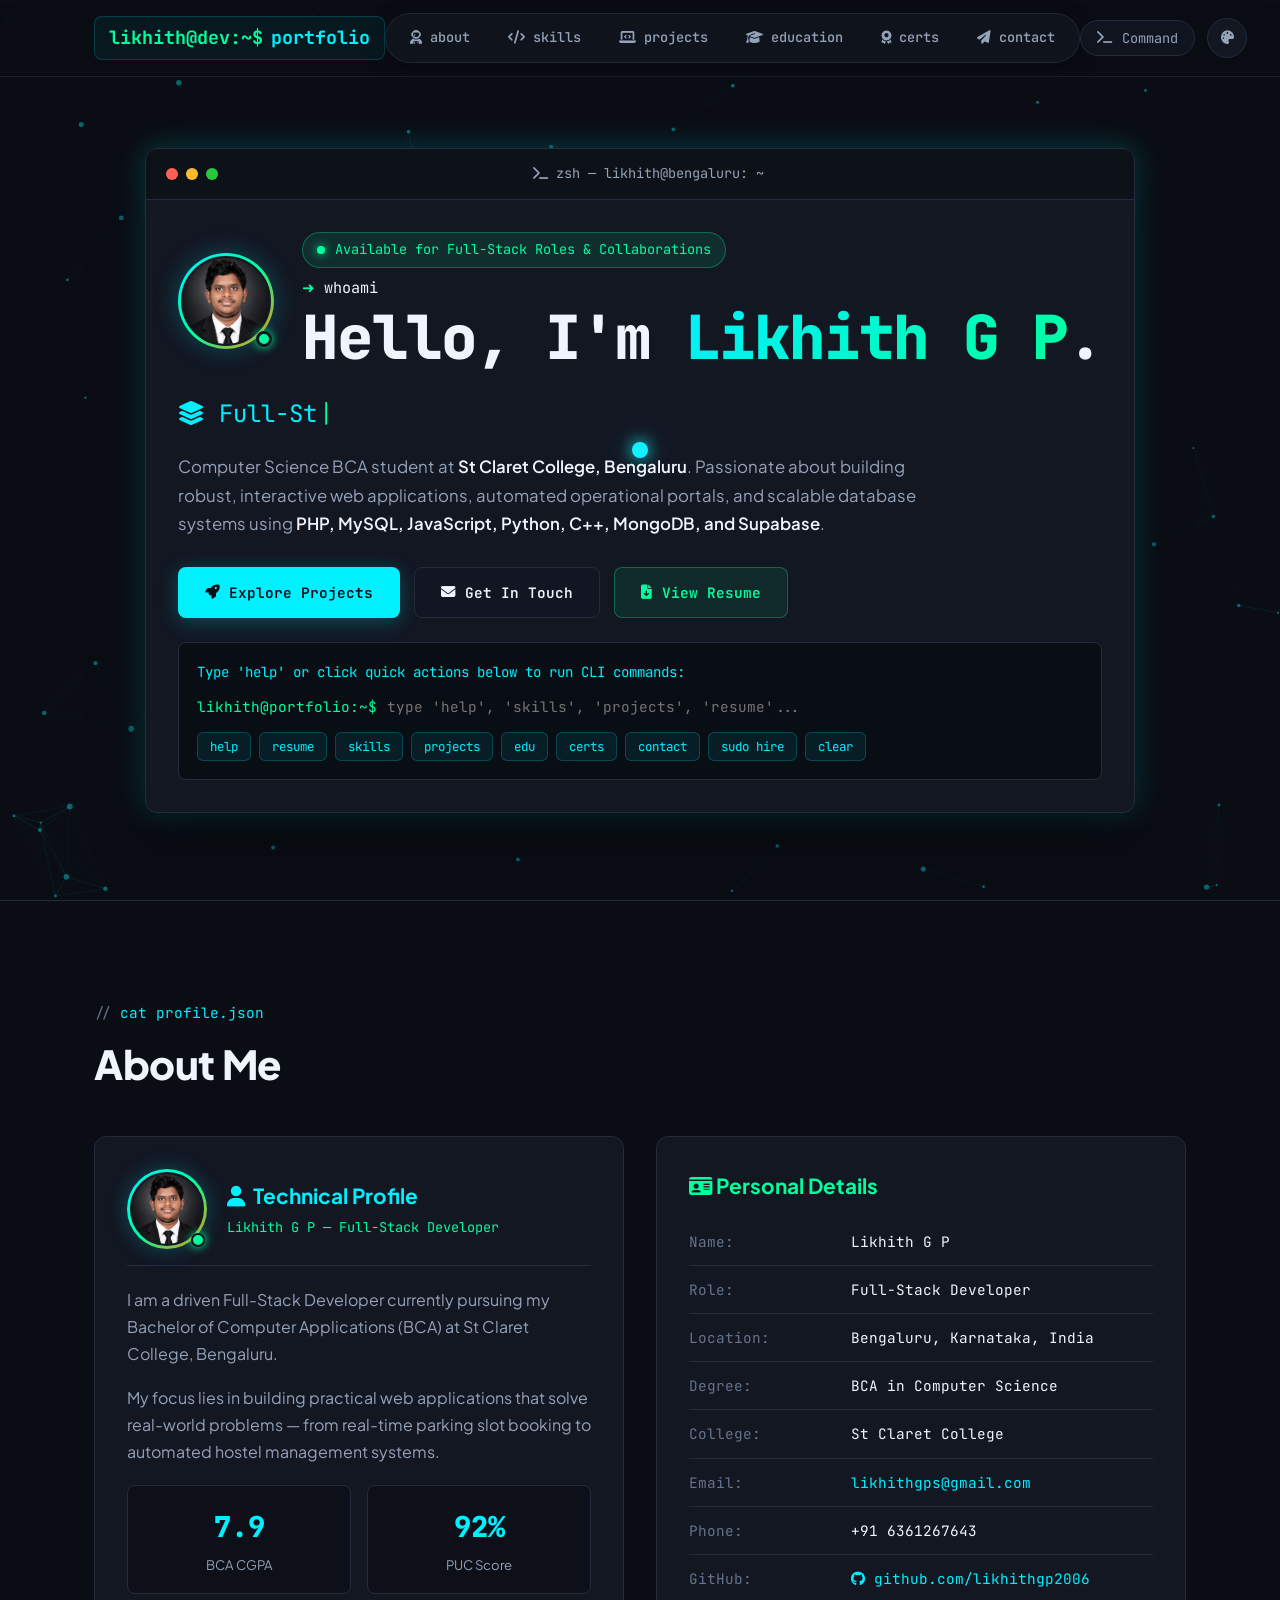
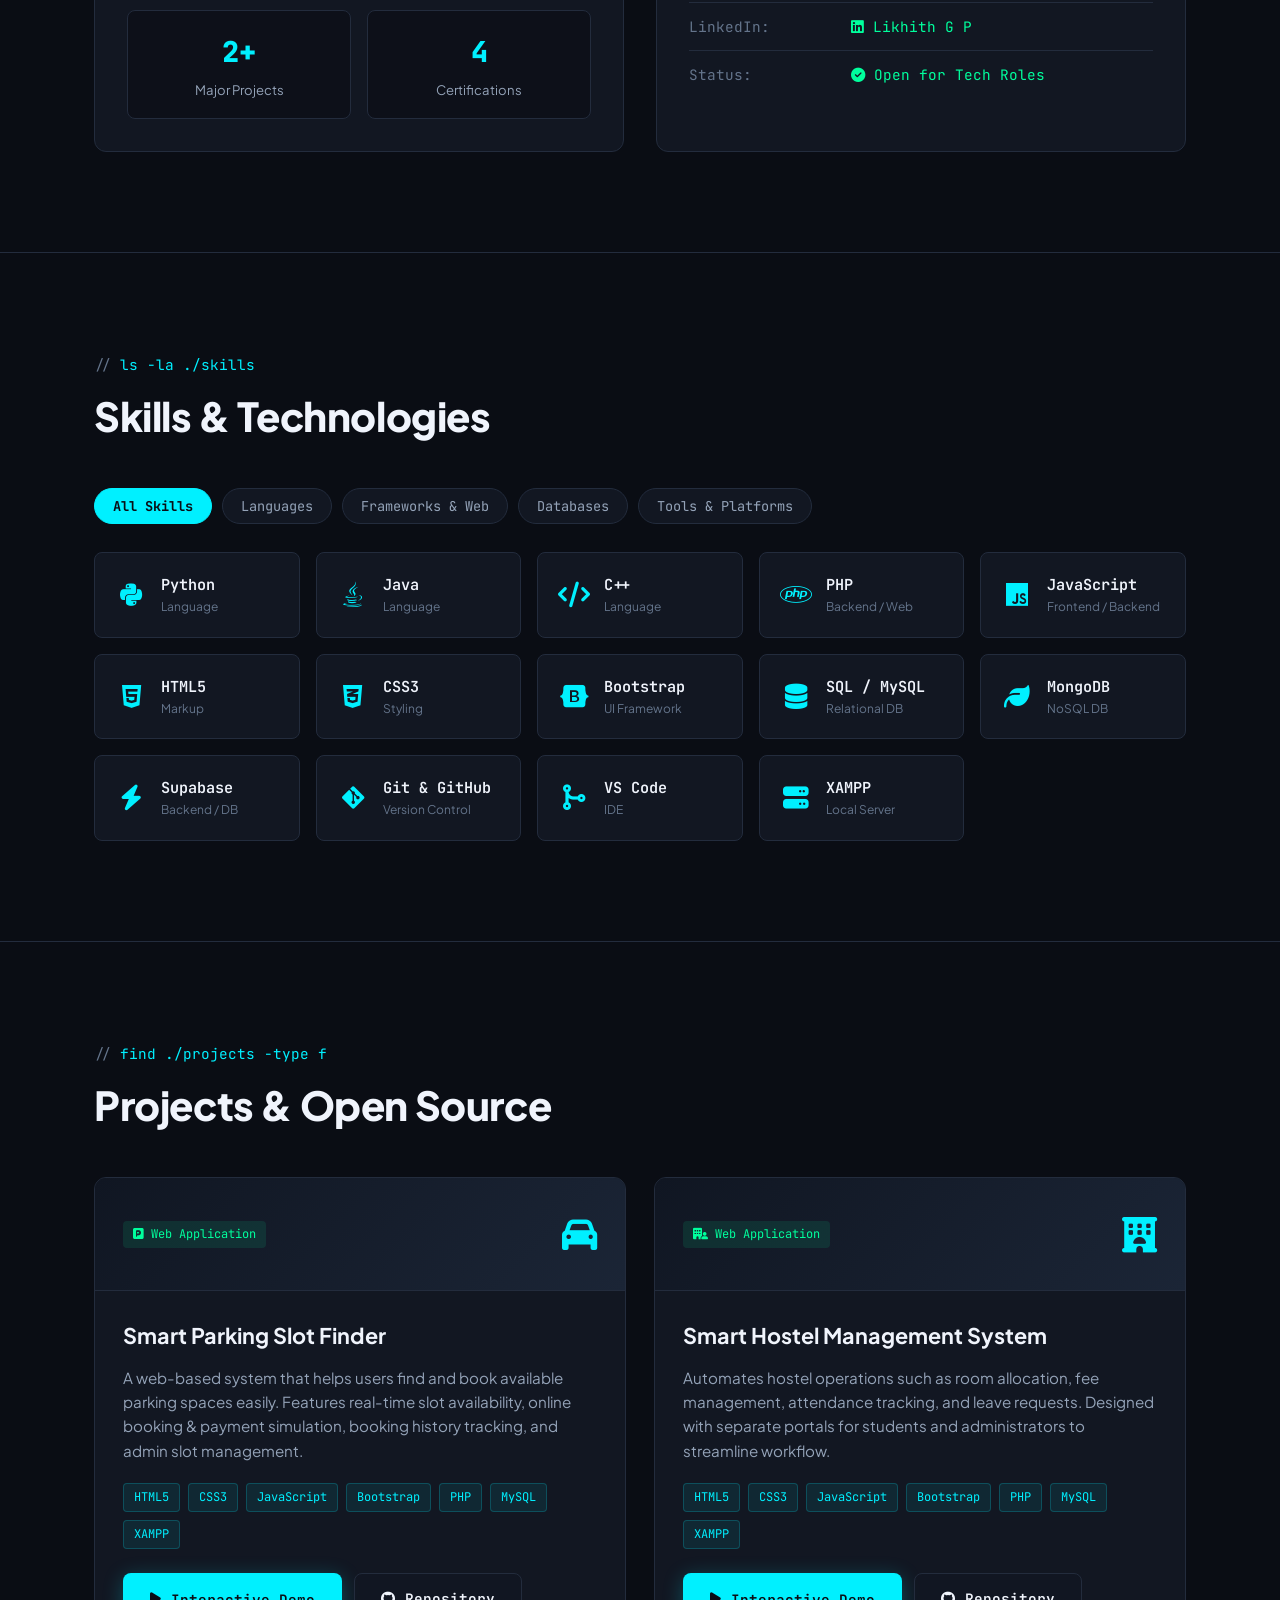
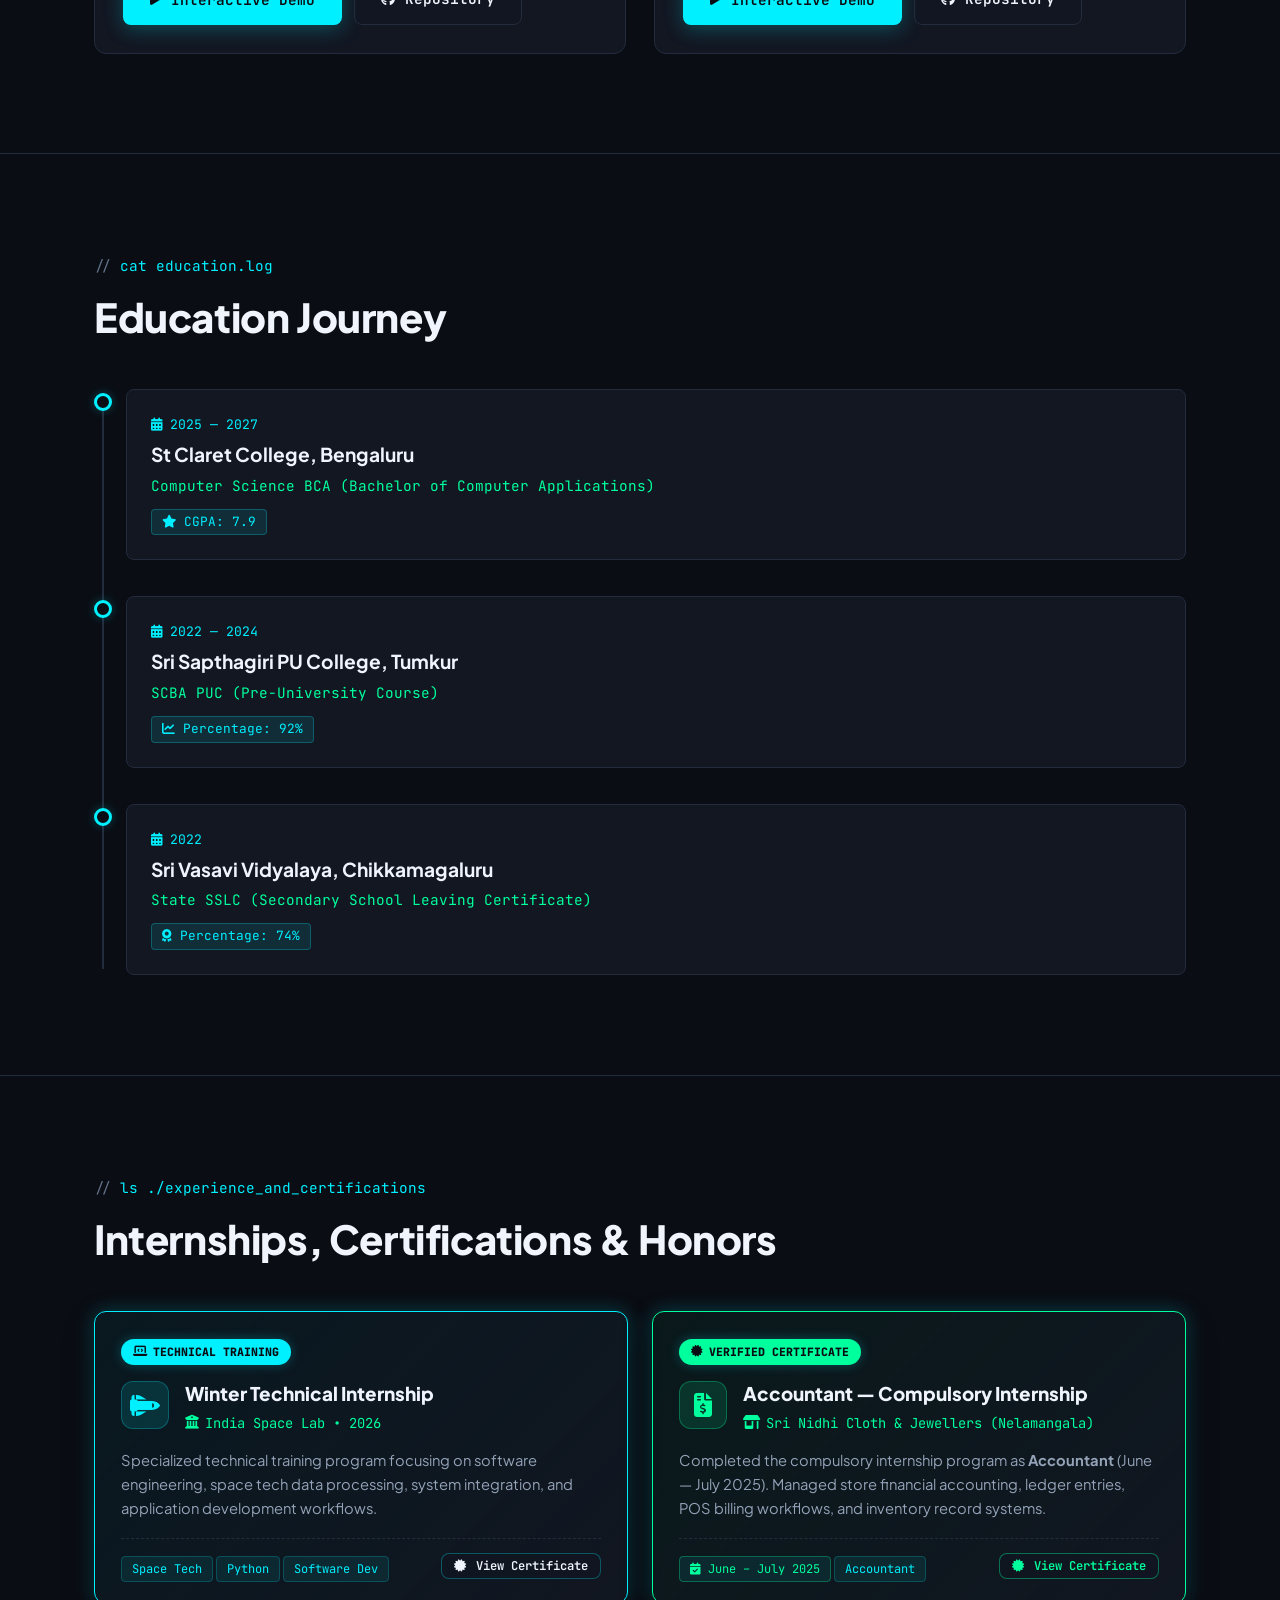
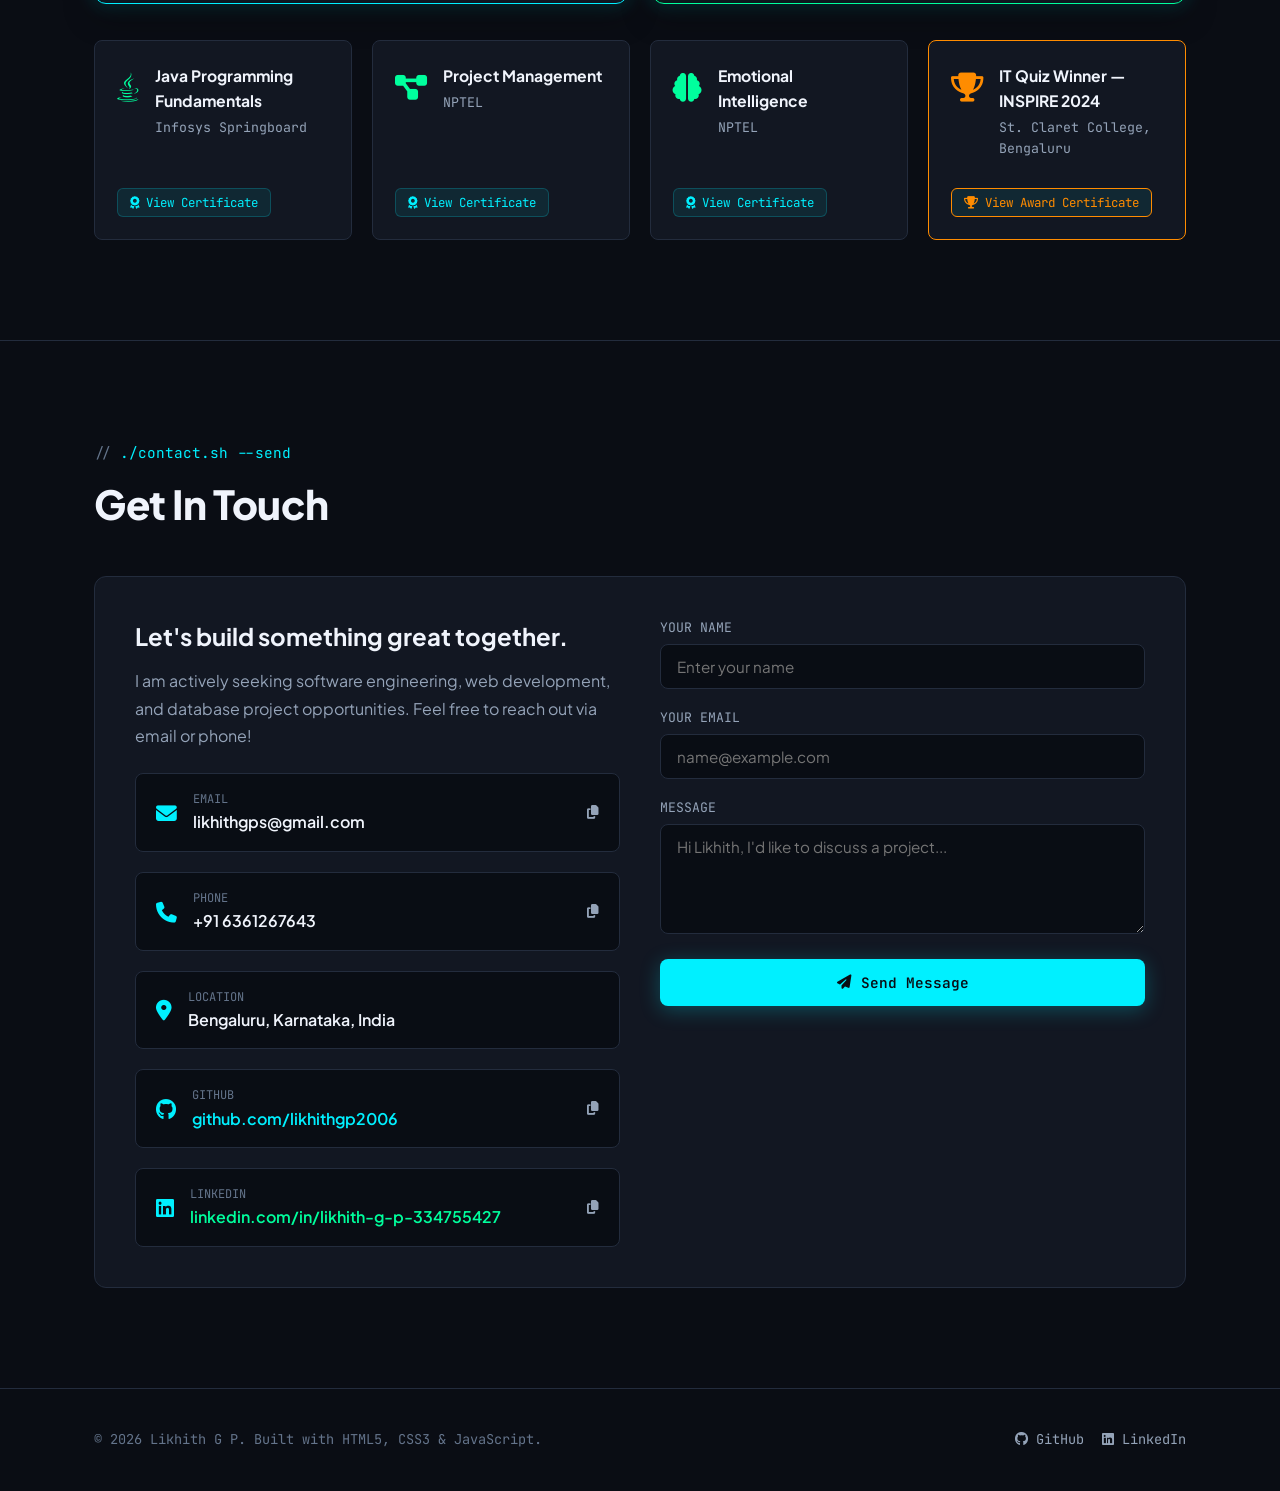
==== portfolio.html @ 52b9550f "Add files via upload" ====
<!DOCTYPE html>
<html lang="en">
<head>
<meta charset="UTF-8">
<meta name="viewport" content="width=device-width, initial-scale=1.0">
<title>Likhith G P — Full-Stack Developer Portfolio</title>
<meta name="description" content="Portfolio of Likhith G P, Full-Stack Developer and Computer Science BCA student at St Claret College, Bengaluru. Featuring interactive projects, parking slot finder, hostel management system, and skills.">

<!-- Google Fonts -->
<link rel="preconnect" href="https://fonts.googleapis.com">
<link rel="preconnect" href="https://fonts.gstatic.com" crossorigin>
<link href="https://fonts.googleapis.com/css2?family=JetBrains+Mono:wght@300;400;500;700;800&family=Plus+Jakarta+Sans:wght@300;400;500;600;700;800&display=swap" rel="stylesheet">

<!-- FontAwesome Icons -->
<link rel="stylesheet" href="https://cdnjs.cloudflare.com/ajax/libs/font-awesome/6.4.0/css/all.min.css">

<!-- External Stylesheet -->
<link rel="stylesheet" href="styles.css">
</head>
<body>

<!-- Single Glowing Cursor Orb -->
<div id="cursor-orb"></div>

<!-- Neat 3D Canvas Background -->
<canvas id="bg-canvas"></canvas>

<!-- Scroll Progress Bar -->
<div class="scroll-progress" id="scrollProgress"></div>

<!-- NAVIGATION -->
<nav>
  <div class="container nav-inner">
    <a href="#" class="nav-logo">
      <span class="prompt">likhith@dev:~$</span> portfolio
    </a>

    <ul class="nav-menu">
      <li><a href="#about" class="nav-link"><i class="fa-solid fa-user-astronaut"></i> about</a></li>
      <li><a href="#skills" class="nav-link"><i class="fa-solid fa-code"></i> skills</a></li>
      <li><a href="#projects" class="nav-link"><i class="fa-solid fa-laptop-code"></i> projects</a></li>
      <li><a href="#education" class="nav-link"><i class="fa-solid fa-graduation-cap"></i> education</a></li>
      <li><a href="#certs" class="nav-link"><i class="fa-solid fa-award"></i> certs</a></li>
      <li><a href="#contact" class="nav-link"><i class="fa-solid fa-paper-plane"></i> contact</a></li>
    </ul>

    <div class="nav-actions">
      <button class="cmd-trigger" id="cmdPaletteBtn" title="Search commands">
        <i class="fa-solid fa-terminal"></i>
        <span>Command</span>
      </button>
      
      <button class="icon-btn" id="themeToggleBtn" title="Toggle Theme">
        <i class="fa-solid fa-palette"></i>
      </button>

      <button class="mobile-menu-btn" id="mobileMenuBtn" aria-label="Toggle Navigation">
        <i class="fa-solid fa-bars"></i>
      </button>
    </div>
  </div>
</nav>

<!-- HERO SECTION -->
<section class="hero-section" id="hero">
  <div class="container">
    <div class="hero-grid">
      <div class="terminal-card tilt-card reveal">
        <div class="term-header">
          <div class="window-dots">
            <div class="dot dot-red"></div>
            <div class="dot dot-yellow"></div>
            <div class="dot dot-green"></div>
          </div>
          <div class="term-title">
            <i class="fa-solid fa-terminal"></i> zsh — likhith@bengaluru: ~
          </div>
          <div style="width: 36px"></div>
        </div>

        <div class="term-body">
          <div class="hero-profile-row">
            <div class="hero-avatar-box">
              <img src="profile.jpg" alt="Likhith G P" class="hero-avatar-img">
              <span class="hero-avatar-status" title="Available for hire"></span>
            </div>
            <div>
              <div class="status-badge" style="margin-bottom: 8px;">
                <span class="pulse-dot"></span> Available for Full-Stack Roles & Collaborations
              </div>
              <div class="term-intro" style="margin-bottom: 4px;"><span class="cmd-prefix">➜</span> <span style="color:var(--text-main)">whoami</span></div>
              <h1 class="hero-name react-text" style="margin-bottom: 0;">Hello, I'm <span class="highlight">Likhith G P</span>.</h1>
            </div>
          </div>
          
          <div class="hero-subtitle react-text">
            <i class="fa-solid fa-layer-group"></i> <span id="heroTypewriter">Full-Stack Web & Database Developer</span><span class="typewriter-cursor">|</span>
          </div>

          <p class="hero-bio">
            Computer Science BCA student at <strong>St Claret College, Bengaluru</strong>. Passionate about building robust, interactive web applications, automated operational portals, and scalable database systems using <strong>PHP, MySQL, JavaScript, Python, C++, MongoDB, and Supabase</strong>.
          </p>

          <div class="btn-group">
            <a href="#projects" class="btn btn-primary">
              <i class="fa-solid fa-rocket"></i> Explore Projects
            </a>
            <a href="#contact" class="btn btn-outline">
              <i class="fa-solid fa-envelope"></i> Get In Touch
            </a>
            <a href="Likhith's Resume-hackerresume.pdf" target="_blank" class="btn btn-secondary-glow" onclick="openResumeModal(); return false;">
              <i class="fa-solid fa-file-arrow-down"></i> View Resume
            </a>
          </div>

          <!-- INTERACTIVE TERMINAL CLI -->
          <div class="cli-wrapper">
            <div class="cli-output" id="cliOutput">
              <div class="cli-line info">Type 'help' or click quick actions below to run CLI commands:</div>
            </div>
            
            <div class="cli-input-row">
              <span class="cli-prompt">likhith@portfolio:~$</span>
              <input type="text" class="cli-input" id="cliInput" placeholder="type 'help', 'skills', 'projects', 'resume'..." autocomplete="off">
            </div>

            <div class="quick-chips">
              <button class="chip-btn" onclick="runCliCmd('help')">help</button>
              <button class="chip-btn" onclick="runCliCmd('resume')">resume</button>
              <button class="chip-btn" onclick="runCliCmd('skills')">skills</button>
              <button class="chip-btn" onclick="runCliCmd('projects')">projects</button>
              <button class="chip-btn" onclick="runCliCmd('edu')">edu</button>
              <button class="chip-btn" onclick="runCliCmd('certs')">certs</button>
              <button class="chip-btn" onclick="runCliCmd('contact')">contact</button>
              <button class="chip-btn" onclick="runCliCmd('sudo hire')">sudo hire</button>
              <button class="chip-btn" onclick="runCliCmd('clear')">clear</button>
            </div>
          </div>

        </div>
      </div>
    </div>
  </div>
</section>

<!-- ABOUT SECTION WITH PHOTO IN ABOUT CARD -->
<section id="about">
  <div class="container reveal">
    <div class="section-tag">cat profile.json</div>
    <h2 class="section-title react-text">About Me</h2>

    <div class="about-grid">
      <div class="about-card tilt-card reveal-left">
        <!-- Photo and Header inside About Card -->
        <div class="about-profile-header">
          <div class="profile-img-box">
            <img src="profile.jpg" alt="Likhith G P" class="profile-img">
            <span class="profile-status-dot" title="Available for hire"></span>
          </div>
          <div>
            <h3 class="react-text profile-meta-title">
              <i class="fa-solid fa-user"></i> Technical Profile
            </h3>
            <div class="profile-meta-role">
              Likhith G P — Full-Stack Developer
            </div>
          </div>
        </div>

        <p style="color: var(--text-muted); line-height: 1.7; margin-bottom: 16px;">
          I am a driven Full-Stack Developer currently pursuing my Bachelor of Computer Applications (BCA) at St Claret College, Bengaluru.
        </p>
        <p style="color: var(--text-muted); line-height: 1.7;">
          My focus lies in building practical web applications that solve real-world problems — from real-time parking slot booking to automated hostel management systems.
        </p>

        <div class="stats-grid" id="statsGrid">
          <div class="stat-box">
            <div class="stat-num" data-target="7.9" data-decimals="1">0.0</div>
            <div class="stat-label">BCA CGPA</div>
          </div>
          <div class="stat-box">
            <div class="stat-num" data-target="92" data-suffix="%">0%</div>
            <div class="stat-label">PUC Score</div>
          </div>
          <div class="stat-box">
            <div class="stat-num" data-target="2" data-suffix="+">0+</div>
            <div class="stat-label">Major Projects</div>
          </div>
          <div class="stat-box">
            <div class="stat-num" data-target="4">0</div>
            <div class="stat-label">Certifications</div>
          </div>
        </div>
      </div>

      <div class="about-card tilt-card reveal-right">
        <h3 class="react-text" style="font-size: 1.3rem; margin-bottom: 16px; color: var(--secondary);">
          <i class="fa-solid fa-id-card"></i> Personal Details
        </h3>
        
        <table class="info-table">
          <tr>
            <td class="key">Name:</td>
            <td class="val">Likhith G P</td>
          </tr>
          <tr>
            <td class="key">Role:</td>
            <td class="val">Full-Stack Developer</td>
          </tr>
          <tr>
            <td class="key">Location:</td>
            <td class="val">Bengaluru, Karnataka, India</td>
          </tr>
          <tr>
            <td class="key">Degree:</td>
            <td class="val">BCA in Computer Science</td>
          </tr>
          <tr>
            <td class="key">College:</td>
            <td class="val">St Claret College</td>
          </tr>
          <tr>
            <td class="key">Email:</td>
            <td class="val" style="color:var(--primary)">likhithgps@gmail.com</td>
          </tr>
          <tr>
            <td class="key">Phone:</td>
            <td class="val">+91 6361267643</td>
          </tr>
          <tr>
            <td class="key">GitHub:</td>
            <td class="val"><a href="https://github.com/likhithgp2006" target="_blank" style="color:var(--primary); text-decoration:none;"><i class="fa-brands fa-github"></i> github.com/likhithgp2006</a></td>
          </tr>
          <tr>
            <td class="key">LinkedIn:</td>
            <td class="val"><a href="https://www.linkedin.com/in/likhith-g-p-334755427" target="_blank" style="color:var(--secondary); text-decoration:none;"><i class="fa-brands fa-linkedin"></i> Likhith G P</a></td>
          </tr>
          <tr>
            <td class="key">Status:</td>
            <td class="val" style="color:var(--secondary)"><i class="fa-solid fa-circle-check"></i> Open for Tech Roles</td>
          </tr>
        </table>
      </div>
    </div>
  </div>
</section>

<!-- SKILLS SECTION -->
<section id="skills">
  <div class="container reveal">
    <div class="section-tag">ls -la ./skills</div>
    <h2 class="section-title react-text">Skills & Technologies</h2>

    <div class="skills-filter">
      <button class="filter-tab active" onclick="filterSkills('all', this)">All Skills</button>
      <button class="filter-tab" onclick="filterSkills('lang', this)">Languages</button>
      <button class="filter-tab" onclick="filterSkills('web', this)">Frameworks & Web</button>
      <button class="filter-tab" onclick="filterSkills('db', this)">Databases</button>
      <button class="filter-tab" onclick="filterSkills('tools', this)">Tools & Platforms</button>
    </div>

    <div class="skills-grid" id="skillsGrid">
      <!-- Languages -->
      <div class="skill-item" data-cat="lang">
        <div class="skill-icon"><i class="fa-brands fa-python"></i></div>
        <div>
          <div class="skill-name">Python</div>
          <div class="skill-cat">Language</div>
        </div>
      </div>

      <div class="skill-item" data-cat="lang">
        <div class="skill-icon"><i class="fa-brands fa-java"></i></div>
        <div>
          <div class="skill-name">Java</div>
          <div class="skill-cat">Language</div>
        </div>
      </div>

      <div class="skill-item" data-cat="lang">
        <div class="skill-icon"><i class="fa-solid fa-code"></i></div>
        <div>
          <div class="skill-name">C++</div>
          <div class="skill-cat">Language</div>
        </div>
      </div>

      <div class="skill-item" data-cat="lang">
        <div class="skill-icon"><i class="fa-brands fa-php"></i></div>
        <div>
          <div class="skill-name">PHP</div>
          <div class="skill-cat">Backend / Web</div>
        </div>
      </div>

      <!-- Web / JS -->
      <div class="skill-item" data-cat="web">
        <div class="skill-icon"><i class="fa-brands fa-js"></i></div>
        <div>
          <div class="skill-name">JavaScript</div>
          <div class="skill-cat">Frontend / Backend</div>
        </div>
      </div>

      <div class="skill-item" data-cat="web">
        <div class="skill-icon"><i class="fa-brands fa-html5"></i></div>
        <div>
          <div class="skill-name">HTML5</div>
          <div class="skill-cat">Markup</div>
        </div>
      </div>

      <div class="skill-item" data-cat="web">
        <div class="skill-icon"><i class="fa-brands fa-css3-alt"></i></div>
        <div>
          <div class="skill-name">CSS3</div>
          <div class="skill-cat">Styling</div>
        </div>
      </div>

      <div class="skill-item" data-cat="web">
        <div class="skill-icon"><i class="fa-brands fa-bootstrap"></i></div>
        <div>
          <div class="skill-name">Bootstrap</div>
          <div class="skill-cat">UI Framework</div>
        </div>
      </div>

      <!-- Databases -->
      <div class="skill-item" data-cat="db">
        <div class="skill-icon"><i class="fa-solid fa-database"></i></div>
        <div>
          <div class="skill-name">SQL / MySQL</div>
          <div class="skill-cat">Relational DB</div>
        </div>
      </div>

      <div class="skill-item" data-cat="db">
        <div class="skill-icon"><i class="fa-solid fa-leaf"></i></div>
        <div>
          <div class="skill-name">MongoDB</div>
          <div class="skill-cat">NoSQL DB</div>
        </div>
      </div>

      <div class="skill-item" data-cat="db">
        <div class="skill-icon"><i class="fa-solid fa-bolt"></i></div>
        <div>
          <div class="skill-name">Supabase</div>
          <div class="skill-cat">Backend / DB</div>
        </div>
      </div>

      <!-- Tools -->
      <div class="skill-item" data-cat="tools">
        <div class="skill-icon"><i class="fa-brands fa-git-alt"></i></div>
        <div>
          <div class="skill-name">Git & GitHub</div>
          <div class="skill-cat">Version Control</div>
        </div>
      </div>

      <div class="skill-item" data-cat="tools">
        <div class="skill-icon"><i class="fa-solid fa-code-merge"></i></div>
        <div>
          <div class="skill-name">VS Code</div>
          <div class="skill-cat">IDE</div>
        </div>
      </div>

      <div class="skill-item" data-cat="tools">
        <div class="skill-icon"><i class="fa-solid fa-server"></i></div>
        <div>
          <div class="skill-name">XAMPP</div>
          <div class="skill-cat">Local Server</div>
        </div>
      </div>
    </div>
  </div>
</section>

<!-- PROJECTS SECTION -->
<section id="projects">
  <div class="container reveal">
    <div class="section-tag">find ./projects -type f</div>
    <h2 class="section-title react-text">Projects & Open Source</h2>

    <div class="projects-grid">
      <!-- Project 1: Smart Parking Slot Finder -->
      <div class="project-card tilt-card reveal-left">
        <div class="project-banner">
          <span class="project-type"><i class="fa-solid fa-square-parking"></i> Web Application</span>
          <div class="project-icon-large"><i class="fa-solid fa-car"></i></div>
        </div>

        <div class="project-content">
          <h3 class="project-title react-text">Smart Parking Slot Finder</h3>
          <p class="project-desc">
            A web-based system that helps users find and book available parking spaces easily. Features real-time slot availability, online booking & payment simulation, booking history tracking, and admin slot management.
          </p>

          <div class="tech-tags">
            <span class="tag">HTML5</span>
            <span class="tag">CSS3</span>
            <span class="tag">JavaScript</span>
            <span class="tag">Bootstrap</span>
            <span class="tag">PHP</span>
            <span class="tag">MySQL</span>
            <span class="tag">XAMPP</span>
          </div>

          <div class="project-actions">
            <button class="btn btn-primary" onclick="openSimulatorModal('parking')">
              <i class="fa-solid fa-play"></i> Interactive Demo
            </button>
            <a href="https://github.com/likhithgp2006/Smart-Parking-System-" target="_blank" rel="noopener" class="btn btn-outline">
              <i class="fa-brands fa-github"></i> Repository
            </a>
          </div>
        </div>
      </div>

      <!-- Project 2: Smart Hostel Management System -->
      <div class="project-card tilt-card reveal-right">
        <div class="project-banner">
          <span class="project-type"><i class="fa-solid fa-building-user"></i> Web Application</span>
          <div class="project-icon-large"><i class="fa-solid fa-hotel"></i></div>
        </div>

        <div class="project-content">
          <h3 class="project-title react-text">Smart Hostel Management System</h3>
          <p class="project-desc">
            Automates hostel operations such as room allocation, fee management, attendance tracking, and leave requests. Designed with separate portals for students and administrators to streamline workflow.
          </p>

          <div class="tech-tags">
            <span class="tag">HTML5</span>
            <span class="tag">CSS3</span>
            <span class="tag">JavaScript</span>
            <span class="tag">Bootstrap</span>
            <span class="tag">PHP</span>
            <span class="tag">MySQL</span>
            <span class="tag">XAMPP</span>
          </div>

          <div class="project-actions">
            <button class="btn btn-primary" onclick="openSimulatorModal('hostel')">
              <i class="fa-solid fa-play"></i> Interactive Demo
            </button>
            <a href="https://github.com/likhithgp2006/Hostel-Management-System-Frontend" target="_blank" rel="noopener" class="btn btn-outline">
              <i class="fa-brands fa-github"></i> Repository
            </a>
          </div>
        </div>
      </div>
    </div>
  </div>
</section>

<!-- EDUCATION SECTION -->
<section id="education">
  <div class="container reveal">
    <div class="section-tag">cat education.log</div>
    <h2 class="section-title react-text">Education Journey</h2>

    <div class="timeline">
      <!-- St Claret College -->
      <div class="timeline-item reveal-left">
        <div class="timeline-dot"></div>
        <div class="timeline-card">
          <div class="timeline-year"><i class="fa-solid fa-calendar-days"></i> 2025 — 2027</div>
          <div class="timeline-inst react-text">St Claret College, Bengaluru</div>
          <div class="timeline-degree">Computer Science BCA (Bachelor of Computer Applications)</div>
          <div class="timeline-score"><i class="fa-solid fa-star"></i> CGPA: 7.9</div>
        </div>
      </div>

      <!-- Sri Sapthagiri PU College -->
      <div class="timeline-item reveal-right">
        <div class="timeline-dot"></div>
        <div class="timeline-card">
          <div class="timeline-year"><i class="fa-solid fa-calendar-days"></i> 2022 — 2024</div>
          <div class="timeline-inst react-text">Sri Sapthagiri PU College, Tumkur</div>
          <div class="timeline-degree">SCBA PUC (Pre-University Course)</div>
          <div class="timeline-score"><i class="fa-solid fa-chart-line"></i> Percentage: 92%</div>
        </div>
      </div>

      <!-- Sri Vasavi Vidyalaya -->
      <div class="timeline-item reveal-left">
        <div class="timeline-dot"></div>
        <div class="timeline-card">
          <div class="timeline-year"><i class="fa-solid fa-calendar-days"></i> 2022</div>
          <div class="timeline-inst react-text">Sri Vasavi Vidyalaya, Chikkamagaluru</div>
          <div class="timeline-degree">State SSLC (Secondary School Leaving Certificate)</div>
          <div class="timeline-score"><i class="fa-solid fa-award"></i> Percentage: 74%</div>
        </div>
      </div>
    </div>
  </div>
</section>

<!-- INTERNSHIPS, CERTIFICATIONS & AWARDS -->
<section id="certs">
  <div class="container reveal">
    <div class="section-tag">ls ./experience_and_certifications</div>
    <h2 class="section-title react-text">Internships, Certifications & Honors</h2>

    <!-- PERFECT EQUAL HEIGHT 2-COLUMN INTERNSHIPS GRID WITH CERTIFICATE BUTTONS -->
    <div class="internships-grid">
      <!-- Internship 1: India Space Lab -->
      <div class="internship-featured-card reveal">
        <div>
          <div class="internship-badge-tag">
            <i class="fa-solid fa-laptop-code"></i> Technical Training
          </div>

          <div class="internship-head">
            <div class="internship-icon">
              <i class="fa-solid fa-shuttle-space"></i>
            </div>
            <div>
              <h3 class="internship-title react-text">Winter Technical Internship</h3>
              <div class="internship-company">
                <i class="fa-solid fa-building-columns"></i> India Space Lab • 2026
              </div>
            </div>
          </div>

          <p class="internship-desc">
            Specialized technical training program focusing on software engineering, space tech data processing, system integration, and application development workflows.
          </p>
        </div>

        <div class="internship-meta-row" style="justify-content: space-between;">
          <div>
            <span class="tag">Space Tech</span>
            <span class="tag">Python</span>
            <span class="tag">Software Dev</span>
          </div>
          <button class="btn btn-outline" style="padding: 4px 12px; font-size: 0.76rem; border-color: rgba(0, 240, 255, 0.3);" onclick="viewCertificateModal('Winter Technical Internship', 'India Space Lab (2026)', 'Space Tech, Python & Software Engineering Technical Training Program')">
            <i class="fa-solid fa-certificate"></i> View Certificate
          </button>
        </div>
      </div>

      <!-- Internship 2: Sri Nidhi Cloth and Jewellers (Nelamangala) - EXACT CERTIFICATE DETAILS -->
      <div class="internship-featured-card reveal" style="border-color: var(--secondary); background: linear-gradient(135deg, rgba(0, 255, 157, 0.05), rgba(18, 23, 34, 0.95));">
        <div>
          <div class="internship-badge-tag" style="background: var(--secondary); color: var(--bg-dark);">
            <i class="fa-solid fa-certificate"></i> Verified Certificate
          </div>

          <div class="internship-head">
            <div class="internship-icon" style="color: var(--secondary); background: rgba(0, 255, 157, 0.12); border-color: rgba(0, 255, 157, 0.3);">
              <i class="fa-solid fa-file-invoice-dollar"></i>
            </div>
            <div>
              <h3 class="internship-title react-text">Accountant — Compulsory Internship</h3>
              <div class="internship-company">
                <i class="fa-solid fa-shop"></i> Sri Nidhi Cloth & Jewellers (Nelamangala)
              </div>
            </div>
          </div>

          <p class="internship-desc">
            Completed the compulsory internship program as <strong>Accountant</strong> (June — July 2025). Managed store financial accounting, ledger entries, POS billing workflows, and inventory record systems.
          </p>
        </div>

        <div class="internship-meta-row" style="justify-content: space-between;">
          <div>
            <span class="tag" style="border-color: rgba(0, 255, 157, 0.3); color: var(--secondary);"><i class="fa-solid fa-calendar-check"></i> June – July 2025</span>
            <span class="tag">Accountant</span>
          </div>
          <button class="btn btn-outline" style="padding: 4px 12px; font-size: 0.76rem; border-color: rgba(0, 255, 157, 0.4); color: var(--secondary);" onclick="viewCertificateModal('Accountant — Compulsory Internship', 'Sri Nidhi Cloth and Jewellers (Nelamangala)', 'Compulsory Internship Program Certificate as Accountant (June to July 2025)')">
            <i class="fa-solid fa-certificate"></i> View Certificate
          </button>
        </div>
      </div>
    </div>

    <!-- Certifications & Honors Grid With Certificate Verification Buttons -->
    <div class="certs-grid">
      <div class="cert-card reveal" style="flex-direction: column; justify-content: space-between;">
        <div style="display: flex; gap: 16px;">
          <div class="cert-icon"><i class="fa-brands fa-java"></i></div>
          <div>
            <div class="cert-title react-text">Java Programming Fundamentals</div>
            <div class="cert-org">Infosys Springboard</div>
          </div>
        </div>
        <button class="chip-btn" style="margin-top: 12px; align-self: flex-start;" onclick="viewCertificateModal('Java Programming Fundamentals', 'Infosys Springboard', 'Object-Oriented Programming & Core Java Certificate')">
          <i class="fa-solid fa-award"></i> View Certificate
        </button>
      </div>

      <div class="cert-card reveal" style="flex-direction: column; justify-content: space-between;">
        <div style="display: flex; gap: 16px;">
          <div class="cert-icon"><i class="fa-solid fa-diagram-project"></i></div>
          <div>
            <div class="cert-title react-text">Project Management</div>
            <div class="cert-org">NPTEL</div>
          </div>
        </div>
        <button class="chip-btn" style="margin-top: 12px; align-self: flex-start;" onclick="viewCertificateModal('Project Management', 'NPTEL', 'Project Planning, Agile & Risk Management Certificate')">
          <i class="fa-solid fa-award"></i> View Certificate
        </button>
      </div>

      <div class="cert-card reveal" style="flex-direction: column; justify-content: space-between;">
        <div style="display: flex; gap: 16px;">
          <div class="cert-icon"><i class="fa-solid fa-brain"></i></div>
          <div>
            <div class="cert-title react-text">Emotional Intelligence</div>
            <div class="cert-org">NPTEL</div>
          </div>
        </div>
        <button class="chip-btn" style="margin-top: 12px; align-self: flex-start;" onclick="viewCertificateModal('Emotional Intelligence', 'NPTEL', 'Leadership & Behavioral Competency Certificate')">
          <i class="fa-solid fa-award"></i> View Certificate
        </button>
      </div>

      <div class="cert-card reveal" style="border-color: var(--accent); flex-direction: column; justify-content: space-between;">
        <div style="display: flex; gap: 16px;">
          <div class="cert-icon" style="color: var(--accent);"><i class="fa-solid fa-trophy"></i></div>
          <div>
            <div class="cert-title react-text">IT Quiz Winner — INSPIRE 2024</div>
            <div class="cert-org">St. Claret College, Bengaluru</div>
          </div>
        </div>
        <button class="chip-btn" style="margin-top: 12px; align-self: flex-start; border-color: var(--accent); color: var(--accent);" onclick="viewCertificateModal('IT Quiz Winner — INSPIRE 2024', 'St. Claret College, Bengaluru', 'First Place Honor Certificate in Technical IT Quiz Competition')">
          <i class="fa-solid fa-trophy"></i> View Award Certificate
        </button>
      </div>
    </div>
  </div>
</section>

<!-- CONTACT SECTION -->
<section id="contact">
  <div class="container reveal">
    <div class="section-tag">./contact.sh --send</div>
    <h2 class="section-title react-text">Get In Touch</h2>

    <div class="contact-box">
      <div class="reveal-left">
        <h3 class="react-text" style="font-size: 1.5rem; margin-bottom: 12px; color: var(--text-main);">
          Let's build something great together.
        </h3>
        <p style="color: var(--text-muted); line-height: 1.7; margin-bottom: 24px;">
          I am actively seeking software engineering, web development, and database project opportunities. Feel free to reach out via email or phone!
        </p>

        <div class="contact-info-list">
          <div class="contact-item">
            <div class="contact-icon"><i class="fa-solid fa-envelope"></i></div>
            <div>
              <div style="font-size: 0.75rem; color: var(--text-dim); font-family: var(--font-mono)">EMAIL</div>
              <div style="color: var(--text-main); font-weight: 600;">likhithgps@gmail.com</div>
            </div>
            <button class="copy-btn" onclick="copyToClipboard('likhithgps@gmail.com', 'Email copied to clipboard!')">
              <i class="fa-solid fa-copy"></i>
            </button>
          </div>

          <div class="contact-item">
            <div class="contact-icon"><i class="fa-solid fa-phone"></i></div>
            <div>
              <div style="font-size: 0.75rem; color: var(--text-dim); font-family: var(--font-mono)">PHONE</div>
              <div style="color: var(--text-main); font-weight: 600;">+91 6361267643</div>
            </div>
            <button class="copy-btn" onclick="copyToClipboard('+916361267643', 'Phone number copied!')">
              <i class="fa-solid fa-copy"></i>
            </button>
          </div>

          <div class="contact-item">
            <div class="contact-icon"><i class="fa-solid fa-location-dot"></i></div>
            <div>
              <div style="font-size: 0.75rem; color: var(--text-dim); font-family: var(--font-mono)">LOCATION</div>
              <div style="color: var(--text-main); font-weight: 600;">Bengaluru, Karnataka, India</div>
            </div>
          </div>

          <div class="contact-item">
            <div class="contact-icon"><i class="fa-brands fa-github"></i></div>
            <div>
              <div style="font-size: 0.75rem; color: var(--text-dim); font-family: var(--font-mono)">GITHUB</div>
              <a href="https://github.com/likhithgp2006" target="_blank" style="color: var(--primary); font-weight: 600; text-decoration: none;">github.com/likhithgp2006</a>
            </div>
            <button class="copy-btn" onclick="copyToClipboard('https://github.com/likhithgp2006', 'GitHub link copied!')">
              <i class="fa-solid fa-copy"></i>
            </button>
          </div>

          <div class="contact-item">
            <div class="contact-icon"><i class="fa-brands fa-linkedin"></i></div>
            <div>
              <div style="font-size: 0.75rem; color: var(--text-dim); font-family: var(--font-mono)">LINKEDIN</div>
              <a href="https://www.linkedin.com/in/likhith-g-p-334755427" target="_blank" style="color: var(--secondary); font-weight: 600; text-decoration: none;">linkedin.com/in/likhith-g-p-334755427</a>
            </div>
            <button class="copy-btn" onclick="copyToClipboard('https://www.linkedin.com/in/likhith-g-p-334755427', 'LinkedIn link copied!')">
              <i class="fa-solid fa-copy"></i>
            </button>
          </div>
        </div>
      </div>

      <!-- Contact Form -->
      <div class="reveal-right">
        <form id="contactForm" onsubmit="handleContactSubmit(event)">
          <div class="form-group">
            <label class="form-label">YOUR NAME</label>
            <input type="text" class="form-control" id="formName" placeholder="Enter your name" required>
          </div>

          <div class="form-group">
            <label class="form-label">YOUR EMAIL</label>
            <input type="email" class="form-control" id="formEmail" placeholder="name@example.com" required>
          </div>

          <div class="form-group">
            <label class="form-label">MESSAGE</label>
            <textarea class="form-control" id="formMsg" placeholder="Hi Likhith, I'd like to discuss a project..." required></textarea>
          </div>

          <button type="submit" class="btn btn-primary" style="width: 100%; justify-content: center;">
            <i class="fa-solid fa-paper-plane"></i> Send Message
          </button>
        </form>
      </div>
    </div>
  </div>
</section>

<!-- FOOTER -->
<footer>
  <div class="container" style="display:flex; justify-content:space-between; width:100%; flex-wrap:wrap; gap:16px;">
    <div>© 2026 Likhith G P. Built with HTML5, CSS3 & JavaScript.</div>
    <div style="display:flex; gap:18px;">
      <a href="https://github.com/likhithgp2006" target="_blank" style="color:var(--text-muted); text-decoration:none;">
        <i class="fa-brands fa-github"></i> GitHub
      </a>
      <a href="https://www.linkedin.com/in/likhith-g-p-334755427" target="_blank" style="color:var(--text-muted); text-decoration:none;">
        <i class="fa-brands fa-linkedin"></i> LinkedIn
      </a>
    </div>
  </div>
</footer>

<!-- INTERACTIVE SIMULATOR / RESUME MODAL -->
<div class="modal-overlay" id="simModal">
  <div class="modal-card">
    <div class="modal-header">
      <div id="modalTitle" style="font-family: var(--font-mono); font-weight:700; color: var(--primary)">
        Modal Title
      </div>
      <button class="modal-close" onclick="closeSimModal()"><i class="fa-solid fa-xmark"></i></button>
    </div>

    <div class="modal-body" id="modalBody">
      <!-- Content populated dynamically -->
    </div>
  </div>
</div>

<!-- COMMAND PALETTE MODAL -->
<div class="cmd-modal-overlay" id="cmdModal">
  <div class="cmd-modal">
    <input type="text" class="cmd-search-input" id="cmdSearch" placeholder="Type a command or jump to section..." autocomplete="off">
    <div class="cmd-results" id="cmdResults">
      <div class="cmd-item" onclick="openResumeModal(); cmdModal.classList.remove('active');">
        <span><i class="fa-solid fa-file-pdf"></i> Open Likhith's Resume</span>
        <span class="cmd-kbd">Resume</span>
      </div>
      <div class="cmd-item" onclick="navigateSection('#about')">
        <span><i class="fa-solid fa-user"></i> Jump to About</span>
        <span class="cmd-kbd">Section</span>
      </div>
      <div class="cmd-item" onclick="navigateSection('#skills')">
        <span><i class="fa-solid fa-code"></i> Jump to Skills</span>
        <span class="cmd-kbd">Section</span>
      </div>
      <div class="cmd-item" onclick="navigateSection('#projects')">
        <span><i class="fa-solid fa-laptop-code"></i> Jump to Projects</span>
        <span class="cmd-kbd">Section</span>
      </div>
      <div class="cmd-item" onclick="navigateSection('#education')">
        <span><i class="fa-solid fa-graduation-cap"></i> Jump to Education</span>
        <span class="cmd-kbd">Section</span>
      </div>
      <div class="cmd-item" onclick="navigateSection('#certs')">
        <span><i class="fa-solid fa-award"></i> Jump to Certifications</span>
        <span class="cmd-kbd">Section</span>
      </div>
      <div class="cmd-item" onclick="navigateSection('#contact')">
        <span><i class="fa-solid fa-paper-plane"></i> Jump to Contact</span>
        <span class="cmd-kbd">Section</span>
      </div>
      <div class="cmd-item" onclick="openSimulatorModal('parking')">
        <span><i class="fa-solid fa-car"></i> Launch Parking Simulator</span>
        <span class="cmd-kbd">Demo</span>
      </div>
      <div class="cmd-item" onclick="openSimulatorModal('hostel')">
        <span><i class="fa-solid fa-hotel"></i> Launch Hostel Portal</span>
        <span class="cmd-kbd">Demo</span>
      </div>
      <div class="cmd-item" onclick="window.open('https://github.com/likhithgp2006', '_blank'); cmdModal.classList.remove('active');">
        <span><i class="fa-brands fa-github"></i> Open GitHub Profile</span>
        <span class="cmd-kbd">GitHub</span>
      </div>
      <div class="cmd-item" onclick="window.open('https://www.linkedin.com/in/likhith-g-p-334755427', '_blank'); cmdModal.classList.remove('active');">
        <span><i class="fa-brands fa-linkedin"></i> Open LinkedIn Profile</span>
        <span class="cmd-kbd">LinkedIn</span>
      </div>
    </div>
  </div>
</div>

<!-- TOAST CONTAINER -->
<div class="toast" id="toast">
  <i class="fa-solid fa-circle-check" style="color:var(--secondary)"></i>
  <span id="toastMsg">Action completed successfully!</span>
</div>

<!-- External JavaScript -->
<script src="script.js"></script>
</body>
</html>
---- styles.css ----
:root {
  --bg-dark: #0a0d14;
  --bg-card: #121722;
  --bg-card-hover: #1a2130;
  --border-color: #232c3d;
  --border-glow: rgba(0, 240, 255, 0.25);

  --primary: #00f0ff;
  --primary-glow: rgba(0, 240, 255, 0.25);
  --secondary: #00ff9d;
  --accent: #ff8c00;
  --purple: #aa66ff;

  --text-main: #f0f4fc;
  --text-muted: #94a3b8;
  --text-dim: #64748b;

  --font-sans: 'Plus Jakarta Sans', -apple-system, BlinkMacSystemFont, sans-serif;
  --font-mono: 'JetBrains Mono', monospace;

  --radius: 12px;
  --radius-sm: 8px;
  --transition: all 0.25s cubic-bezier(0.4, 0, 0.2, 1);
}

[data-theme="cyber-emerald"] {
  --primary: #00ff9d;
  --primary-glow: rgba(0, 255, 157, 0.25);
  --secondary: #00f0ff;
  --accent: #ff007f;
}

[data-theme="amber-glow"] {
  --primary: #ff8c00;
  --primary-glow: rgba(255, 140, 0, 0.25);
  --secondary: #ffc800;
  --accent: #00f0ff;
}

* {
  margin: 0;
  padding: 0;
  box-sizing: border-box;
}

/* HIDE DEFAULT SYSTEM CURSOR */
body,
a,
button,
input,
textarea,
select,
.chip-btn,
.nav-link,
.filter-tab,
.parking-slot,
.portal-btn,
.cmd-item,
.copy-btn {
  cursor: none !important;
}

html {
  scroll-behavior: smooth;
  font-size: 16px;
}

body {
  background-color: var(--bg-dark);
  color: var(--text-main);
  font-family: var(--font-sans);
  line-height: 1.6;
  overflow-x: hidden;
  position: relative;
}

/* DYNAMIC HERO TYPEWRITER */
.typewriter-cursor {
  display: inline-block;
  color: var(--secondary);
  font-weight: 300;
  margin-left: 2px;
  animation: blinkCursor 0.8s infinite;
}

@keyframes blinkCursor {
  0%, 100% {
    opacity: 1;
  }
  50% {
    opacity: 0;
  }
}

/* 3D INTERACTIVE TILT SUPPORT */
.tilt-card {
  transform-style: preserve-3d;
  will-change: transform;
  transition: transform 0.15s ease-out, box-shadow 0.25s ease-out;
}

/* THEME TRANSITION SMOOTHING */
body, .terminal-card, .about-card, .project-card, .cert-card, .stat-box, nav, footer {
  transition: background-color 0.4s ease, border-color 0.4s ease, color 0.4s ease, box-shadow 0.4s ease;
}

/* COMMAND SEARCH FILTER HIGHLIGHT */
.cmd-item.hidden {
  display: none !important;
}

.cmd-no-results {
  padding: 24px;
  text-align: center;
  color: var(--text-muted);
  font-family: var(--font-mono);
  font-size: 0.9rem;
}

/* COMPACT ELEGANT GLOWING CURSOR ORB (NO ENLARGEMENT) */
#cursor-orb {
  width: 16px;
  height: 16px;
  position: fixed;
  top: 0;
  left: 0;
  pointer-events: none;
  z-index: 10000;
  transform: translate(-50%, -50%);
  border-radius: 50%;
  background: var(--primary);
  box-shadow: 0 0 16px var(--primary), 0 0 30px var(--primary-glow);
  mix-blend-mode: screen;
  transition: transform 0.15s ease, background-color 0.25s ease, box-shadow 0.25s ease;
  will-change: left, top;
}

#cursor-orb.hovered {
  background: var(--secondary);
  box-shadow: 0 0 20px var(--secondary), 0 0 35px rgba(0, 255, 157, 0.4);
}

#cursor-orb.clicking {
  transform: translate(-50%, -50%) scale(0.7);
  background: var(--accent);
  box-shadow: 0 0 18px var(--accent);
}

/* Custom Scrollbar */
::-webkit-scrollbar {
  width: 8px;
}

::-webkit-scrollbar-track {
  background: var(--bg-dark);
}

::-webkit-scrollbar-thumb {
  background: var(--border-color);
  border-radius: 4px;
}

::-webkit-scrollbar-thumb:hover {
  background: var(--primary);
}

/* NEAT 3D CANVAS BACKGROUND */
#bg-canvas {
  position: fixed;
  top: 0;
  left: 0;
  width: 100vw;
  height: 100vh;
  z-index: -1;
  opacity: 0.65;
  pointer-events: none;
}

/* Scroll Progress Bar */
.scroll-progress {
  position: fixed;
  top: 0;
  left: 0;
  height: 3px;
  background: linear-gradient(90deg, var(--primary), var(--secondary), var(--accent));
  z-index: 1001;
  width: 0%;
  transition: width 0.1s ease-out;
}

/* Layout Container */
.container {
  max-width: 1140px;
  margin: 0 auto;
  padding: 0 24px;
}

/* NAVIGATION SYSTEM */
nav {
  position: fixed;
  top: 0;
  left: 0;
  right: 0;
  z-index: 1000;
  background: rgba(10, 13, 20, 0.88);
  backdrop-filter: blur(20px);
  -webkit-backdrop-filter: blur(20px);
  border-bottom: 1px solid rgba(255, 255, 255, 0.08);
  transition: var(--transition);
}

.nav-inner {
  display: flex;
  align-items: center;
  justify-content: space-between;
  height: 76px;
}

.nav-logo {
  font-family: var(--font-mono);
  font-weight: 700;
  font-size: 1.15rem;
  color: var(--primary);
  text-decoration: none;
  display: flex;
  align-items: center;
  gap: 8px;
  padding: 6px 14px;
  border-radius: var(--radius-sm);
  background: rgba(0, 240, 255, 0.05);
  border: 1px solid rgba(0, 240, 255, 0.18);
  transition: var(--transition);
}

.nav-logo:hover {
  border-color: var(--primary);
  box-shadow: 0 0 15px var(--primary-glow);
  transform: translateY(-1px);
}

.nav-logo .prompt {
  color: var(--secondary);
}

.nav-menu {
  display: flex;
  align-items: center;
  gap: 6px;
  list-style: none;
  background: rgba(18, 23, 34, 0.7);
  padding: 5px 8px;
  border-radius: 40px;
  border: 1px solid rgba(255, 255, 255, 0.08);
  box-shadow: 0 4px 20px rgba(0, 0, 0, 0.3);
}

.nav-link {
  color: var(--text-muted);
  text-decoration: none;
  font-family: var(--font-mono);
  font-size: 0.85rem;
  font-weight: 500;
  padding: 8px 16px;
  border-radius: 30px;
  transition: var(--transition);
  display: flex;
  align-items: center;
  gap: 8px;
  white-space: nowrap;
}

.nav-link:hover {
  color: var(--text-main);
  background: rgba(255, 255, 255, 0.08);
}

.nav-link.active {
  color: var(--bg-dark);
  background: var(--primary);
  font-weight: 700;
  box-shadow: 0 0 16px var(--primary-glow);
}

.nav-actions {
  display: flex;
  align-items: center;
  gap: 12px;
}

.icon-btn {
  background: var(--bg-card);
  border: 1px solid var(--border-color);
  color: var(--text-muted);
  width: 40px;
  height: 40px;
  border-radius: 50%;
  display: flex;
  align-items: center;
  justify-content: center;
  cursor: pointer;
  transition: var(--transition);
}

.icon-btn:hover {
  color: var(--primary);
  border-color: var(--primary);
  transform: translateY(-2px);
  box-shadow: 0 0 12px var(--primary-glow);
}

.cmd-trigger {
  background: rgba(18, 23, 34, 0.8);
  border: 1px solid var(--border-color);
  color: var(--text-muted);
  padding: 8px 16px;
  border-radius: 30px;
  font-family: var(--font-mono);
  font-size: 0.85rem;
  cursor: pointer;
  display: flex;
  align-items: center;
  gap: 10px;
  transition: var(--transition);
}

.cmd-trigger:hover {
  border-color: var(--primary);
  color: var(--text-main);
  box-shadow: 0 0 14px var(--primary-glow);
}

.cmd-kbd {
  background: var(--border-color);
  color: var(--primary);
  padding: 2px 6px;
  border-radius: 4px;
  font-size: 0.72rem;
  font-weight: 700;
}

/* MOBILE NAVIGATION BUTTON */
.mobile-menu-btn {
  display: none;
  background: var(--bg-card);
  border: 1px solid var(--border-color);
  color: var(--text-main);
  width: 42px;
  height: 42px;
  border-radius: var(--radius-sm);
  font-size: 1.2rem;
  cursor: pointer;
  transition: var(--transition);
}

.mobile-menu-btn:hover {
  border-color: var(--primary);
  color: var(--primary);
}

/* HERO SECTION WITH MERGED TERMINAL CARD */
.hero-section {
  min-height: 100vh;
  padding-top: 120px;
  padding-bottom: 60px;
  display: flex;
  align-items: center;
}

.hero-grid {
  display: grid;
  grid-template-columns: 1fr;
  gap: 40px;
}

.terminal-card {
  background: var(--bg-card);
  border: 1px solid var(--border-color);
  border-radius: var(--radius);
  overflow: hidden;
  box-shadow: 0 20px 50px rgba(0, 0, 0, 0.5), 0 0 30px var(--primary-glow);
  transition: var(--transition);
}

.terminal-card:hover {
  border-color: rgba(0, 240, 255, 0.4);
}

.term-header {
  background: #0d1118;
  padding: 14px 20px;
  display: flex;
  align-items: center;
  justify-content: space-between;
  border-bottom: 1px solid var(--border-color);
}

.window-dots {
  display: flex;
  gap: 8px;
}

.dot {
  width: 12px;
  height: 12px;
  border-radius: 50%;
}

.dot-red {
  background: #ff5f56;
}

.dot-yellow {
  background: #ffbd2e;
}

.dot-green {
  background: #27c93f;
}

.term-title {
  font-family: var(--font-mono);
  font-size: 0.85rem;
  color: var(--text-muted);
  display: flex;
  align-items: center;
  gap: 8px;
}

.term-body {
  padding: 32px;
  font-family: var(--font-mono);
}

.term-intro {
  color: var(--text-muted);
  font-size: 0.95rem;
  margin-bottom: 12px;
}

.term-intro .cmd-prefix {
  color: var(--secondary);
}

.hero-name {
  font-size: clamp(2.2rem, 5vw, 3.8rem);
  font-weight: 800;
  line-height: 1.1;
  color: var(--text-main);
  margin-bottom: 12px;
  letter-spacing: -0.02em;
}

.hero-name .highlight {
  background: linear-gradient(135deg, var(--primary), var(--secondary));
  -webkit-background-clip: text;
  -webkit-text-fill-color: transparent;
}

.hero-subtitle {
  font-size: clamp(1.1rem, 2.5vw, 1.5rem);
  color: var(--primary);
  margin-bottom: 20px;
  display: flex;
  align-items: center;
  gap: 10px;
}

.hero-bio {
  font-family: var(--font-sans);
  color: var(--text-muted);
  font-size: 1.05rem;
  max-width: 760px;
  margin-bottom: 28px;
  line-height: 1.7;
}

.hero-bio strong {
  color: var(--text-main);
  font-weight: 600;
}

.status-badge {
  display: inline-flex;
  align-items: center;
  gap: 10px;
  background: rgba(0, 255, 157, 0.1);
  border: 1px solid rgba(0, 255, 157, 0.3);
  color: var(--secondary);
  padding: 6px 14px;
  border-radius: 30px;
  font-size: 0.85rem;
  font-family: var(--font-mono);
  margin-bottom: 24px;
}

.pulse-dot {
  width: 8px;
  height: 8px;
  border-radius: 50%;
  background: var(--secondary);
  box-shadow: 0 0 10px var(--secondary);
  animation: pulse 2s infinite;
}

@keyframes pulse {
  0% {
    transform: scale(0.95);
    box-shadow: 0 0 0 0 rgba(0, 255, 157, 0.7);
  }

  70% {
    transform: scale(1);
    box-shadow: 0 0 0 8px rgba(0, 255, 157, 0);
  }

  100% {
    transform: scale(0.95);
    box-shadow: 0 0 0 0 rgba(0, 255, 157, 0);
  }
}

/* TERMINAL INTERACTIVE COMMAND LINE */
.cli-wrapper {
  background: #090d14;
  border: 1px solid var(--border-color);
  border-radius: var(--radius-sm);
  padding: 18px;
  margin-top: 24px;
}

.cli-output {
  max-height: 180px;
  overflow-y: auto;
  font-size: 0.88rem;
  color: var(--text-main);
  margin-bottom: 12px;
  display: flex;
  flex-direction: column;
  gap: 6px;
}

.cli-line {
  word-break: break-word;
}

.cli-line.success {
  color: var(--secondary);
}

.cli-line.error {
  color: #ff5f56;
}

.cli-line.info {
  color: var(--primary);
}

.cli-input-row {
  display: flex;
  align-items: center;
  gap: 10px;
  font-size: 0.9rem;
}

.cli-prompt {
  color: var(--secondary);
  white-space: nowrap;
}

.cli-input {
  background: transparent;
  border: none;
  outline: none;
  color: var(--text-main);
  font-family: var(--font-mono);
  font-size: 0.9rem;
  width: 100%;
}

.quick-chips {
  display: flex;
  flex-wrap: wrap;
  gap: 8px;
  margin-top: 14px;
}

.chip-btn {
  background: rgba(0, 240, 255, 0.08);
  border: 1px solid rgba(0, 240, 255, 0.2);
  color: var(--primary);
  padding: 5px 12px;
  border-radius: 6px;
  font-family: var(--font-mono);
  font-size: 0.78rem;
  cursor: pointer;
  transition: var(--transition);
}

.chip-btn:hover {
  background: var(--primary);
  color: var(--bg-dark);
  font-weight: 700;
  box-shadow: 0 0 10px var(--primary-glow);
}

/* HERO ACTION BUTTON GROUP */
.btn-group {
  display: flex;
  flex-wrap: wrap;
  align-items: center;
  gap: 14px;
  margin-top: 28px;
}

.btn {
  display: inline-flex;
  align-items: center;
  justify-content: center;
  gap: 10px;
  padding: 13px 26px;
  border-radius: var(--radius-sm);
  font-family: var(--font-mono);
  font-size: 0.9rem;
  font-weight: 600;
  text-decoration: none;
  cursor: pointer;
  transition: var(--transition);
  border: 1px solid transparent;
  white-space: nowrap;
}

.btn-primary {
  background: var(--primary);
  color: var(--bg-dark);
  box-shadow: 0 4px 20px var(--primary-glow);
}

.btn-primary:hover {
  background: #40f3ff;
  transform: translateY(-3px);
  box-shadow: 0 8px 28px var(--primary-glow);
}

.btn-outline {
  background: rgba(18, 23, 34, 0.6);
  border-color: var(--border-color);
  color: var(--text-main);
}

.btn-outline:hover {
  border-color: var(--primary);
  color: var(--primary);
  transform: translateY(-3px);
  box-shadow: 0 4px 20px rgba(0, 240, 255, 0.15);
}

.btn-secondary-glow {
  background: rgba(0, 255, 157, 0.08);
  border-color: rgba(0, 255, 157, 0.3);
  color: var(--secondary);
}

.btn-secondary-glow:hover {
  background: var(--secondary);
  color: var(--bg-dark);
  border-color: var(--secondary);
  transform: translateY(-3px);
  box-shadow: 0 6px 24px rgba(0, 255, 157, 0.3);
  font-weight: 700;
}

/* SECTION STYLING */
section {
  padding: 100px 0;
  border-top: 1px solid var(--border-color);
}

.section-tag {
  font-family: var(--font-mono);
  color: var(--primary);
  font-size: 0.9rem;
  margin-bottom: 8px;
  display: flex;
  align-items: center;
  gap: 8px;
}

.section-tag::before {
  content: '//';
  color: var(--text-dim);
}

.section-title {
  font-size: clamp(1.8rem, 3.5vw, 2.5rem);
  font-weight: 800;
  color: var(--text-main);
  margin-bottom: 40px;
  letter-spacing: -0.01em;
}

/* SCROLL REVEAL & REACTIVE TEXT ANIMATIONS */
.reveal {
  opacity: 0;
  transform: translateY(40px);
  transition: opacity 0.8s cubic-bezier(0.16, 1, 0.3, 1), transform 0.8s cubic-bezier(0.16, 1, 0.3, 1);
  will-change: opacity, transform;
}

.reveal.revealed {
  opacity: 1;
  transform: translateY(0);
}

.reveal-left {
  opacity: 0;
  transform: translateX(-40px);
  transition: opacity 0.8s cubic-bezier(0.16, 1, 0.3, 1), transform 0.8s cubic-bezier(0.16, 1, 0.3, 1);
}

.reveal-left.revealed {
  opacity: 1;
  transform: translateX(0);
}

.reveal-right {
  opacity: 0;
  transform: translateX(40px);
  transition: opacity 0.8s cubic-bezier(0.16, 1, 0.3, 1), transform 0.8s cubic-bezier(0.16, 1, 0.3, 1);
}

.reveal-right.revealed {
  opacity: 1;
  transform: translateX(0);
}

/* REACTIVE HOVER GLOW ON TEXT */
.react-text {
  display: inline-block;
  transition: transform 0.3s cubic-bezier(0.34, 1.56, 0.64, 1), color 0.3s ease, text-shadow 0.3s ease;
  cursor: default;
}

.react-text:hover {
  transform: translateY(-2px) scale(1.02);
  color: var(--primary);
  text-shadow: 0 0 16px var(--primary-glow);
}

/* ==========================================================================
   PROFILE & AVATAR COMPONENT STYLES
   ========================================================================== */
.hero-profile-row {
  display: flex;
  align-items: center;
  gap: 28px;
  margin-bottom: 24px;
}

.hero-avatar-box {
  position: relative;
  width: 96px;
  height: 96px;
  border-radius: 50%;
  padding: 3px;
  background: linear-gradient(135deg, var(--primary), var(--secondary), var(--accent));
  box-shadow: 0 0 25px var(--primary-glow);
  flex-shrink: 0;
  display: flex;
  align-items: center;
  justify-content: center;
  transition: transform 0.3s cubic-bezier(0.4, 0, 0.2, 1), box-shadow 0.3s cubic-bezier(0.4, 0, 0.2, 1);
}

.hero-avatar-box:hover {
  transform: scale(1.06);
  box-shadow: 0 0 35px var(--primary-glow);
}

.hero-avatar-img {
  width: 100%;
  height: 100%;
  border-radius: 50%;
  object-fit: cover;
  object-position: center 20%;
  display: block;
  border: 2.5px solid var(--bg-card);
  background: var(--bg-card);
}

.hero-avatar-status {
  position: absolute;
  bottom: 2px;
  right: 2px;
  width: 16px;
  height: 16px;
  background: var(--secondary);
  border: 3px solid var(--bg-card);
  border-radius: 50%;
  box-shadow: 0 0 10px var(--secondary);
  animation: pulse 2s infinite;
}

.about-profile-header {
  display: flex;
  align-items: center;
  gap: 20px;
  margin-bottom: 20px;
  padding-bottom: 16px;
  border-bottom: 1px solid var(--border-color);
}

.profile-img-box {
  position: relative;
  width: 80px;
  height: 80px;
  border-radius: 50%;
  padding: 3px;
  background: linear-gradient(135deg, var(--primary), var(--secondary), var(--accent));
  box-shadow: 0 0 20px var(--primary-glow);
  flex-shrink: 0;
  display: flex;
  align-items: center;
  justify-content: center;
  transition: transform 0.3s cubic-bezier(0.4, 0, 0.2, 1), box-shadow 0.3s cubic-bezier(0.4, 0, 0.2, 1);
}

.profile-img-box:hover {
  transform: scale(1.05);
  box-shadow: 0 0 30px var(--primary-glow);
}

.profile-img {
  width: 100%;
  height: 100%;
  border-radius: 50%;
  object-fit: cover;
  object-position: center 20%;
  display: block;
  border: 2px solid var(--bg-card);
  background: var(--bg-card);
}

.profile-status-dot {
  position: absolute;
  bottom: 2px;
  right: 2px;
  width: 14px;
  height: 14px;
  background: var(--secondary);
  border: 2.5px solid var(--bg-card);
  border-radius: 50%;
  box-shadow: 0 0 10px var(--secondary);
}

.profile-meta-title {
  font-size: 1.3rem;
  color: var(--primary);
  margin: 0;
  display: flex;
  align-items: center;
  gap: 8px;
}

.profile-meta-role {
  font-size: 0.85rem;
  color: var(--secondary);
  font-family: var(--font-mono);
  margin-top: 4px;
}

/* ABOUT CARDS */
.about-grid {
  display: grid;
  grid-template-columns: 1fr 1fr;
  gap: 32px;
}

.about-card {
  background: var(--bg-card);
  border: 1px solid var(--border-color);
  border-radius: var(--radius);
  padding: 32px;
  transition: var(--transition);
}

.about-card:hover {
  border-color: rgba(0, 240, 255, 0.4);
}

.stats-grid {
  display: grid;
  grid-template-columns: repeat(2, 1fr);
  gap: 16px;
  margin-top: 20px;
}

.stat-box {
  background: rgba(10, 13, 20, 0.6);
  border: 1px solid var(--border-color);
  border-radius: var(--radius-sm);
  padding: 18px;
  text-align: center;
  transition: var(--transition);
}

.stat-box:hover {
  border-color: var(--primary);
  transform: translateY(-3px);
}

.stat-num {
  font-family: var(--font-mono);
  font-size: 1.8rem;
  font-weight: 800;
  color: var(--primary);
}

.stat-label {
  font-size: 0.82rem;
  color: var(--text-muted);
  margin-top: 4px;
}

.info-table {
  width: 100%;
  border-collapse: collapse;
  font-family: var(--font-mono);
  font-size: 0.9rem;
}

.info-table tr {
  border-bottom: 1px solid var(--border-color);
}

.info-table tr:last-child {
  border-bottom: none;
}

.info-table td {
  padding: 12px 0;
}

.info-table .key {
  color: var(--text-dim);
  width: 35%;
}

.info-table .val {
  color: var(--text-main);
}

/* SKILLS SECTION */
.skills-filter {
  display: flex;
  flex-wrap: wrap;
  gap: 10px;
  margin-bottom: 28px;
}

.filter-tab {
  background: var(--bg-card);
  border: 1px solid var(--border-color);
  color: var(--text-muted);
  padding: 8px 18px;
  border-radius: 30px;
  font-family: var(--font-mono);
  font-size: 0.85rem;
  cursor: pointer;
  transition: var(--transition);
}

.filter-tab.active,
.filter-tab:hover {
  background: var(--primary);
  color: var(--bg-dark);
  border-color: var(--primary);
  font-weight: 700;
}

.skills-grid {
  display: grid;
  grid-template-columns: repeat(auto-fill, minmax(180px, 1fr));
  gap: 16px;
}

.skill-item {
  background: var(--bg-card);
  border: 1px solid var(--border-color);
  border-radius: var(--radius-sm);
  padding: 20px;
  display: flex;
  align-items: center;
  gap: 14px;
  transition: var(--transition);
}

.skill-item:hover {
  border-color: var(--primary);
  transform: translateY(-4px);
  background: var(--bg-card-hover);
  box-shadow: 0 10px 20px rgba(0, 0, 0, 0.3);
}

.skill-icon {
  font-size: 1.6rem;
  color: var(--primary);
  width: 32px;
  text-align: center;
}

.skill-name {
  font-family: var(--font-mono);
  font-size: 0.95rem;
  font-weight: 600;
}

.skill-cat {
  font-size: 0.75rem;
  color: var(--text-dim);
}

/* PROJECTS SECTION */
.projects-grid {
  display: grid;
  grid-template-columns: repeat(auto-fit, minmax(340px, 1fr));
  gap: 28px;
}

.project-card {
  background: var(--bg-card);
  border: 1px solid var(--border-color);
  border-radius: var(--radius);
  overflow: hidden;
  display: flex;
  flex-direction: column;
  transition: var(--transition);
}

.project-card:hover {
  border-color: var(--primary);
  transform: translateY(-6px);
  box-shadow: 0 20px 40px rgba(0, 0, 0, 0.4), 0 0 20px var(--primary-glow);
}

.project-banner {
  background: linear-gradient(135deg, #101622, #1b2536);
  padding: 28px;
  position: relative;
  border-bottom: 1px solid var(--border-color);
  display: flex;
  align-items: center;
  justify-content: space-between;
}

.project-type {
  font-family: var(--font-mono);
  font-size: 0.75rem;
  color: var(--secondary);
  background: rgba(0, 255, 157, 0.1);
  padding: 4px 10px;
  border-radius: 4px;
}

.project-icon-large {
  font-size: 2.2rem;
  color: var(--primary);
}

.project-content {
  padding: 28px;
  display: flex;
  flex-direction: column;
  flex-grow: 1;
}

.project-title {
  font-size: 1.35rem;
  font-weight: 700;
  margin-bottom: 12px;
  color: var(--text-main);
}

.project-desc {
  color: var(--text-muted);
  font-size: 0.95rem;
  line-height: 1.6;
  margin-bottom: 20px;
  flex-grow: 1;
}

.tech-tags {
  display: flex;
  flex-wrap: wrap;
  gap: 8px;
  margin-bottom: 24px;
}

.tag {
  font-family: var(--font-mono);
  font-size: 0.75rem;
  background: rgba(0, 240, 255, 0.08);
  border: 1px solid rgba(0, 240, 255, 0.2);
  color: var(--primary);
  padding: 4px 10px;
  border-radius: 4px;
}

.project-actions {
  display: flex;
  gap: 12px;
}

/* INTERACTIVE SIMULATORS INSIDE MODAL */
.modal-overlay {
  position: fixed;
  top: 0;
  left: 0;
  right: 0;
  bottom: 0;
  background: rgba(5, 8, 14, 0.85);
  backdrop-filter: blur(8px);
  z-index: 2000;
  display: none;
  align-items: center;
  justify-content: center;
  padding: 24px;
}

.modal-overlay.active {
  display: flex;
}

.modal-card {
  background: var(--bg-card);
  border: 1px solid var(--border-color);
  border-radius: var(--radius);
  max-width: 760px;
  width: 100%;
  max-height: 90vh;
  overflow-y: auto;
  box-shadow: 0 30px 80px rgba(0, 0, 0, 0.8);
  position: relative;
  animation: modalPop 0.3s cubic-bezier(0.18, 0.89, 0.32, 1.28);
}

@keyframes modalPop {
  from {
    opacity: 0;
    transform: scale(0.92);
  }

  to {
    opacity: 1;
    transform: scale(1);
  }
}

.modal-header {
  padding: 20px 24px;
  border-bottom: 1px solid var(--border-color);
  display: flex;
  align-items: center;
  justify-content: space-between;
  background: #0d121a;
  position: sticky;
  top: 0;
  z-index: 10;
}

.modal-close {
  background: none;
  border: none;
  color: var(--text-muted);
  font-size: 1.3rem;
  cursor: pointer;
}

.modal-close:hover {
  color: #ff5f56;
}

.modal-body {
  padding: 28px;
}

/* RESUME PAPER VIEW STYLING */
.resume-paper {
  background: #ffffff;
  color: #111827;
  padding: 40px;
  border-radius: 8px;
  font-family: 'Plus Jakarta Sans', sans-serif;
  box-shadow: 0 10px 40px rgba(0, 0, 0, 0.6);
  line-height: 1.5;
}

.resume-header-paper {
  text-align: center;
  border-bottom: 2px solid #111827;
  padding-bottom: 16px;
  margin-bottom: 20px;
}

.resume-name-paper {
  font-size: 2.2rem;
  font-weight: 800;
  letter-spacing: -0.02em;
  color: #111827;
  text-transform: uppercase;
}

.resume-title-paper {
  font-size: 1.05rem;
  font-weight: 600;
  color: #4b5563;
  margin-top: 4px;
}

.resume-contact-paper {
  font-size: 0.88rem;
  color: #4b5563;
  margin-top: 8px;
  display: flex;
  justify-content: center;
  flex-wrap: wrap;
  gap: 14px;
}

.resume-sec-title {
  font-size: 1.05rem;
  font-weight: 800;
  color: #111827;
  border-bottom: 1px solid #e5e7eb;
  padding-bottom: 4px;
  margin: 20px 0 12px 0;
  text-transform: uppercase;
  letter-spacing: 0.05em;
}

.resume-item-paper {
  margin-bottom: 14px;
}

.resume-item-head {
  display: flex;
  justify-content: space-between;
  font-weight: 700;
  font-size: 0.98rem;
  color: #111827;
}

.resume-item-sub {
  color: #4b5563;
  font-size: 0.9rem;
  margin-bottom: 4px;
}

.resume-bullet-list {
  margin-left: 20px;
  font-size: 0.9rem;
  color: #374151;
}

.resume-bullet-list li {
  margin-bottom: 4px;
}

/* SIMULATOR: PARKING SLOT FINDER */
.parking-sim-grid {
  display: grid;
  grid-template-columns: repeat(4, 1fr);
  gap: 12px;
  margin: 20px 0;
}

.parking-slot {
  background: rgba(0, 255, 157, 0.1);
  border: 2px dashed var(--secondary);
  border-radius: var(--radius-sm);
  padding: 16px 8px;
  text-align: center;
  cursor: pointer;
  transition: var(--transition);
}

.parking-slot.booked {
  background: rgba(255, 95, 86, 0.15);
  border: 2px solid #ff5f56;
  color: #ff5f56;
}

.parking-slot:hover {
  transform: scale(1.05);
}

.sim-controls {
  background: #0a0d14;
  border: 1px solid var(--border-color);
  border-radius: var(--radius-sm);
  padding: 16px;
  margin-top: 16px;
  display: flex;
  align-items: center;
  justify-content: space-between;
  font-family: var(--font-mono);
  font-size: 0.88rem;
}

/* SIMULATOR: HOSTEL MANAGEMENT SYSTEM */
.portal-toggle {
  display: flex;
  background: #0a0d14;
  border: 1px solid var(--border-color);
  border-radius: 30px;
  padding: 4px;
  margin-bottom: 20px;
}

.portal-btn {
  flex: 1;
  padding: 8px 16px;
  border: none;
  background: transparent;
  color: var(--text-muted);
  font-family: var(--font-mono);
  font-size: 0.85rem;
  border-radius: 20px;
  cursor: pointer;
  transition: var(--transition);
}

.portal-btn.active {
  background: var(--primary);
  color: var(--bg-dark);
  font-weight: 700;
}

.hostel-view-box {
  background: #090d14;
  border: 1px solid var(--border-color);
  border-radius: var(--radius-sm);
  padding: 20px;
  font-family: var(--font-mono);
  font-size: 0.88rem;
}

/* EDUCATION & TIMELINE */
.timeline {
  position: relative;
  padding-left: 32px;
}

.timeline::before {
  content: '';
  position: absolute;
  left: 8px;
  top: 6px;
  bottom: 6px;
  width: 2px;
  background: var(--border-color);
}

.timeline-item {
  position: relative;
  margin-bottom: 36px;
}

.timeline-item:last-child {
  margin-bottom: 0;
}

.timeline-dot {
  position: absolute;
  left: -32px;
  top: 4px;
  width: 18px;
  height: 18px;
  border-radius: 50%;
  background: var(--bg-dark);
  border: 3px solid var(--primary);
  box-shadow: 0 0 10px var(--primary-glow);
}

.timeline-card {
  background: var(--bg-card);
  border: 1px solid var(--border-color);
  border-radius: var(--radius-sm);
  padding: 24px;
  transition: var(--transition);
}

.timeline-card:hover {
  border-color: var(--primary);
  transform: translateX(4px);
}

.timeline-year {
  font-family: var(--font-mono);
  font-size: 0.82rem;
  color: var(--primary);
  margin-bottom: 4px;
}

.timeline-inst {
  font-size: 1.2rem;
  font-weight: 700;
  color: var(--text-main);
}

.timeline-degree {
  color: var(--secondary);
  font-family: var(--font-mono);
  font-size: 0.9rem;
  margin: 4px 0 10px 0;
}

.timeline-score {
  display: inline-block;
  background: rgba(0, 240, 255, 0.1);
  color: var(--primary);
  border: 1px solid rgba(0, 240, 255, 0.25);
  padding: 2px 10px;
  border-radius: 4px;
  font-family: var(--font-mono);
  font-size: 0.8rem;
}

/* PERFECT 2-COLUMN EQUAL HEIGHT INTERNSHIPS GRID */
.internships-grid {
  display: grid;
  grid-template-columns: repeat(2, 1fr);
  gap: 24px;
  margin-bottom: 36px;
  align-items: stretch;
}

.internship-featured-card {
  background: linear-gradient(135deg, rgba(0, 240, 255, 0.05), rgba(18, 23, 34, 0.95));
  border: 1px solid var(--primary);
  border-radius: var(--radius);
  padding: 24px 26px;
  box-shadow: 0 12px 30px rgba(0, 0, 0, 0.35), 0 0 20px var(--primary-glow);
  position: relative;
  overflow: hidden;
  display: flex;
  flex-direction: column;
  justify-content: space-between;
  height: 100%;
  transition: var(--transition);
}

.internship-featured-card:hover {
  border-color: var(--secondary);
  transform: translateY(-4px);
  box-shadow: 0 18px 40px rgba(0, 0, 0, 0.45), 0 0 30px var(--primary-glow);
}

.internship-badge-tag {
  align-self: flex-start;
  background: var(--primary);
  color: var(--bg-dark);
  font-family: var(--font-mono);
  font-size: 0.72rem;
  font-weight: 800;
  padding: 4px 12px;
  border-radius: 20px;
  box-shadow: 0 0 12px var(--primary-glow);
  margin-bottom: 16px;
  display: inline-flex;
  align-items: center;
  gap: 6px;
  text-transform: uppercase;
}

.internship-head {
  display: flex;
  align-items: flex-start;
  gap: 16px;
  margin-bottom: 14px;
}

.internship-icon {
  font-size: 1.5rem;
  color: var(--primary);
  background: rgba(0, 240, 255, 0.12);
  width: 48px;
  height: 48px;
  border-radius: 12px;
  display: flex;
  align-items: center;
  justify-content: center;
  border: 1px solid var(--border-glow);
  flex-shrink: 0;
}

.internship-title {
  font-size: 1.18rem;
  font-weight: 800;
  color: var(--text-main);
  line-height: 1.3;
}

.internship-company {
  font-family: var(--font-mono);
  color: var(--secondary);
  font-size: 0.86rem;
  margin-top: 4px;
  display: flex;
  align-items: center;
  gap: 6px;
}

.internship-desc {
  color: var(--text-muted);
  font-size: 0.92rem;
  line-height: 1.65;
  margin-bottom: 18px;
  flex-grow: 1;
  text-align: left;
}

.internship-meta-row {
  display: flex;
  flex-wrap: wrap;
  gap: 8px;
  align-items: center;
  margin-top: auto;
  padding-top: 14px;
  border-top: 1px dashed var(--border-color);
}

/* CERTIFICATIONS & AWARDS */
.certs-grid {
  display: grid;
  grid-template-columns: repeat(auto-fit, minmax(250px, 1fr));
  gap: 20px;
}

.cert-card {
  background: var(--bg-card);
  border: 1px solid var(--border-color);
  border-radius: var(--radius-sm);
  padding: 22px;
  display: flex;
  align-items: flex-start;
  gap: 16px;
  transition: var(--transition);
}

.cert-card:hover {
  border-color: var(--secondary);
  transform: translateY(-3px);
}

.cert-icon {
  font-size: 1.8rem;
  color: var(--secondary);
}

.cert-title {
  font-size: 0.98rem;
  font-weight: 700;
  color: var(--text-main);
  margin-bottom: 4px;
}

.cert-org {
  font-size: 0.83rem;
  color: var(--text-muted);
  font-family: var(--font-mono);
}

/* CONTACT SECTION */
.contact-box {
  background: var(--bg-card);
  border: 1px solid var(--border-color);
  border-radius: var(--radius);
  padding: 40px;
  display: grid;
  grid-template-columns: 1fr 1fr;
  gap: 40px;
}

.contact-info-list {
  display: flex;
  flex-direction: column;
  gap: 20px;
  margin-top: 24px;
}

.contact-item {
  display: flex;
  align-items: center;
  gap: 16px;
  background: #090d14;
  border: 1px solid var(--border-color);
  padding: 16px 20px;
  border-radius: var(--radius-sm);
  transition: var(--transition);
}

.contact-item:hover {
  border-color: var(--primary);
}

.contact-icon {
  font-size: 1.3rem;
  color: var(--primary);
}

.copy-btn {
  margin-left: auto;
  background: transparent;
  border: none;
  color: var(--text-muted);
  cursor: pointer;
  transition: var(--transition);
}

.copy-btn:hover {
  color: var(--primary);
}

.form-group {
  margin-bottom: 18px;
}

.form-label {
  display: block;
  font-family: var(--font-mono);
  font-size: 0.82rem;
  color: var(--text-muted);
  margin-bottom: 6px;
}

.form-control {
  width: 100%;
  background: #090d14;
  border: 1px solid var(--border-color);
  border-radius: var(--radius-sm);
  padding: 12px 16px;
  color: var(--text-main);
  font-family: var(--font-sans);
  font-size: 0.95rem;
  outline: none;
  transition: var(--transition);
}

.form-control:focus {
  border-color: var(--primary);
  box-shadow: 0 0 10px var(--primary-glow);
}

textarea.form-control {
  min-height: 110px;
  resize: vertical;
}

/* TOAST NOTIFICATION */
.toast {
  position: fixed;
  bottom: 30px;
  right: 30px;
  background: var(--bg-card);
  border: 1px solid var(--primary);
  color: var(--text-main);
  padding: 14px 22px;
  border-radius: var(--radius-sm);
  font-family: var(--font-mono);
  font-size: 0.88rem;
  box-shadow: 0 10px 30px rgba(0, 0, 0, 0.6);
  display: flex;
  align-items: center;
  gap: 12px;
  transform: translateY(100px);
  opacity: 0;
  transition: all 0.3s cubic-bezier(0.68, -0.55, 0.27, 1.55);
  z-index: 3000;
}

.toast.show {
  transform: translateY(0);
  opacity: 1;
}

/* FOOTER */
footer {
  padding: 40px 0;
  border-top: 1px solid var(--border-color);
  font-family: var(--font-mono);
  font-size: 0.85rem;
  color: var(--text-dim);
  display: flex;
  justify-content: space-between;
  align-items: center;
  flex-wrap: wrap;
  gap: 16px;
}

/* COMMAND PALETTE MODAL */
.cmd-modal-overlay {
  position: fixed;
  top: 0;
  left: 0;
  right: 0;
  bottom: 0;
  background: rgba(5, 8, 14, 0.85);
  backdrop-filter: blur(10px);
  z-index: 2500;
  display: none;
  align-items: flex-start;
  justify-content: center;
  padding-top: 15vh;
}

.cmd-modal-overlay.active {
  display: flex;
}

.cmd-modal {
  background: var(--bg-card);
  border: 1px solid var(--primary);
  border-radius: var(--radius);
  max-width: 600px;
  width: 90%;
  overflow: hidden;
  box-shadow: 0 20px 60px rgba(0, 240, 255, 0.2);
}

.cmd-search-input {
  width: 100%;
  background: #080c14;
  border: none;
  padding: 18px 24px;
  color: var(--text-main);
  font-family: var(--font-mono);
  font-size: 1rem;
  outline: none;
  border-bottom: 1px solid var(--border-color);
}

.cmd-results {
  max-height: 320px;
  overflow-y: auto;
  padding: 12px;
}

.cmd-item {
  padding: 12px 16px;
  border-radius: var(--radius-sm);
  color: var(--text-muted);
  font-family: var(--font-mono);
  font-size: 0.9rem;
  display: flex;
  align-items: center;
  justify-content: space-between;
  cursor: pointer;
  transition: var(--transition);
}

.cmd-item:hover {
  background: var(--primary);
  color: var(--bg-dark);
  font-weight: 700;
}

/* RESPONSIVE DESIGN ENHANCEMENTS */
@media (max-width: 1024px) {
  .nav-inner {
    padding: 0 10px;
  }

  .nav-menu {
    gap: 2px;
  }

  .nav-link {
    padding: 6px 12px;
    font-size: 0.8rem;
  }
}

@media (max-width: 900px) {

  .about-grid,
  .contact-box,
  .internships-grid {
    grid-template-columns: 1fr;
  }

  .nav-menu {
    position: fixed;
    top: 76px;
    left: 20px;
    right: 20px;
    background: rgba(14, 18, 28, 0.98);
    backdrop-filter: blur(20px);
    -webkit-backdrop-filter: blur(20px);
    border: 1px solid var(--border-color);
    border-radius: var(--radius);
    padding: 20px;
    flex-direction: column;
    gap: 8px;
    display: none;
    box-shadow: 0 20px 50px rgba(0, 0, 0, 0.8);
  }

  .nav-menu.mobile-open {
    display: flex;
  }

  .nav-link {
    width: 100%;
    justify-content: flex-start;
    padding: 12px 18px;
    font-size: 0.9rem;
  }

  .mobile-menu-btn {
    display: flex;
    align-items: center;
    justify-content: center;
  }

  .btn-group {
    flex-direction: column;
    width: 100%;
  }

  .btn-group .btn {
    width: 100%;
  }
}

@media (max-width: 600px) {
  .hero-profile-row {
    gap: 16px;
  }

  .hero-avatar-box {
    width: 76px;
    height: 76px;
  }

  .hero-name {
    font-size: 2.2rem;
  }

  .parking-sim-grid {
    grid-template-columns: repeat(2, 1fr);
  }

  .cmd-trigger span {
    display: none;
  }
}

/* PRINT STYLES FOR RESUME */
@media print {
  body * {
    visibility: hidden;
  }

  .resume-paper,
  .resume-paper * {
    visibility: visible;
  }

  .resume-paper {
    position: absolute;
    left: 0;
    top: 0;
    width: 100%;
    box-shadow: none;
  }
}
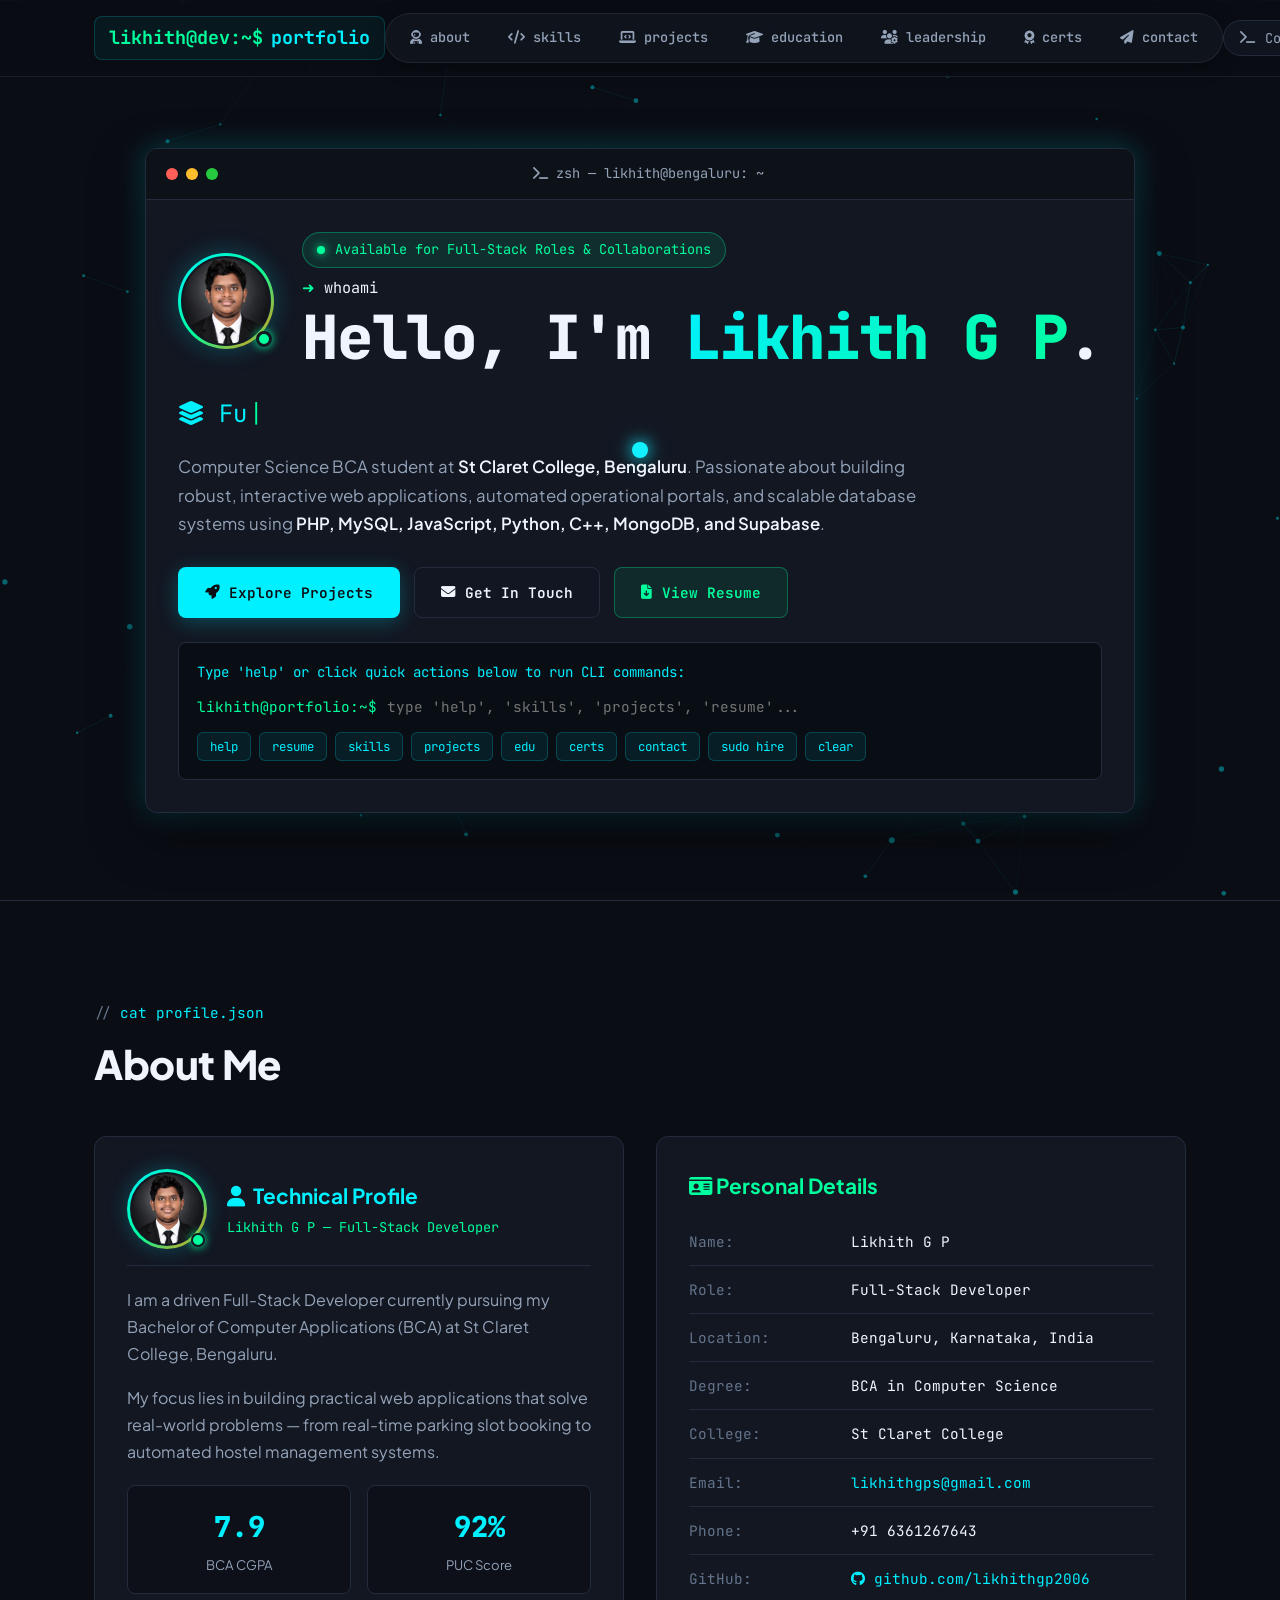
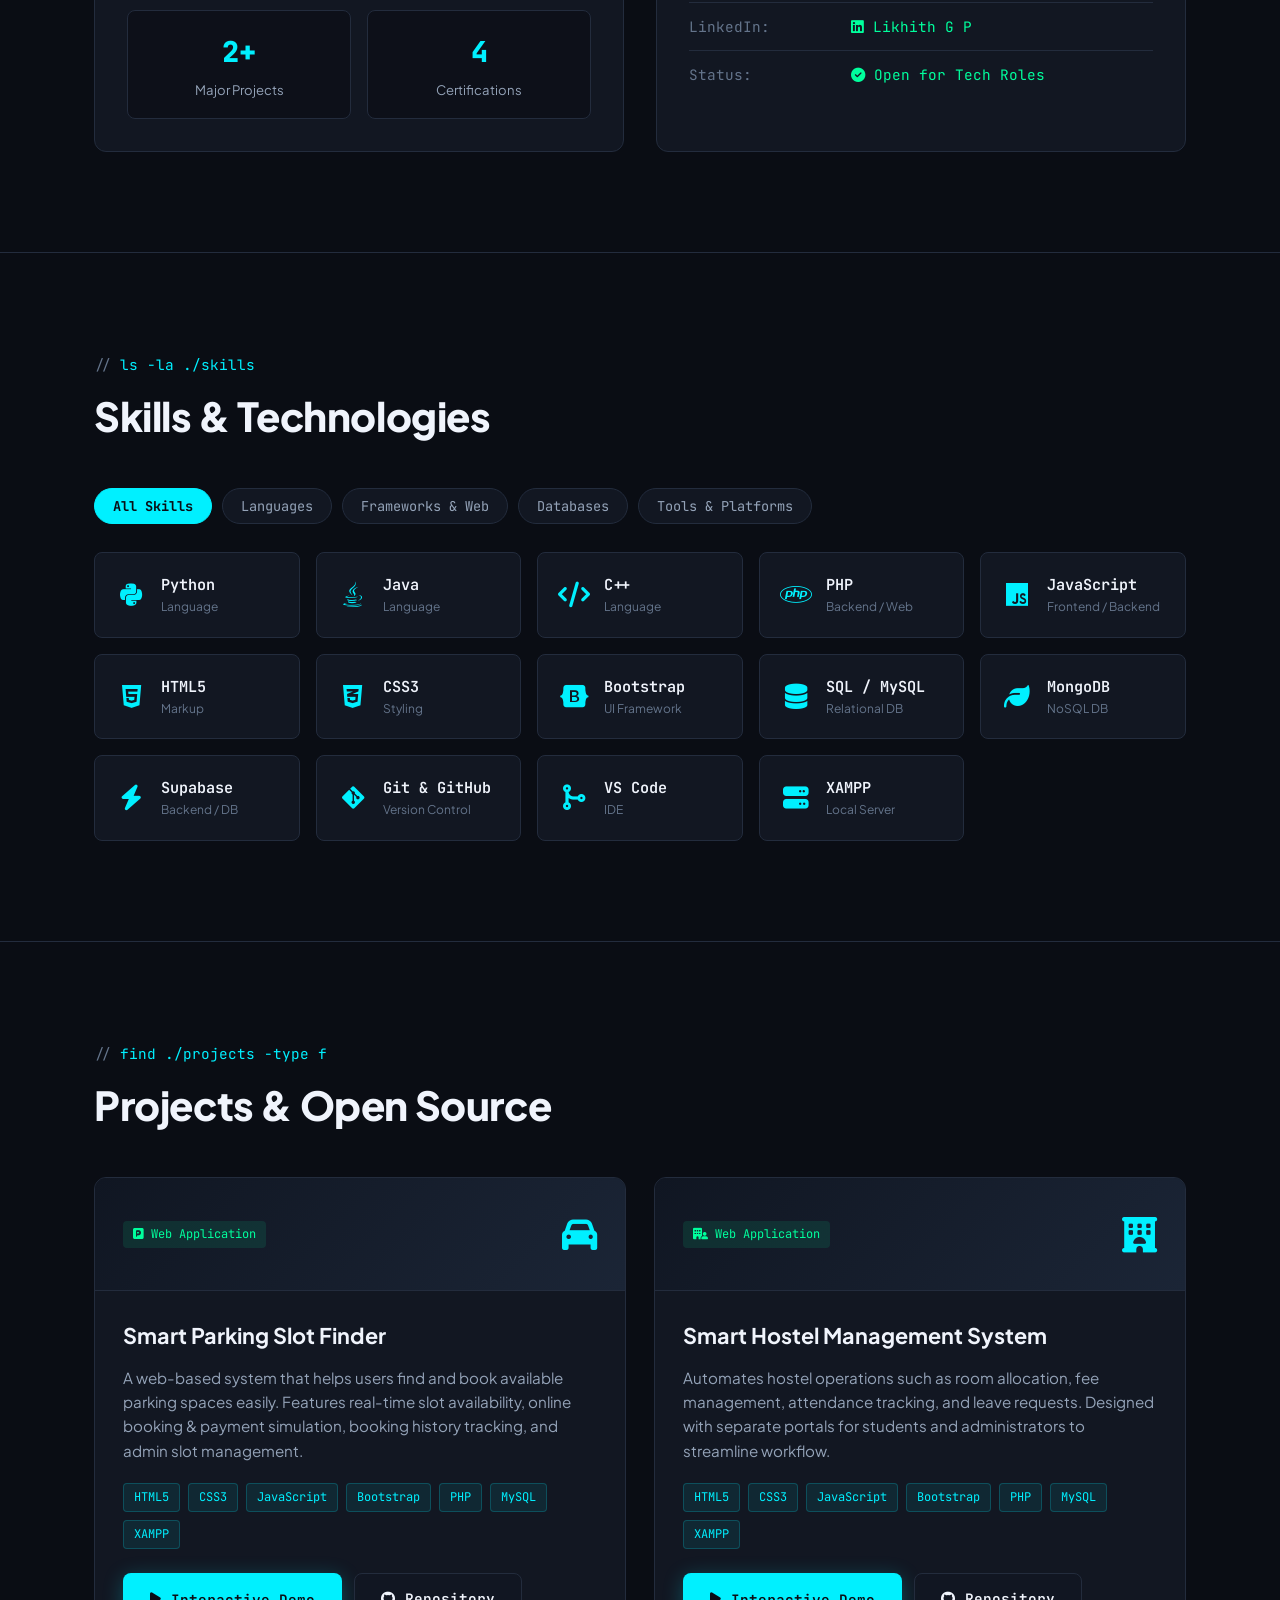
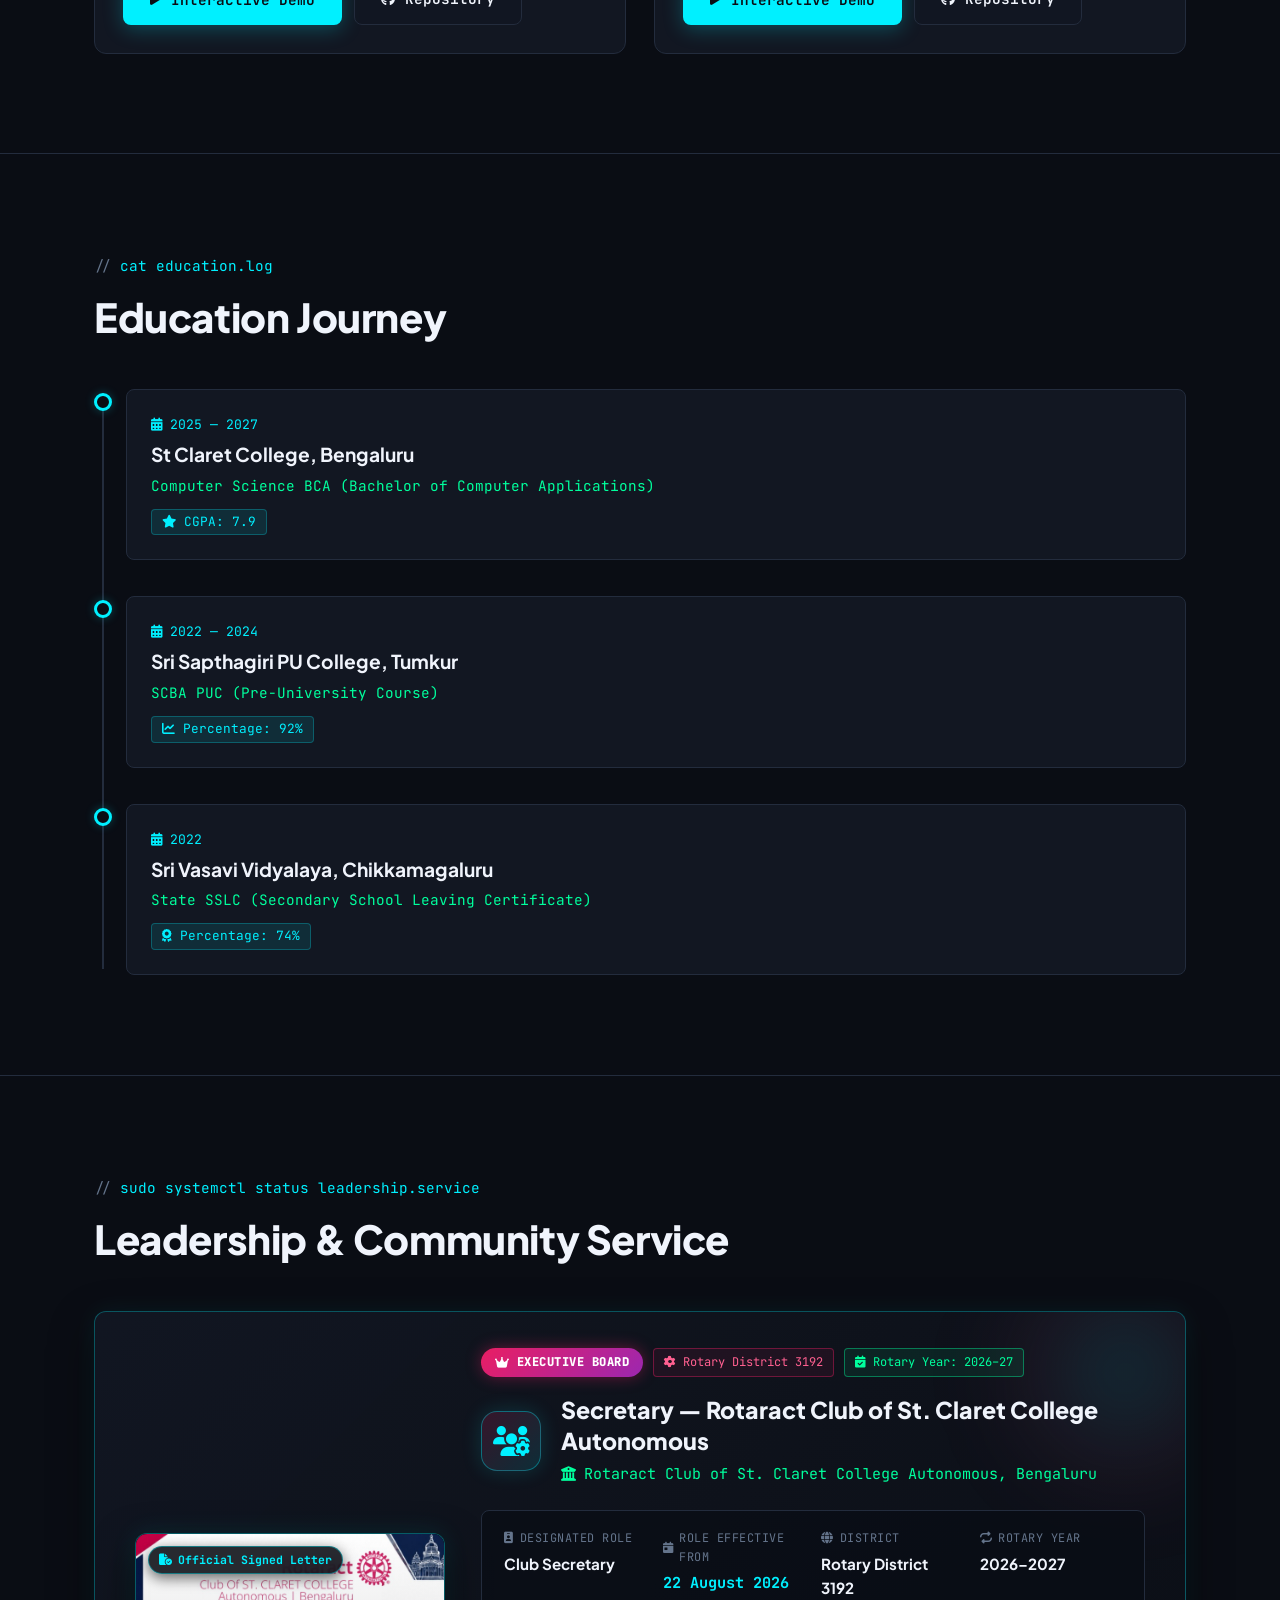
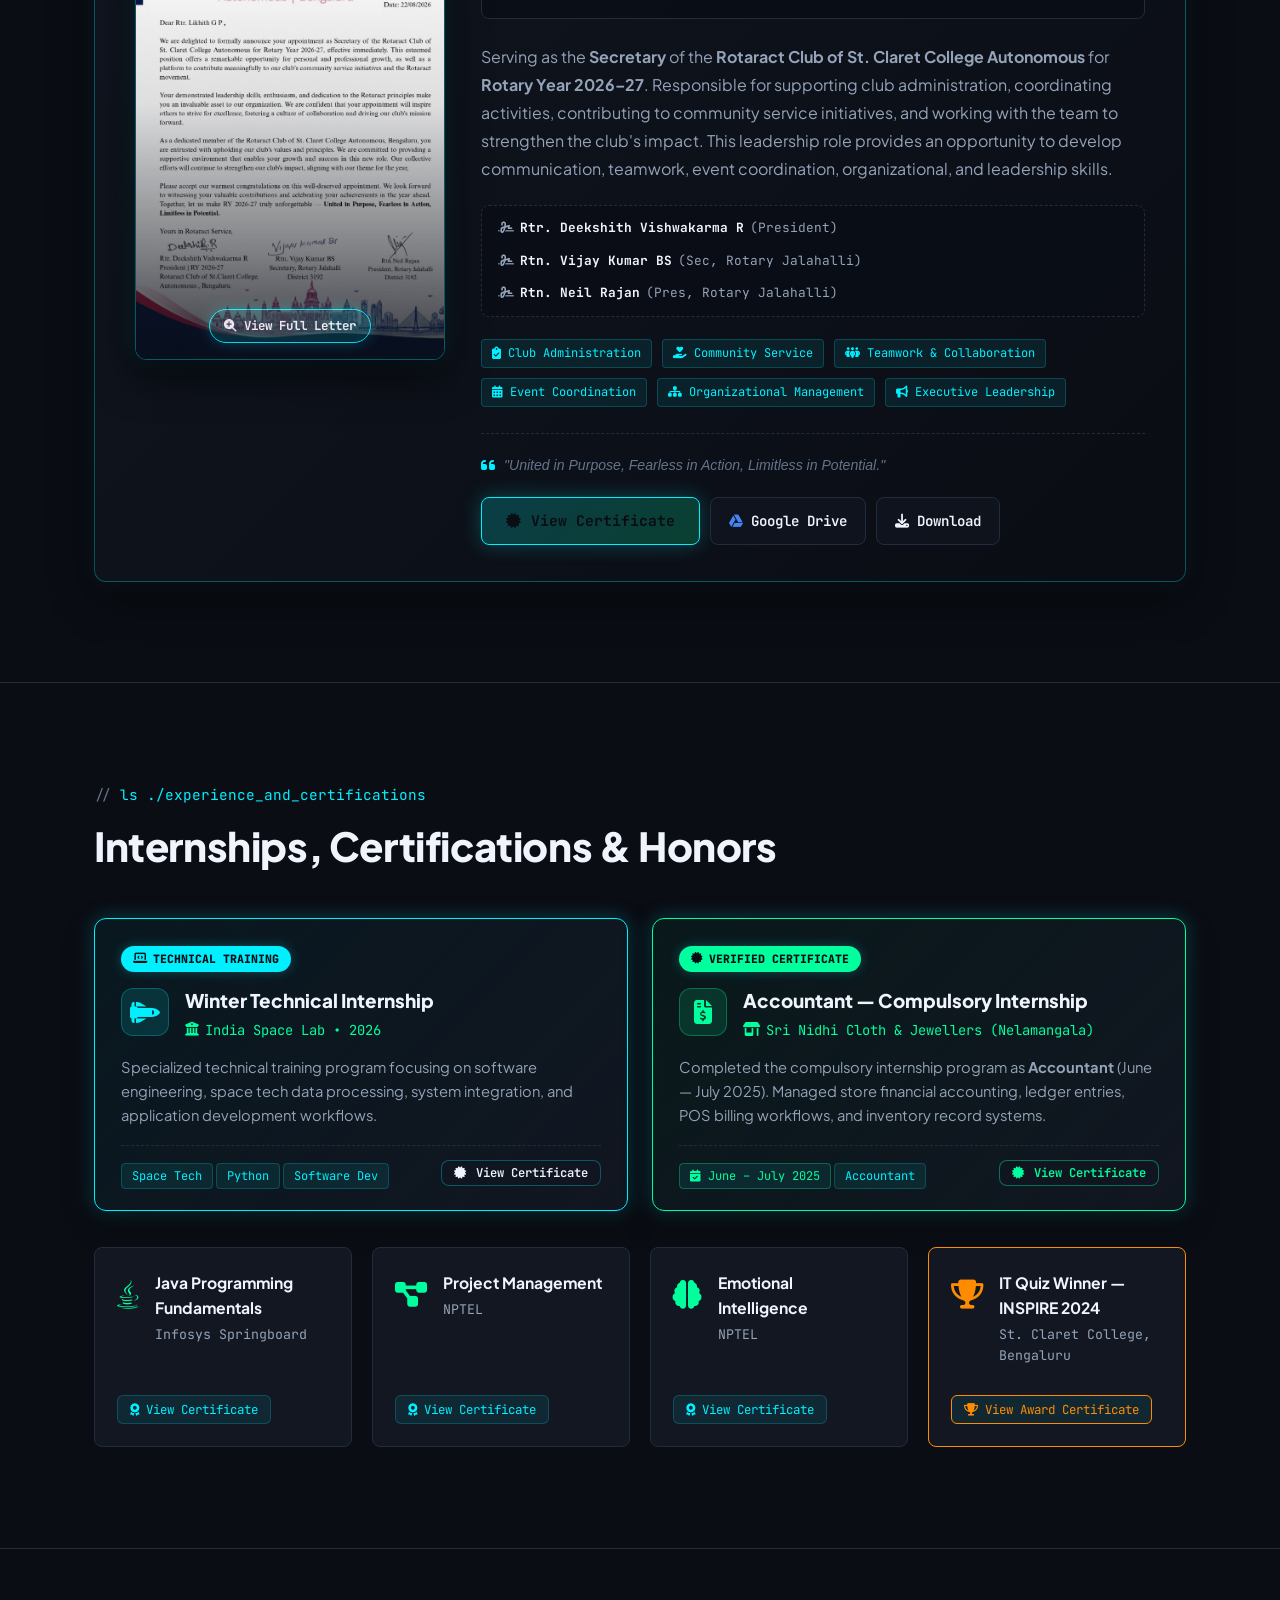
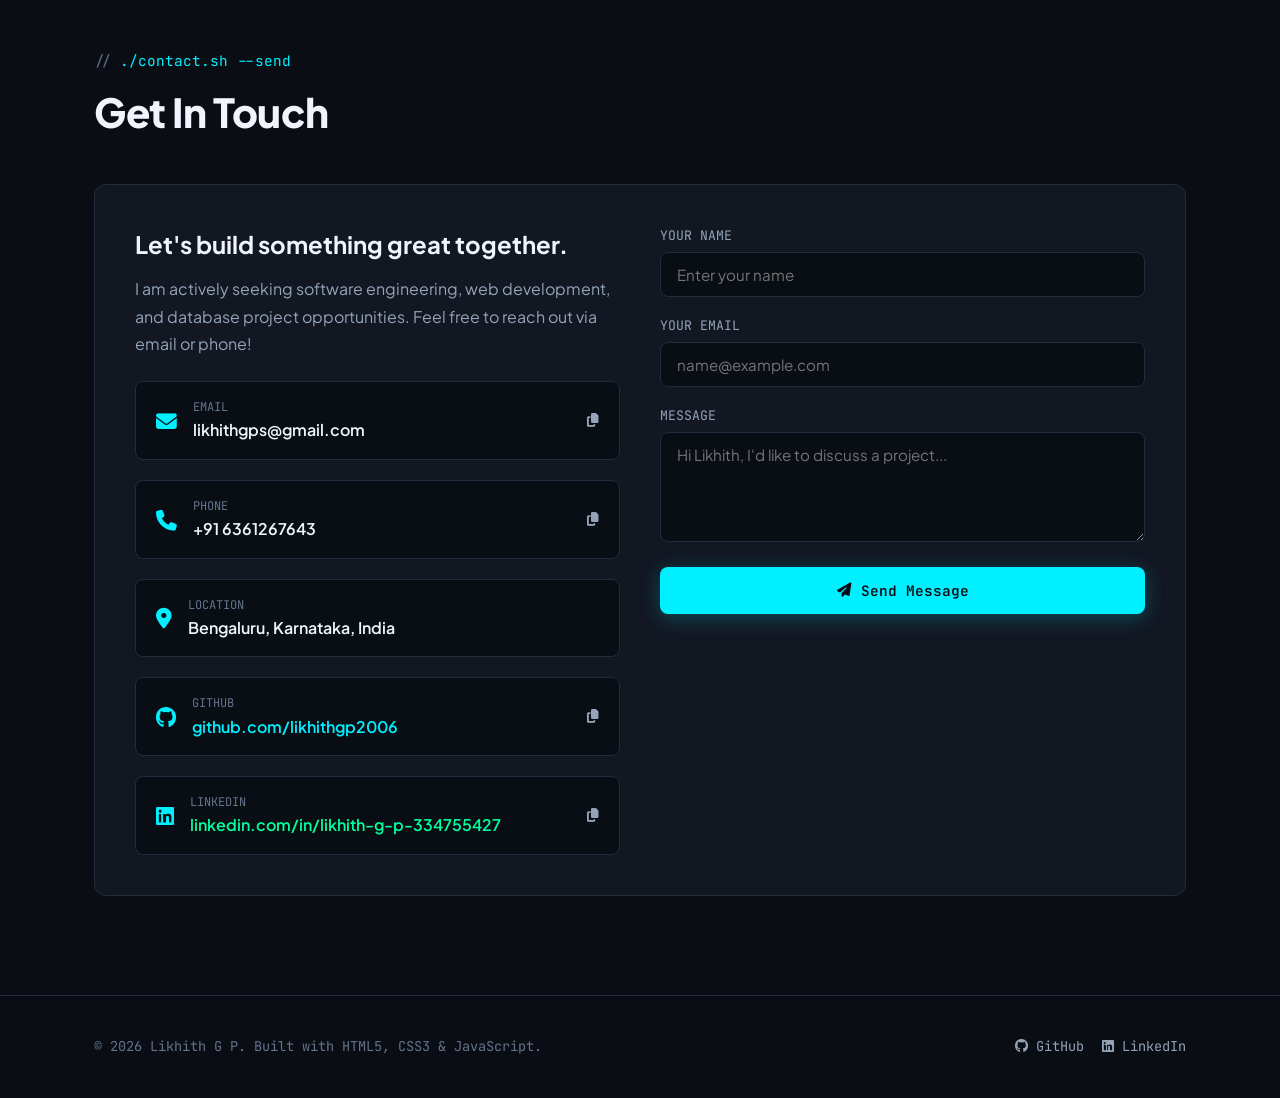
==== commit b7222cb3: "Add Leadership & Community Service section with Rotaract Secretary appointment letter and Drive link" ====
--- a/portfolio.html
+++ b/portfolio.html
@@ -40,6 +40,7 @@
       <li><a href="#skills" class="nav-link"><i class="fa-solid fa-code"></i> skills</a></li>
       <li><a href="#projects" class="nav-link"><i class="fa-solid fa-laptop-code"></i> projects</a></li>
       <li><a href="#education" class="nav-link"><i class="fa-solid fa-graduation-cap"></i> education</a></li>
+      <li><a href="#leadership" class="nav-link"><i class="fa-solid fa-users-gear"></i> leadership</a></li>
       <li><a href="#certs" class="nav-link"><i class="fa-solid fa-award"></i> certs</a></li>
       <li><a href="#contact" class="nav-link"><i class="fa-solid fa-paper-plane"></i> contact</a></li>
     </ul>
@@ -501,6 +502,115 @@
   </div>
 </section>
 
+<!-- LEADERSHIP & COMMUNITY SERVICE SECTION -->
+<section id="leadership">
+  <div class="container reveal">
+    <div class="section-tag">sudo systemctl status leadership.service</div>
+    <h2 class="section-title react-text">Leadership & Community Service</h2>
+
+    <div class="leadership-card reveal">
+      <div class="leadership-glow-bg"></div>
+
+      <div class="leadership-layout-grid">
+        <!-- Document Preview Column -->
+        <div class="leadership-doc-card" onclick="viewLeadershipModal()" title="Click to view full appointment letter">
+          <div class="leadership-doc-badge">
+            <i class="fa-solid fa-file-circle-check"></i> Official Signed Letter
+          </div>
+          <div class="leadership-doc-img-wrapper">
+            <img src="rotaract_secretary_appointment.jpg" alt="Rotaract Club Secretary Appointment Letter - Likhith G P" class="leadership-doc-img">
+            <div class="leadership-doc-overlay">
+              <div class="doc-click-hint">
+                <i class="fa-solid fa-magnifying-glass-plus"></i> View Full Letter
+              </div>
+            </div>
+          </div>
+        </div>
+
+        <!-- Leadership Details Column -->
+        <div>
+          <div class="leadership-header">
+            <div class="leadership-badge-group">
+              <span class="leadership-badge"><i class="fa-solid fa-crown"></i> Executive Board</span>
+              <span class="tag tag-rotary"><i class="fa-solid fa-gear fa-spin-pulse" style="--fa-animation-duration: 14s;"></i> Rotary District 3192</span>
+              <span class="tag tag-year"><i class="fa-solid fa-calendar-check"></i> Rotary Year: 2026–27</span>
+            </div>
+
+            <div class="leadership-title-row">
+              <div class="leadership-icon-box">
+                <i class="fa-solid fa-users-gear"></i>
+              </div>
+              <div>
+                <h3 class="leadership-role react-text">Secretary — Rotaract Club of St. Claret College Autonomous</h3>
+                <div class="leadership-org">
+                  <i class="fa-solid fa-building-columns"></i> Rotaract Club of St. Claret College Autonomous, Bengaluru
+                </div>
+              </div>
+            </div>
+          </div>
+
+          <div class="leadership-details-grid">
+            <div class="leadership-detail-item">
+              <span class="detail-label"><i class="fa-solid fa-id-badge"></i> Designated Role</span>
+              <span class="detail-value">Club Secretary</span>
+            </div>
+            <div class="leadership-detail-item">
+              <span class="detail-label"><i class="fa-solid fa-calendar-day"></i> Role Effective From</span>
+              <span class="detail-value highlight-date">22 August 2026</span>
+            </div>
+            <div class="leadership-detail-item">
+              <span class="detail-label"><i class="fa-solid fa-globe"></i> District</span>
+              <span class="detail-value">Rotary District 3192</span>
+            </div>
+            <div class="leadership-detail-item">
+              <span class="detail-label"><i class="fa-solid fa-repeat"></i> Rotary Year</span>
+              <span class="detail-value">2026–2027</span>
+            </div>
+          </div>
+
+          <div class="leadership-body">
+            <p class="leadership-desc">
+              Serving as the <strong>Secretary</strong> of the <strong>Rotaract Club of St. Claret College Autonomous</strong> for <strong>Rotary Year 2026–27</strong>. Responsible for supporting club administration, coordinating activities, contributing to community service initiatives, and working with the team to strengthen the club's impact. This leadership role provides an opportunity to develop communication, teamwork, event coordination, organizational, and leadership skills.
+            </p>
+
+            <div class="leadership-signatories-row">
+              <div class="signatory-tag"><i class="fa-solid fa-signature"></i> <strong>Rtr. Deekshith Vishwakarma R</strong> (President)</div>
+              <div class="signatory-tag"><i class="fa-solid fa-signature"></i> <strong>Rtn. Vijay Kumar BS</strong> (Sec, Rotary Jalahalli)</div>
+              <div class="signatory-tag"><i class="fa-solid fa-signature"></i> <strong>Rtn. Neil Rajan</strong> (Pres, Rotary Jalahalli)</div>
+            </div>
+
+            <div class="leadership-skills-pill-row">
+              <span class="tag"><i class="fa-solid fa-clipboard-check"></i> Club Administration</span>
+              <span class="tag"><i class="fa-solid fa-hand-holding-heart"></i> Community Service</span>
+              <span class="tag"><i class="fa-solid fa-people-group"></i> Teamwork & Collaboration</span>
+              <span class="tag"><i class="fa-solid fa-calendar-days"></i> Event Coordination</span>
+              <span class="tag"><i class="fa-solid fa-sitemap"></i> Organizational Management</span>
+              <span class="tag"><i class="fa-solid fa-bullhorn"></i> Executive Leadership</span>
+            </div>
+          </div>
+
+          <div class="leadership-footer">
+            <div class="leadership-quote">
+              <i class="fa-solid fa-quote-left"></i> "United in Purpose, Fearless in Action, Limitless in Potential."
+            </div>
+            <div class="leadership-actions" style="display: flex; gap: 10px; flex-wrap: wrap;">
+              <button class="btn btn-primary leadership-cert-btn" id="viewRotaractCertBtn" onclick="viewLeadershipModal()">
+                <i class="fa-solid fa-certificate"></i> View Certificate
+              </button>
+              <a href="https://drive.google.com/file/d/1Jehw0mWLHWgx0H5jV7_2Ccu7QDm7OMuJ/view?usp=sharing" target="_blank" rel="noopener" class="btn btn-outline" style="font-size: 0.88rem; text-decoration: none; padding: 12px 18px; display: inline-flex; align-items: center; gap: 8px;" title="View original file on Google Drive">
+                <i class="fa-brands fa-google-drive" style="color: #4285F4;"></i> Google Drive
+              </a>
+              <a href="rotaract_secretary_appointment.jpg" download="Likhith_GP_Rotaract_Secretary_Appointment.jpg" class="btn btn-outline" style="font-size: 0.88rem; text-decoration: none; padding: 12px 18px; display: inline-flex; align-items: center; gap: 8px;">
+                <i class="fa-solid fa-download"></i> Download
+              </a>
+            </div>
+          </div>
+        </div>
+      </div>
+    </div>
+  </div>
+</section>
+
 <!-- INTERNSHIPS, CERTIFICATIONS & AWARDS -->
 <section id="certs">
   <div class="container reveal">
@@ -791,6 +901,18 @@
         <span><i class="fa-solid fa-graduation-cap"></i> Jump to Education</span>
         <span class="cmd-kbd">Section</span>
       </div>
+      <div class="cmd-item" onclick="navigateSection('#leadership')">
+        <span><i class="fa-solid fa-users-gear"></i> Jump to Leadership & Community Service</span>
+        <span class="cmd-kbd">Section</span>
+      </div>
+      <div class="cmd-item" onclick="viewLeadershipModal(); cmdModal.classList.remove('active');">
+        <span><i class="fa-solid fa-award"></i> View Rotaract Secretary Certificate</span>
+        <span class="cmd-kbd">Certificate</span>
+      </div>
+      <div class="cmd-item" onclick="window.open('https://drive.google.com/file/d/1Jehw0mWLHWgx0H5jV7_2Ccu7QDm7OMuJ/view?usp=sharing', '_blank'); cmdModal.classList.remove('active');">
+        <span><i class="fa-brands fa-google-drive"></i> Open Rotaract Letter on Google Drive</span>
+        <span class="cmd-kbd">Drive</span>
+      </div>
       <div class="cmd-item" onclick="navigateSection('#certs')">
         <span><i class="fa-solid fa-award"></i> Jump to Certifications</span>
         <span class="cmd-kbd">Section</span>
--- a/styles.css
+++ b/styles.css
@@ -1855,6 +1855,390 @@
   }
 }
 
+/* ========================================================
+   LEADERSHIP & COMMUNITY SERVICE SECTION
+   ======================================================== */
+.leadership-card {
+  position: relative;
+  background: linear-gradient(135deg, rgba(18, 23, 34, 0.95), rgba(10, 13, 20, 0.98));
+  border: 1px solid rgba(0, 240, 255, 0.3);
+  border-radius: var(--radius);
+  padding: 36px 40px;
+  box-shadow: 0 16px 45px rgba(0, 0, 0, 0.45), 0 0 25px rgba(0, 240, 255, 0.08);
+  overflow: hidden;
+  transition: var(--transition);
+}
+
+.leadership-card:hover {
+  border-color: var(--secondary);
+  box-shadow: 0 20px 50px rgba(0, 0, 0, 0.55), 0 0 35px rgba(0, 255, 157, 0.18);
+  transform: translateY(-3px);
+}
+
+.leadership-glow-bg {
+  position: absolute;
+  top: -80px;
+  right: -80px;
+  width: 280px;
+  height: 280px;
+  background: radial-gradient(circle, rgba(0, 240, 255, 0.15) 0%, rgba(233, 30, 99, 0.08) 50%, transparent 70%);
+  pointer-events: none;
+  filter: blur(40px);
+  z-index: 0;
+}
+
+.leadership-header {
+  position: relative;
+  z-index: 1;
+  margin-bottom: 24px;
+}
+
+.leadership-badge-group {
+  display: flex;
+  flex-wrap: wrap;
+  align-items: center;
+  gap: 10px;
+  margin-bottom: 18px;
+}
+
+.leadership-badge {
+  background: linear-gradient(135deg, #e91e63, #9c27b0);
+  color: #ffffff;
+  font-family: var(--font-mono);
+  font-size: 0.76rem;
+  font-weight: 800;
+  padding: 5px 14px;
+  border-radius: 20px;
+  letter-spacing: 0.5px;
+  display: inline-flex;
+  align-items: center;
+  gap: 7px;
+  box-shadow: 0 0 16px rgba(233, 30, 99, 0.4);
+  text-transform: uppercase;
+}
+
+.tag-rotary {
+  border-color: rgba(233, 30, 99, 0.4) !important;
+  color: #ff6090 !important;
+  background: rgba(233, 30, 99, 0.08) !important;
+}
+
+.tag-year {
+  border-color: rgba(0, 255, 157, 0.4) !important;
+  color: var(--secondary) !important;
+  background: rgba(0, 255, 157, 0.08) !important;
+}
+
+.leadership-title-row {
+  display: flex;
+  align-items: center;
+  gap: 20px;
+}
+
+.leadership-icon-box {
+  width: 60px;
+  height: 60px;
+  border-radius: 16px;
+  background: linear-gradient(135deg, rgba(233, 30, 99, 0.18), rgba(0, 240, 255, 0.12));
+  border: 1px solid rgba(0, 240, 255, 0.35);
+  display: flex;
+  align-items: center;
+  justify-content: center;
+  font-size: 1.85rem;
+  color: var(--primary);
+  flex-shrink: 0;
+  box-shadow: 0 0 20px rgba(0, 240, 255, 0.15);
+}
+
+.leadership-role {
+  font-size: 1.45rem;
+  font-weight: 800;
+  color: var(--text-main);
+  line-height: 1.3;
+  margin-bottom: 6px;
+}
+
+.leadership-org {
+  font-family: var(--font-mono);
+  font-size: 0.94rem;
+  color: var(--secondary);
+  display: flex;
+  align-items: center;
+  gap: 8px;
+}
+
+.leadership-details-grid {
+  position: relative;
+  z-index: 1;
+  display: grid;
+  grid-template-columns: repeat(4, 1fr);
+  gap: 16px;
+  margin-bottom: 24px;
+  background: rgba(9, 13, 20, 0.75);
+  border: 1px solid var(--border-color);
+  border-radius: var(--radius-sm);
+  padding: 18px 22px;
+}
+
+.leadership-detail-item {
+  display: flex;
+  flex-direction: column;
+  gap: 4px;
+}
+
+.detail-label {
+  font-family: var(--font-mono);
+  font-size: 0.74rem;
+  color: var(--text-dim);
+  text-transform: uppercase;
+  letter-spacing: 0.5px;
+  display: flex;
+  align-items: center;
+  gap: 6px;
+}
+
+.detail-value {
+  font-size: 0.95rem;
+  font-weight: 700;
+  color: var(--text-main);
+}
+
+.detail-value.highlight-date {
+  color: var(--primary);
+  font-family: var(--font-mono);
+}
+
+.leadership-body {
+  position: relative;
+  z-index: 1;
+}
+
+.leadership-desc {
+  font-size: 1rem;
+  color: var(--text-muted);
+  line-height: 1.75;
+  margin-bottom: 22px;
+}
+
+.leadership-skills-pill-row {
+  display: flex;
+  flex-wrap: wrap;
+  gap: 10px;
+  margin-bottom: 26px;
+}
+
+.leadership-footer {
+  position: relative;
+  z-index: 1;
+  display: flex;
+  flex-wrap: wrap;
+  align-items: center;
+  justify-content: space-between;
+  gap: 20px;
+  padding-top: 20px;
+  border-top: 1px dashed var(--border-color);
+}
+
+.leadership-quote {
+  font-style: italic;
+  font-size: 0.88rem;
+  color: var(--text-dim);
+  display: flex;
+  align-items: center;
+  gap: 8px;
+  max-width: 520px;
+}
+
+.leadership-quote i {
+  color: var(--primary);
+  font-size: 1rem;
+}
+
+.leadership-layout-grid {
+  display: grid;
+  grid-template-columns: 310px 1fr;
+  gap: 36px;
+  align-items: center;
+  position: relative;
+  z-index: 1;
+}
+
+.leadership-doc-card {
+  position: relative;
+  background: #090d14;
+  border: 1px solid rgba(0, 240, 255, 0.35);
+  border-radius: var(--radius);
+  overflow: hidden;
+  box-shadow: 0 16px 40px rgba(0, 0, 0, 0.65), 0 0 25px rgba(0, 240, 255, 0.12);
+  cursor: pointer;
+  transition: var(--transition);
+}
+
+.leadership-doc-card:hover {
+  border-color: var(--secondary);
+  box-shadow: 0 20px 50px rgba(0, 0, 0, 0.75), 0 0 35px rgba(0, 255, 157, 0.28);
+  transform: translateY(-4px);
+}
+
+.leadership-doc-img-wrapper {
+  position: relative;
+  width: 100%;
+  aspect-ratio: 1 / 1.38;
+  overflow: hidden;
+  background: #090d14;
+}
+
+.leadership-doc-img {
+  width: 100%;
+  height: 100%;
+  object-fit: cover;
+  object-position: top center;
+  transition: transform 0.4s ease;
+  display: block;
+}
+
+.leadership-doc-card:hover .leadership-doc-img {
+  transform: scale(1.04);
+}
+
+.leadership-doc-badge {
+  position: absolute;
+  top: 12px;
+  left: 12px;
+  background: rgba(10, 13, 20, 0.88);
+  backdrop-filter: blur(8px);
+  border: 1px solid rgba(0, 240, 255, 0.4);
+  color: var(--primary);
+  font-family: var(--font-mono);
+  font-size: 0.72rem;
+  font-weight: 700;
+  padding: 4px 10px;
+  border-radius: 20px;
+  display: flex;
+  align-items: center;
+  gap: 6px;
+  z-index: 2;
+  box-shadow: 0 4px 14px rgba(0, 0, 0, 0.6);
+}
+
+.leadership-doc-overlay {
+  position: absolute;
+  inset: 0;
+  background: linear-gradient(to top, rgba(10, 13, 20, 0.92) 0%, rgba(10, 13, 20, 0.15) 60%, transparent 100%);
+  display: flex;
+  flex-direction: column;
+  justify-content: flex-end;
+  padding: 16px;
+  opacity: 0.88;
+  transition: var(--transition);
+}
+
+.leadership-doc-card:hover .leadership-doc-overlay {
+  opacity: 1;
+  background: linear-gradient(to top, rgba(10, 13, 20, 0.96) 0%, rgba(10, 13, 20, 0.3) 60%, transparent 100%);
+}
+
+.doc-click-hint {
+  display: inline-flex;
+  align-items: center;
+  gap: 8px;
+  color: var(--text-main);
+  font-size: 0.78rem;
+  font-weight: 700;
+  font-family: var(--font-mono);
+  background: rgba(0, 240, 255, 0.15);
+  border: 1px solid var(--primary);
+  padding: 6px 14px;
+  border-radius: 20px;
+  box-shadow: 0 0 14px var(--primary-glow);
+  align-self: center;
+}
+
+.leadership-signatories-row {
+  display: flex;
+  flex-wrap: wrap;
+  gap: 12px;
+  margin-bottom: 22px;
+  padding: 12px 16px;
+  background: rgba(9, 13, 20, 0.6);
+  border-radius: var(--radius-sm);
+  border: 1px dashed var(--border-color);
+  font-family: var(--font-mono);
+  font-size: 0.8rem;
+  color: var(--text-muted);
+}
+
+.signatory-tag {
+  display: flex;
+  align-items: center;
+  gap: 6px;
+}
+
+.signatory-tag strong {
+  color: var(--text-main);
+}
+
+.leadership-cert-btn {
+  display: inline-flex;
+  align-items: center;
+  gap: 10px;
+  font-size: 0.92rem;
+  padding: 12px 24px;
+  background: linear-gradient(135deg, rgba(0, 240, 255, 0.2), rgba(0, 255, 157, 0.2));
+  border: 1px solid var(--primary);
+  box-shadow: 0 0 20px rgba(0, 240, 255, 0.25);
+  font-weight: 700;
+  transition: var(--transition);
+}
+
+.leadership-cert-btn:hover {
+  border-color: var(--secondary);
+  box-shadow: 0 0 30px rgba(0, 255, 157, 0.4);
+  transform: translateY(-2px);
+}
+
+@media (max-width: 1024px) {
+  .leadership-layout-grid {
+    grid-template-columns: 1fr;
+    gap: 30px;
+  }
+  .leadership-doc-card {
+    max-width: 360px;
+    margin: 0 auto 10px auto;
+  }
+}
+
+@media (max-width: 900px) {
+  .leadership-details-grid {
+    grid-template-columns: repeat(2, 1fr);
+    gap: 18px;
+  }
+  .leadership-card {
+    padding: 26px 22px;
+  }
+}
+
+@media (max-width: 600px) {
+  .leadership-details-grid {
+    grid-template-columns: 1fr;
+  }
+  .leadership-title-row {
+    flex-direction: column;
+    align-items: flex-start;
+  }
+  .leadership-role {
+    font-size: 1.25rem;
+  }
+  .leadership-footer {
+    flex-direction: column;
+    align-items: stretch;
+  }
+  .leadership-cert-btn {
+    width: 100%;
+    justify-content: center;
+  }
+}
+
 /* PRINT STYLES FOR RESUME */
 @media print {
   body * {
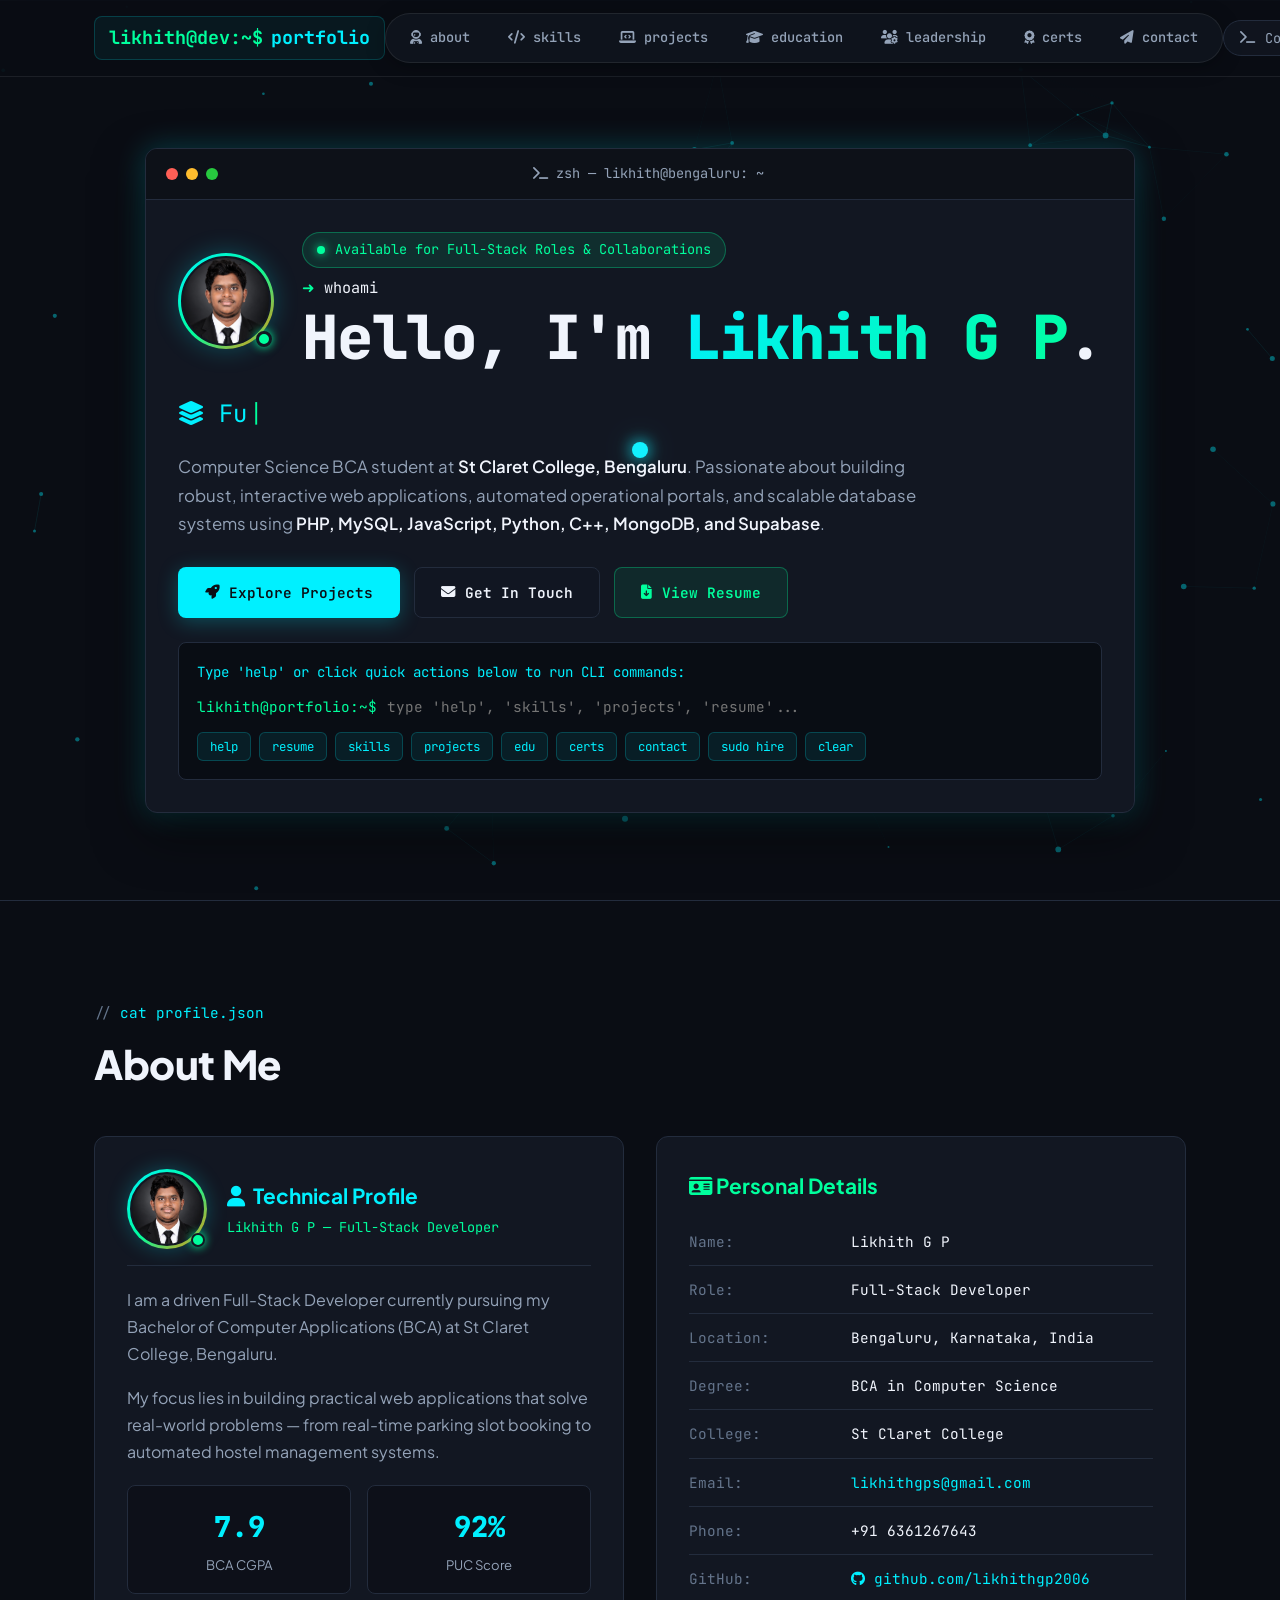
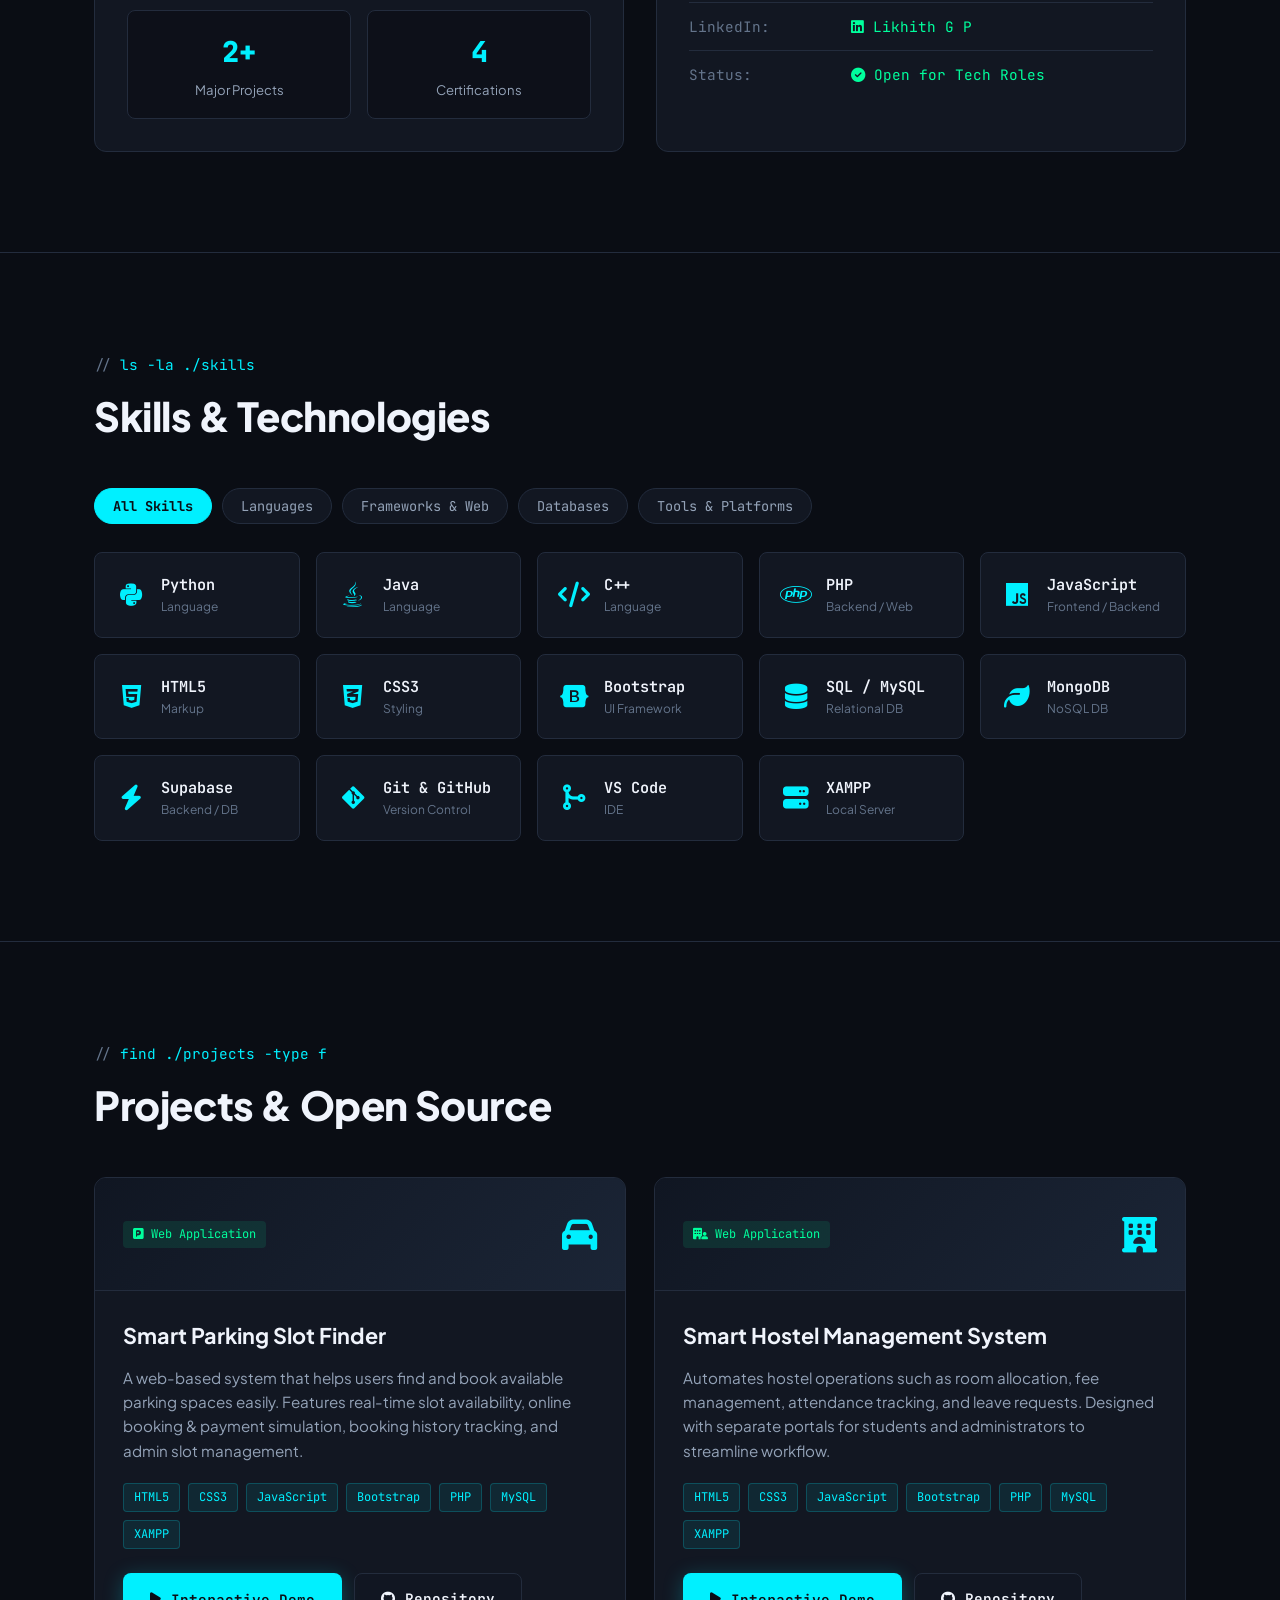
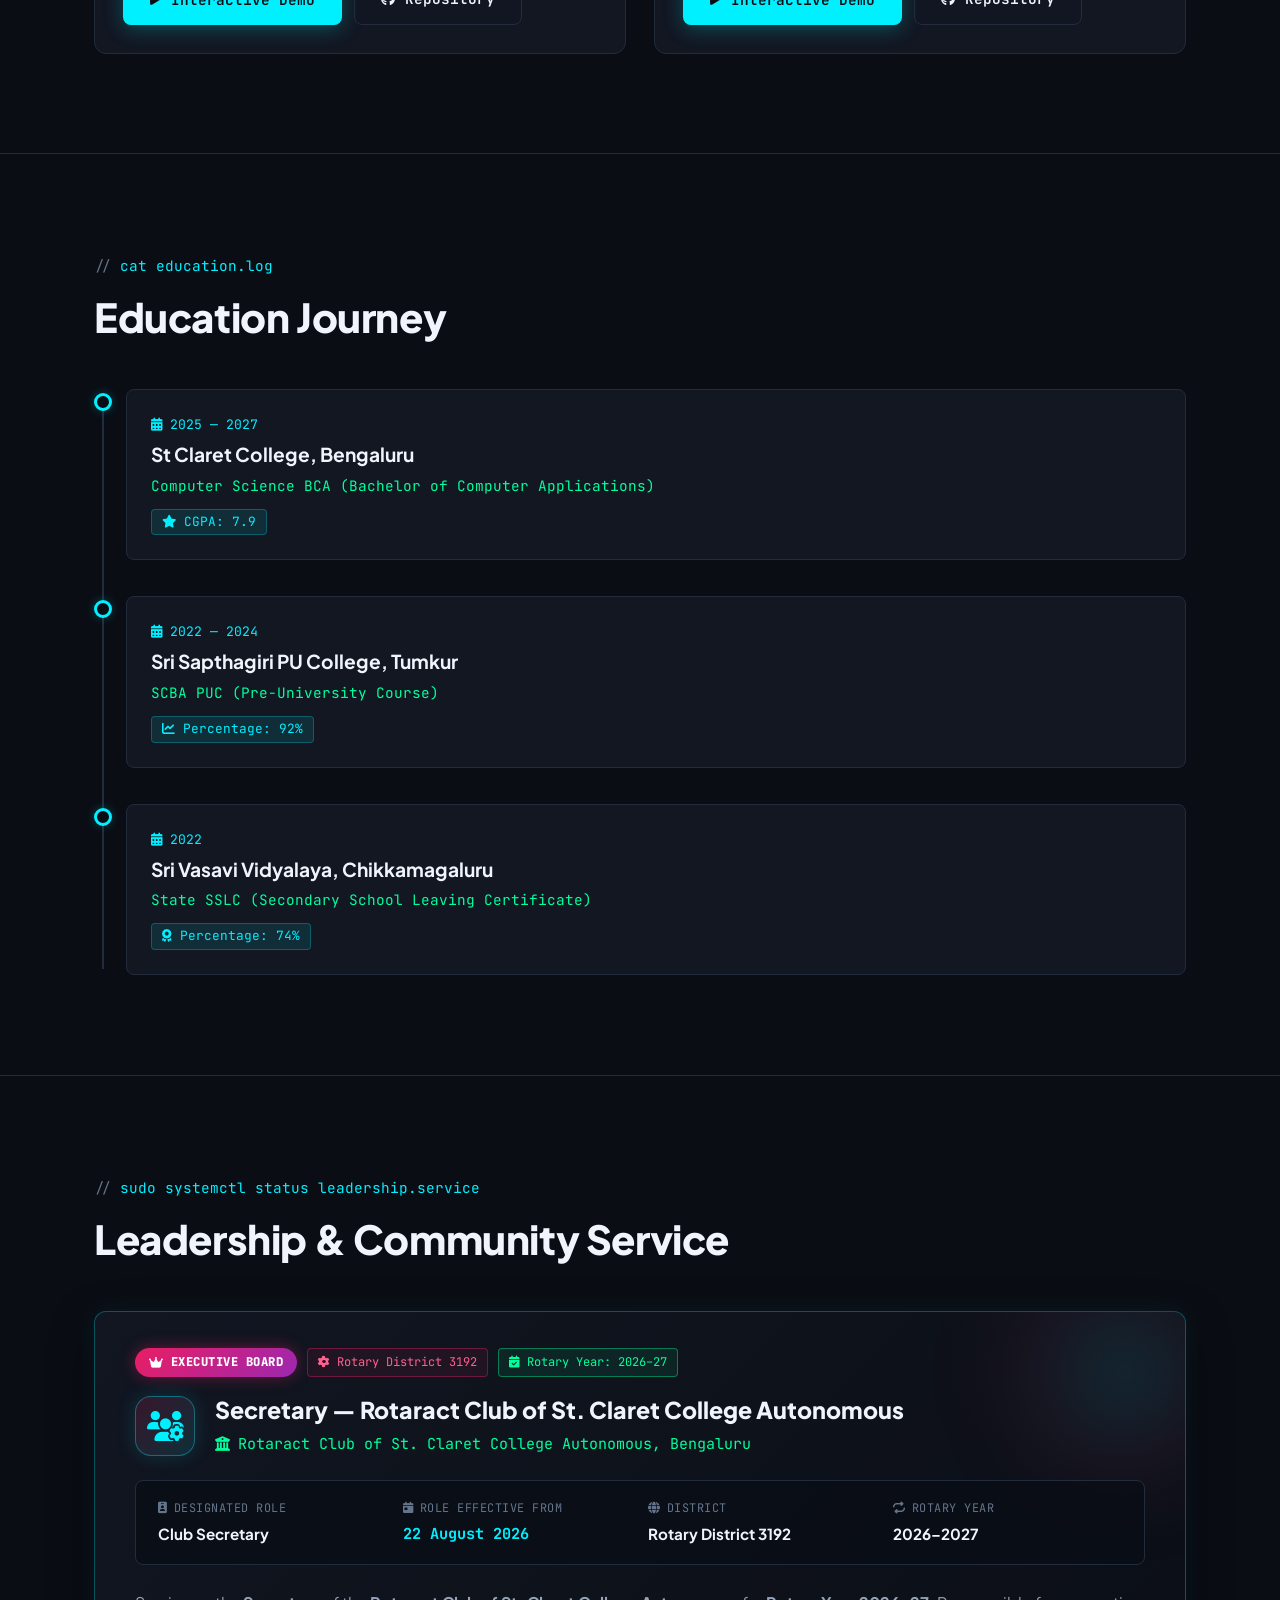
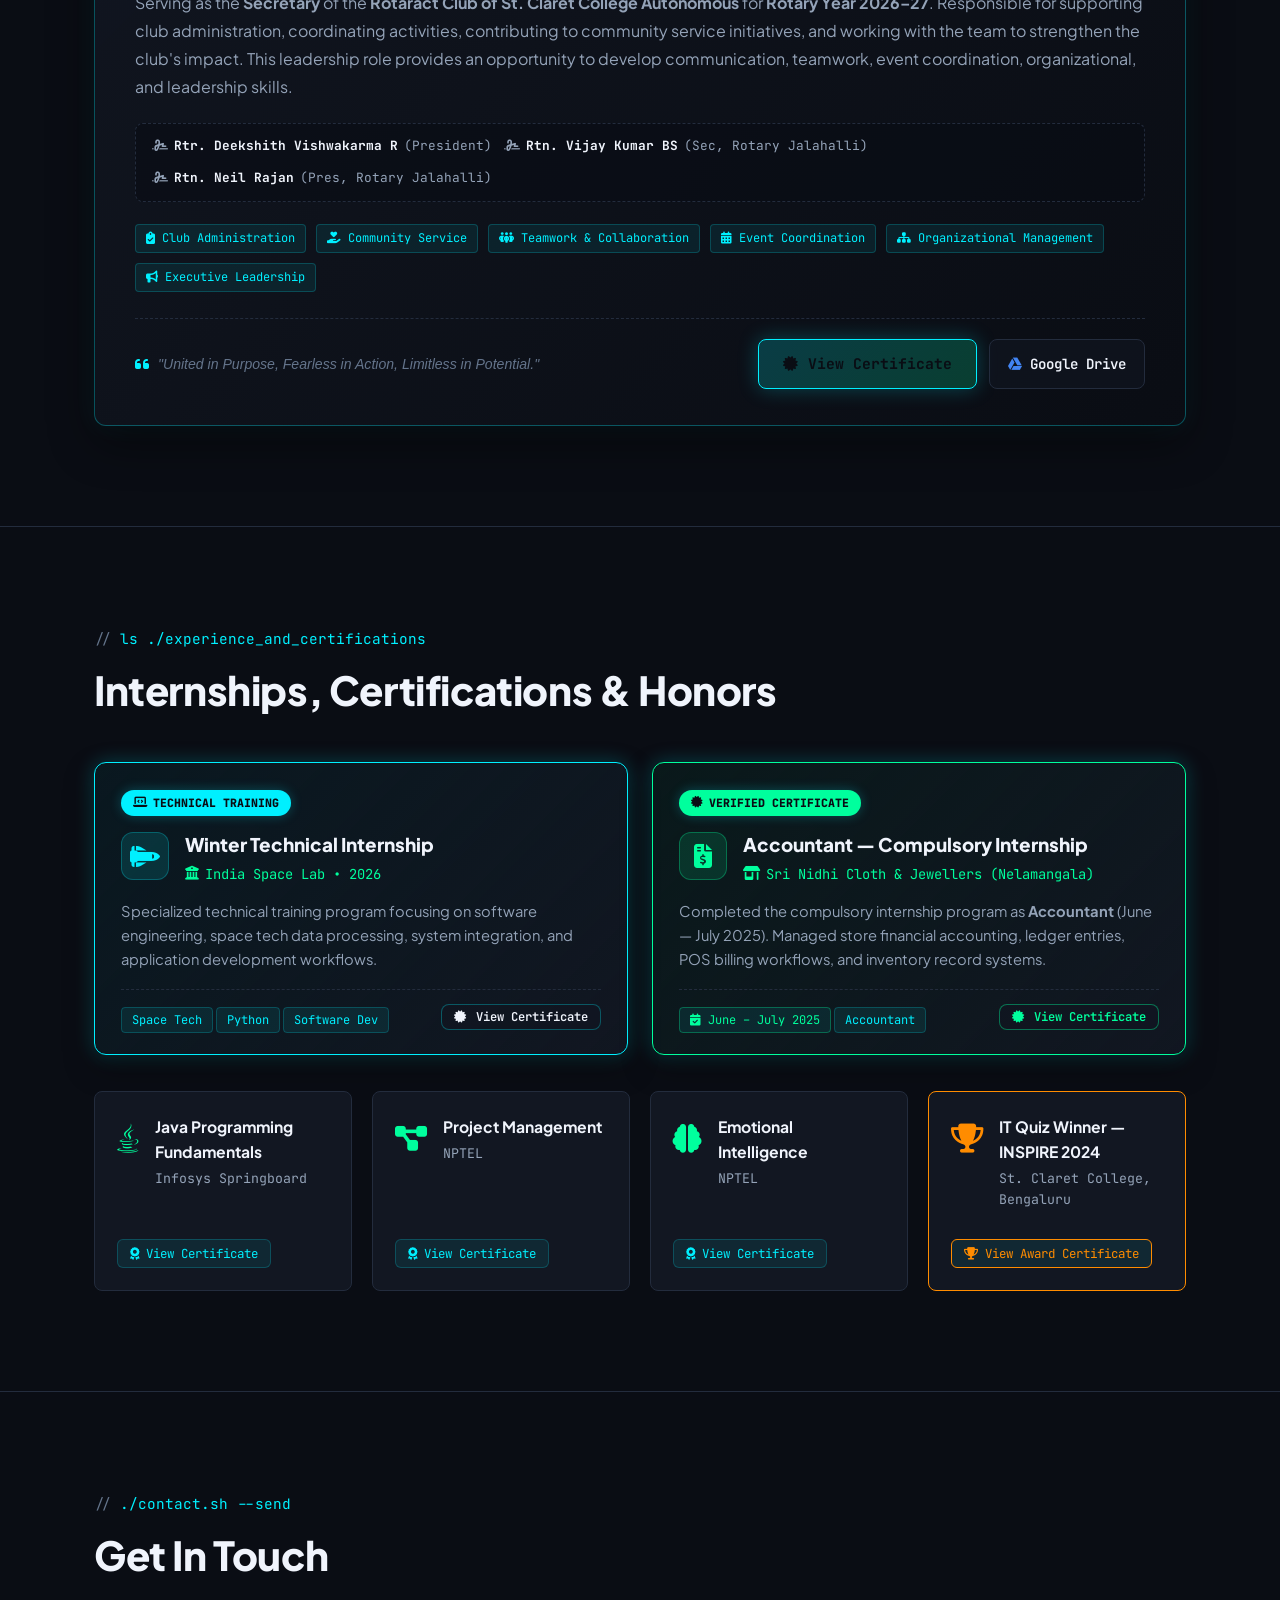
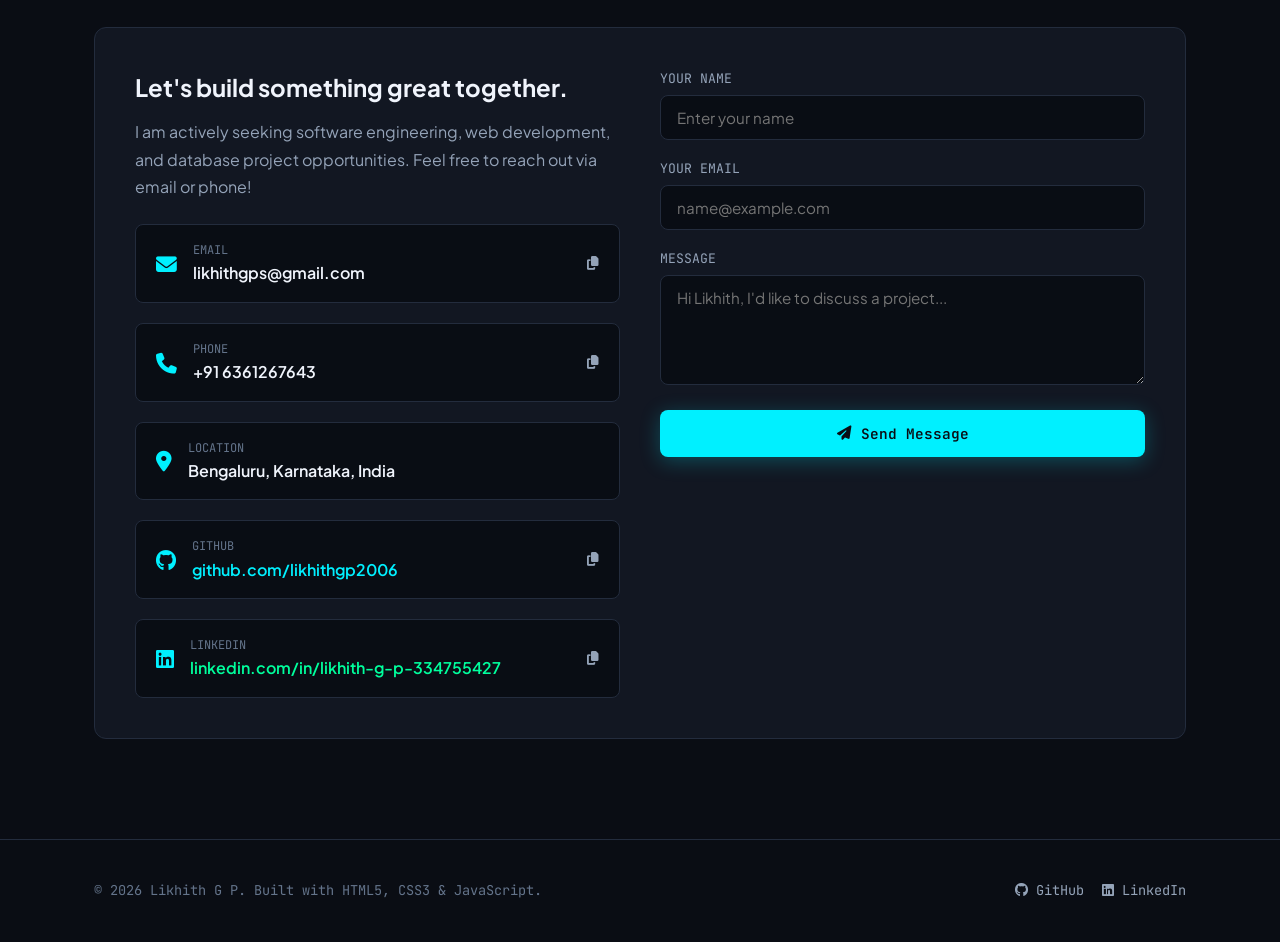
==== commit 725dbc43: "Update leadership section to link directly to Google Drive without embedded image" ====
--- a/portfolio.html
+++ b/portfolio.html
@@ -511,100 +511,77 @@
     <div class="leadership-card reveal">
       <div class="leadership-glow-bg"></div>
 
-      <div class="leadership-layout-grid">
-        <!-- Document Preview Column -->
-        <div class="leadership-doc-card" onclick="viewLeadershipModal()" title="Click to view full appointment letter">
-          <div class="leadership-doc-badge">
-            <i class="fa-solid fa-file-circle-check"></i> Official Signed Letter
-          </div>
-          <div class="leadership-doc-img-wrapper">
-            <img src="rotaract_secretary_appointment.jpg" alt="Rotaract Club Secretary Appointment Letter - Likhith G P" class="leadership-doc-img">
-            <div class="leadership-doc-overlay">
-              <div class="doc-click-hint">
-                <i class="fa-solid fa-magnifying-glass-plus"></i> View Full Letter
-              </div>
-            </div>
-          </div>
-        </div>
-
-        <!-- Leadership Details Column -->
-        <div>
-          <div class="leadership-header">
-            <div class="leadership-badge-group">
-              <span class="leadership-badge"><i class="fa-solid fa-crown"></i> Executive Board</span>
-              <span class="tag tag-rotary"><i class="fa-solid fa-gear fa-spin-pulse" style="--fa-animation-duration: 14s;"></i> Rotary District 3192</span>
-              <span class="tag tag-year"><i class="fa-solid fa-calendar-check"></i> Rotary Year: 2026–27</span>
-            </div>
-
-            <div class="leadership-title-row">
-              <div class="leadership-icon-box">
-                <i class="fa-solid fa-users-gear"></i>
-              </div>
-              <div>
-                <h3 class="leadership-role react-text">Secretary — Rotaract Club of St. Claret College Autonomous</h3>
-                <div class="leadership-org">
-                  <i class="fa-solid fa-building-columns"></i> Rotaract Club of St. Claret College Autonomous, Bengaluru
-                </div>
-              </div>
-            </div>
-          </div>
-
-          <div class="leadership-details-grid">
-            <div class="leadership-detail-item">
-              <span class="detail-label"><i class="fa-solid fa-id-badge"></i> Designated Role</span>
-              <span class="detail-value">Club Secretary</span>
-            </div>
-            <div class="leadership-detail-item">
-              <span class="detail-label"><i class="fa-solid fa-calendar-day"></i> Role Effective From</span>
-              <span class="detail-value highlight-date">22 August 2026</span>
-            </div>
-            <div class="leadership-detail-item">
-              <span class="detail-label"><i class="fa-solid fa-globe"></i> District</span>
-              <span class="detail-value">Rotary District 3192</span>
-            </div>
-            <div class="leadership-detail-item">
-              <span class="detail-label"><i class="fa-solid fa-repeat"></i> Rotary Year</span>
-              <span class="detail-value">2026–2027</span>
-            </div>
-          </div>
-
-          <div class="leadership-body">
-            <p class="leadership-desc">
-              Serving as the <strong>Secretary</strong> of the <strong>Rotaract Club of St. Claret College Autonomous</strong> for <strong>Rotary Year 2026–27</strong>. Responsible for supporting club administration, coordinating activities, contributing to community service initiatives, and working with the team to strengthen the club's impact. This leadership role provides an opportunity to develop communication, teamwork, event coordination, organizational, and leadership skills.
-            </p>
-
-            <div class="leadership-signatories-row">
-              <div class="signatory-tag"><i class="fa-solid fa-signature"></i> <strong>Rtr. Deekshith Vishwakarma R</strong> (President)</div>
-              <div class="signatory-tag"><i class="fa-solid fa-signature"></i> <strong>Rtn. Vijay Kumar BS</strong> (Sec, Rotary Jalahalli)</div>
-              <div class="signatory-tag"><i class="fa-solid fa-signature"></i> <strong>Rtn. Neil Rajan</strong> (Pres, Rotary Jalahalli)</div>
-            </div>
-
-            <div class="leadership-skills-pill-row">
-              <span class="tag"><i class="fa-solid fa-clipboard-check"></i> Club Administration</span>
-              <span class="tag"><i class="fa-solid fa-hand-holding-heart"></i> Community Service</span>
-              <span class="tag"><i class="fa-solid fa-people-group"></i> Teamwork & Collaboration</span>
-              <span class="tag"><i class="fa-solid fa-calendar-days"></i> Event Coordination</span>
-              <span class="tag"><i class="fa-solid fa-sitemap"></i> Organizational Management</span>
-              <span class="tag"><i class="fa-solid fa-bullhorn"></i> Executive Leadership</span>
-            </div>
-          </div>
-
-          <div class="leadership-footer">
-            <div class="leadership-quote">
-              <i class="fa-solid fa-quote-left"></i> "United in Purpose, Fearless in Action, Limitless in Potential."
-            </div>
-            <div class="leadership-actions" style="display: flex; gap: 10px; flex-wrap: wrap;">
-              <button class="btn btn-primary leadership-cert-btn" id="viewRotaractCertBtn" onclick="viewLeadershipModal()">
-                <i class="fa-solid fa-certificate"></i> View Certificate
-              </button>
-              <a href="https://drive.google.com/file/d/1Jehw0mWLHWgx0H5jV7_2Ccu7QDm7OMuJ/view?usp=sharing" target="_blank" rel="noopener" class="btn btn-outline" style="font-size: 0.88rem; text-decoration: none; padding: 12px 18px; display: inline-flex; align-items: center; gap: 8px;" title="View original file on Google Drive">
-                <i class="fa-brands fa-google-drive" style="color: #4285F4;"></i> Google Drive
-              </a>
-              <a href="rotaract_secretary_appointment.jpg" download="Likhith_GP_Rotaract_Secretary_Appointment.jpg" class="btn btn-outline" style="font-size: 0.88rem; text-decoration: none; padding: 12px 18px; display: inline-flex; align-items: center; gap: 8px;">
-                <i class="fa-solid fa-download"></i> Download
-              </a>
-            </div>
-          </div>
+      <div class="leadership-header">
+        <div class="leadership-badge-group">
+          <span class="leadership-badge"><i class="fa-solid fa-crown"></i> Executive Board</span>
+          <span class="tag tag-rotary"><i class="fa-solid fa-gear fa-spin-pulse" style="--fa-animation-duration: 14s;"></i> Rotary District 3192</span>
+          <span class="tag tag-year"><i class="fa-solid fa-calendar-check"></i> Rotary Year: 2026–27</span>
+        </div>
+
+        <div class="leadership-title-row">
+          <div class="leadership-icon-box">
+            <i class="fa-solid fa-users-gear"></i>
+          </div>
+          <div>
+            <h3 class="leadership-role react-text">Secretary — Rotaract Club of St. Claret College Autonomous</h3>
+            <div class="leadership-org">
+              <i class="fa-solid fa-building-columns"></i> Rotaract Club of St. Claret College Autonomous, Bengaluru
+            </div>
+          </div>
+        </div>
+      </div>
+
+      <div class="leadership-details-grid">
+        <div class="leadership-detail-item">
+          <span class="detail-label"><i class="fa-solid fa-id-badge"></i> Designated Role</span>
+          <span class="detail-value">Club Secretary</span>
+        </div>
+        <div class="leadership-detail-item">
+          <span class="detail-label"><i class="fa-solid fa-calendar-day"></i> Role Effective From</span>
+          <span class="detail-value highlight-date">22 August 2026</span>
+        </div>
+        <div class="leadership-detail-item">
+          <span class="detail-label"><i class="fa-solid fa-globe"></i> District</span>
+          <span class="detail-value">Rotary District 3192</span>
+        </div>
+        <div class="leadership-detail-item">
+          <span class="detail-label"><i class="fa-solid fa-repeat"></i> Rotary Year</span>
+          <span class="detail-value">2026–2027</span>
+        </div>
+      </div>
+
+      <div class="leadership-body">
+        <p class="leadership-desc">
+          Serving as the <strong>Secretary</strong> of the <strong>Rotaract Club of St. Claret College Autonomous</strong> for <strong>Rotary Year 2026–27</strong>. Responsible for supporting club administration, coordinating activities, contributing to community service initiatives, and working with the team to strengthen the club's impact. This leadership role provides an opportunity to develop communication, teamwork, event coordination, organizational, and leadership skills.
+        </p>
+
+        <div class="leadership-signatories-row">
+          <div class="signatory-tag"><i class="fa-solid fa-signature"></i> <strong>Rtr. Deekshith Vishwakarma R</strong> (President)</div>
+          <div class="signatory-tag"><i class="fa-solid fa-signature"></i> <strong>Rtn. Vijay Kumar BS</strong> (Sec, Rotary Jalahalli)</div>
+          <div class="signatory-tag"><i class="fa-solid fa-signature"></i> <strong>Rtn. Neil Rajan</strong> (Pres, Rotary Jalahalli)</div>
+        </div>
+
+        <div class="leadership-skills-pill-row">
+          <span class="tag"><i class="fa-solid fa-clipboard-check"></i> Club Administration</span>
+          <span class="tag"><i class="fa-solid fa-hand-holding-heart"></i> Community Service</span>
+          <span class="tag"><i class="fa-solid fa-people-group"></i> Teamwork & Collaboration</span>
+          <span class="tag"><i class="fa-solid fa-calendar-days"></i> Event Coordination</span>
+          <span class="tag"><i class="fa-solid fa-sitemap"></i> Organizational Management</span>
+          <span class="tag"><i class="fa-solid fa-bullhorn"></i> Executive Leadership</span>
+        </div>
+      </div>
+
+      <div class="leadership-footer">
+        <div class="leadership-quote">
+          <i class="fa-solid fa-quote-left"></i> "United in Purpose, Fearless in Action, Limitless in Potential."
+        </div>
+        <div class="leadership-actions" style="display: flex; gap: 12px; flex-wrap: wrap;">
+          <a href="https://drive.google.com/file/d/1Jehw0mWLHWgx0H5jV7_2Ccu7QDm7OMuJ/view?usp=sharing" target="_blank" rel="noopener" class="btn btn-primary leadership-cert-btn" id="viewRotaractCertBtn">
+            <i class="fa-solid fa-certificate"></i> View Certificate
+          </a>
+          <a href="https://drive.google.com/file/d/1Jehw0mWLHWgx0H5jV7_2Ccu7QDm7OMuJ/view?usp=sharing" target="_blank" rel="noopener" class="btn btn-outline" style="font-size: 0.88rem; text-decoration: none; padding: 12px 18px; display: inline-flex; align-items: center; gap: 8px;" title="Open in Google Drive">
+            <i class="fa-brands fa-google-drive" style="color: #4285F4;"></i> Google Drive
+          </a>
         </div>
       </div>
     </div>
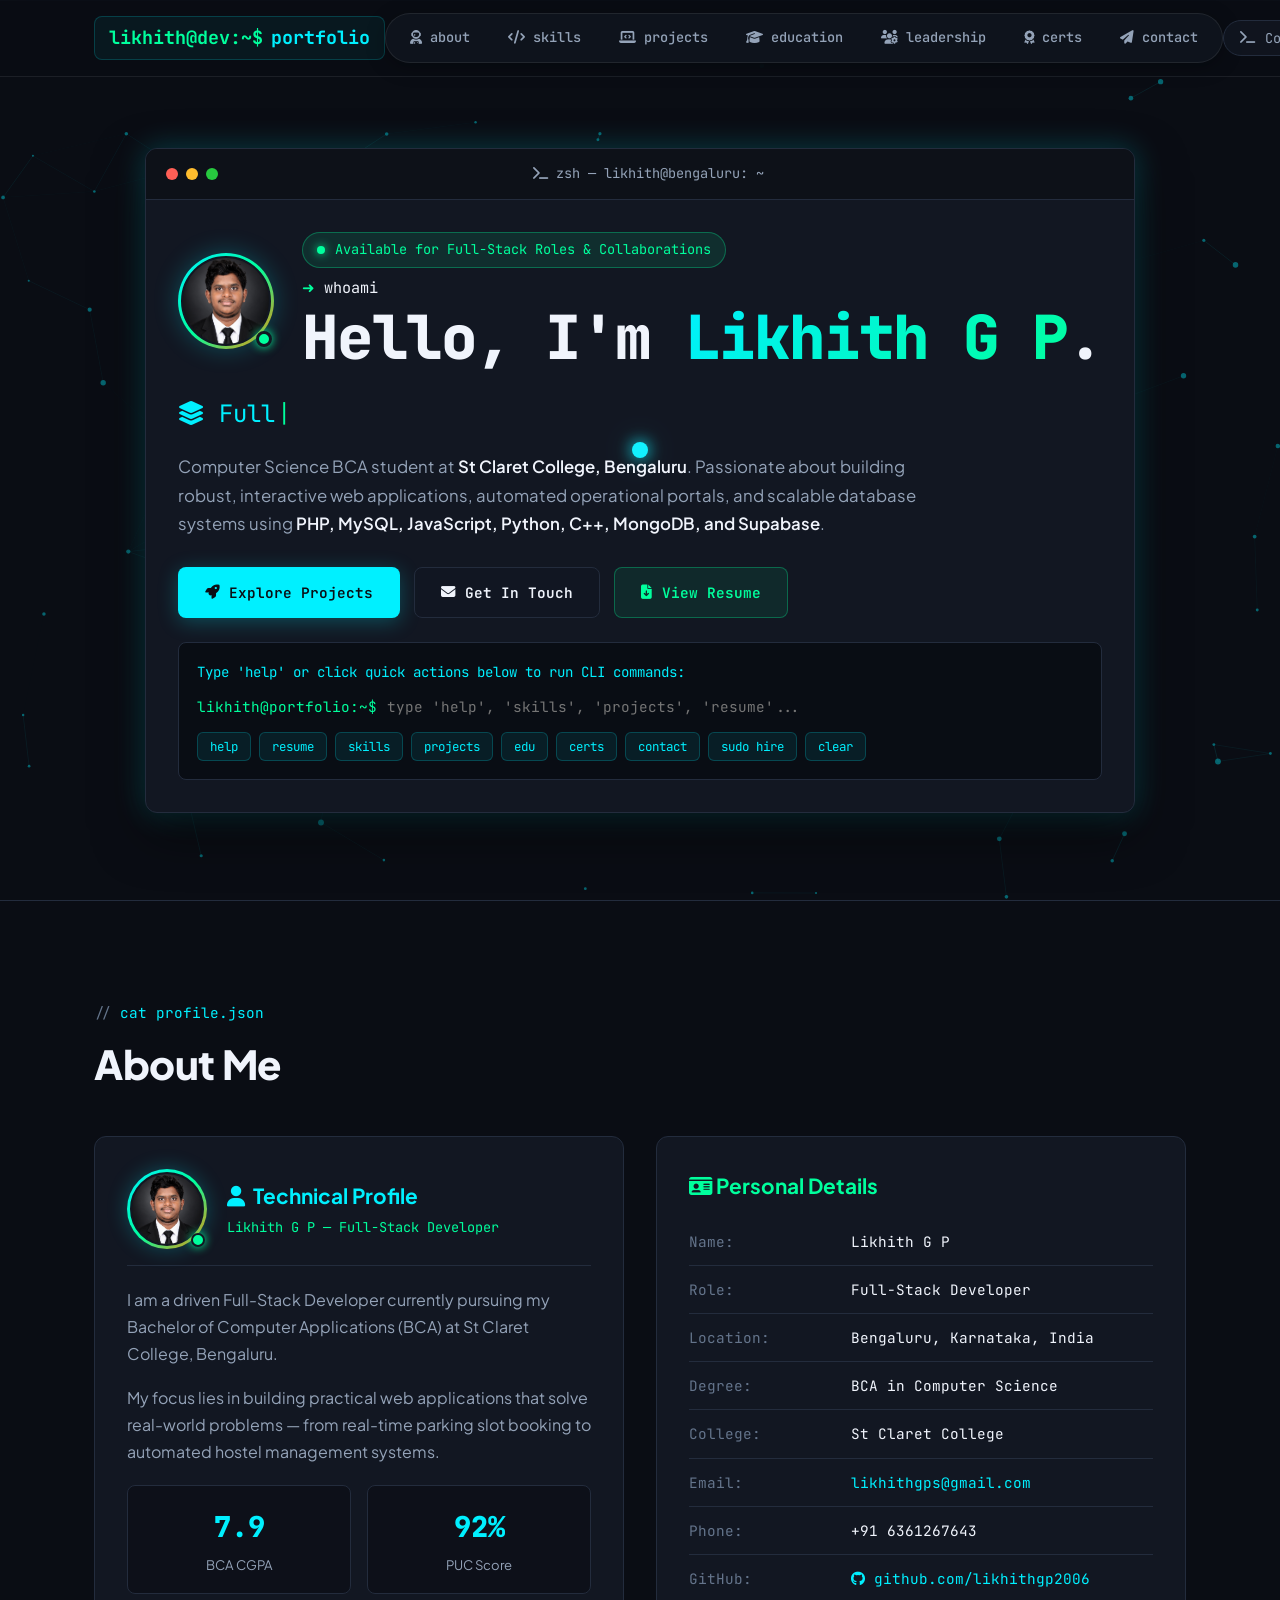
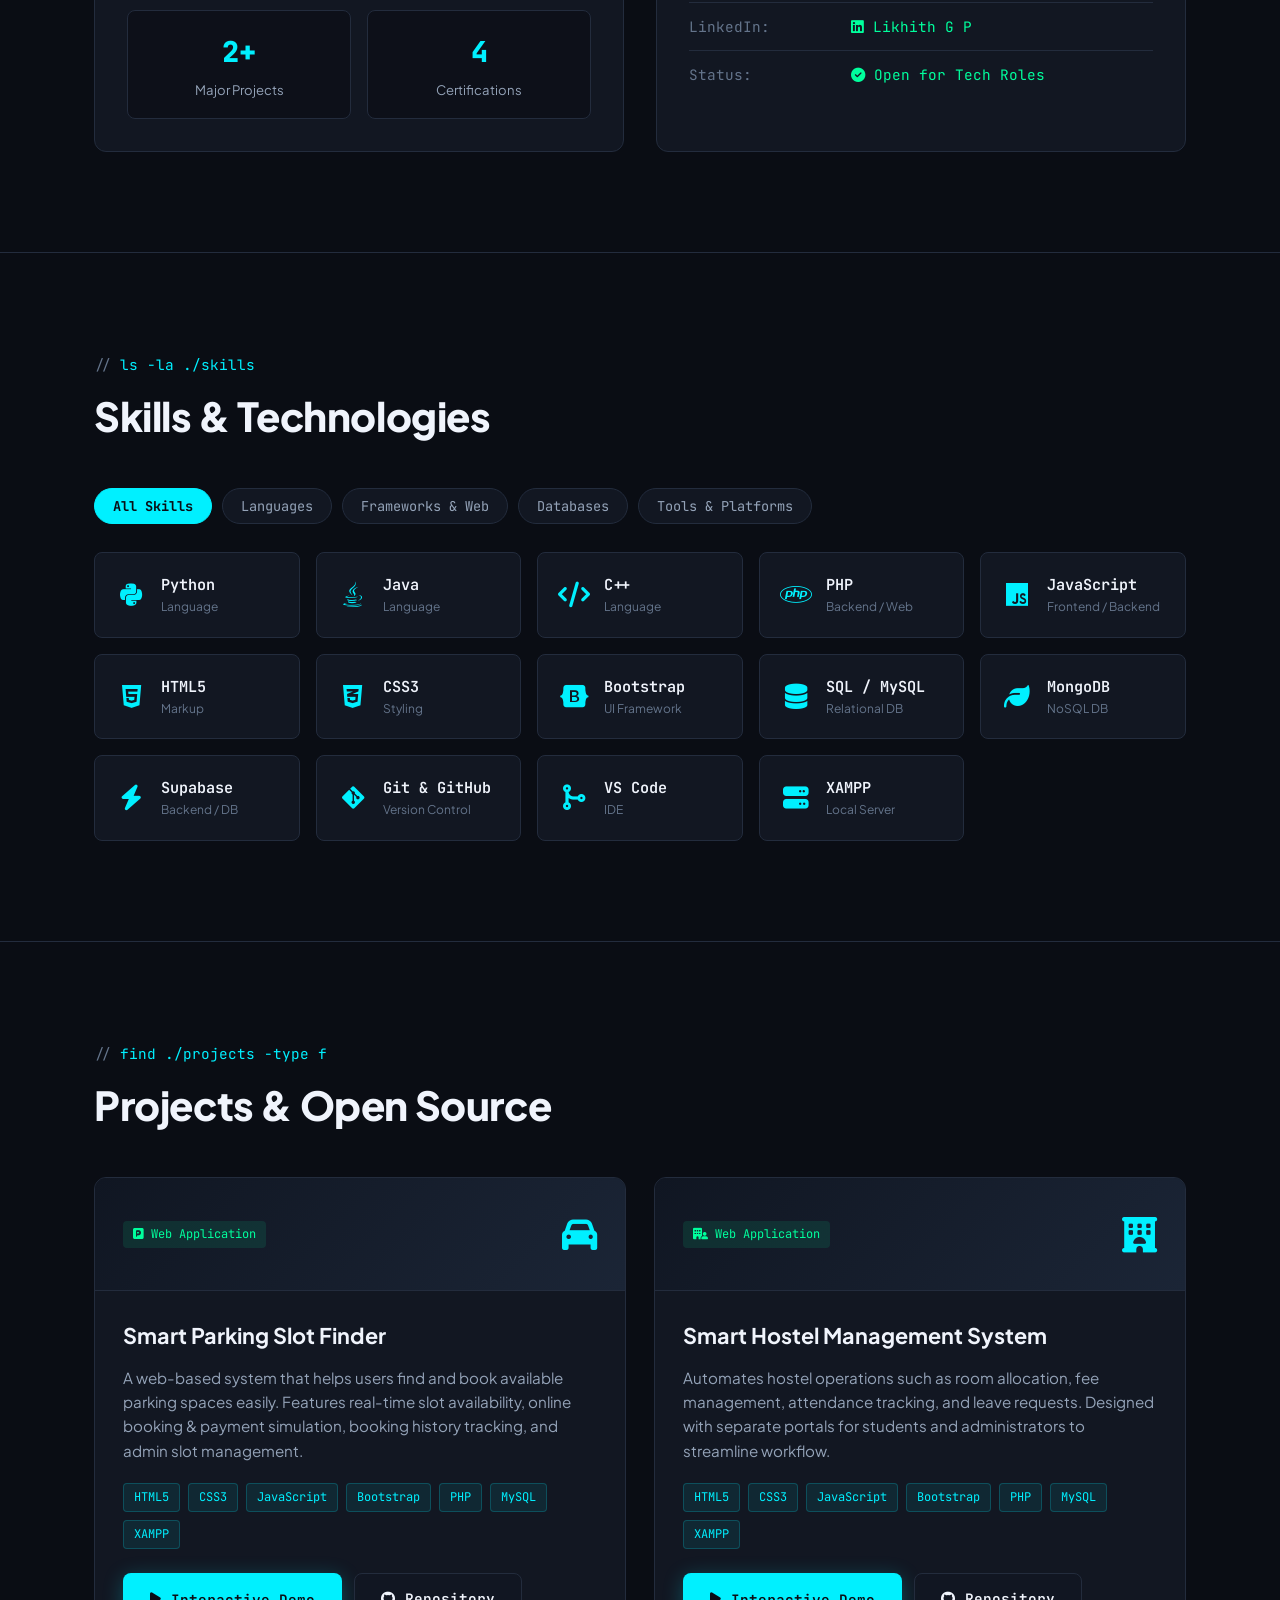
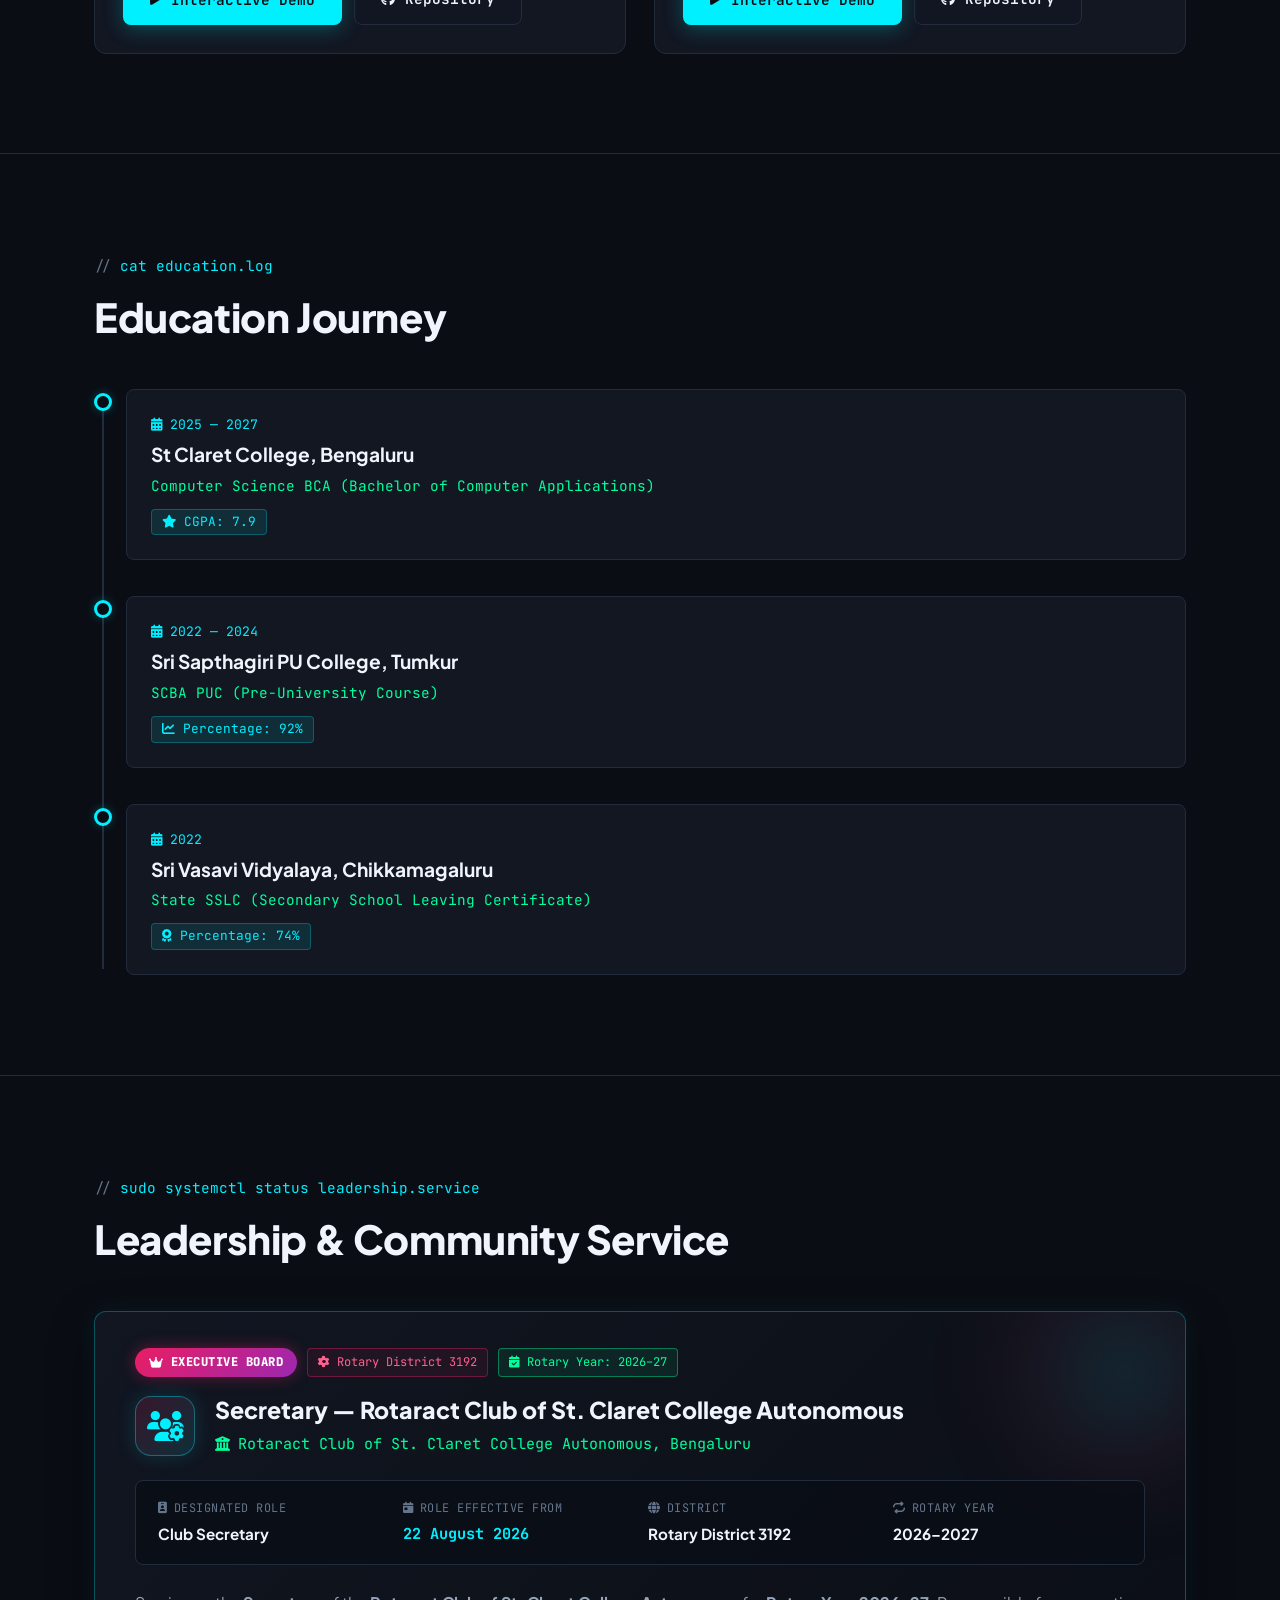
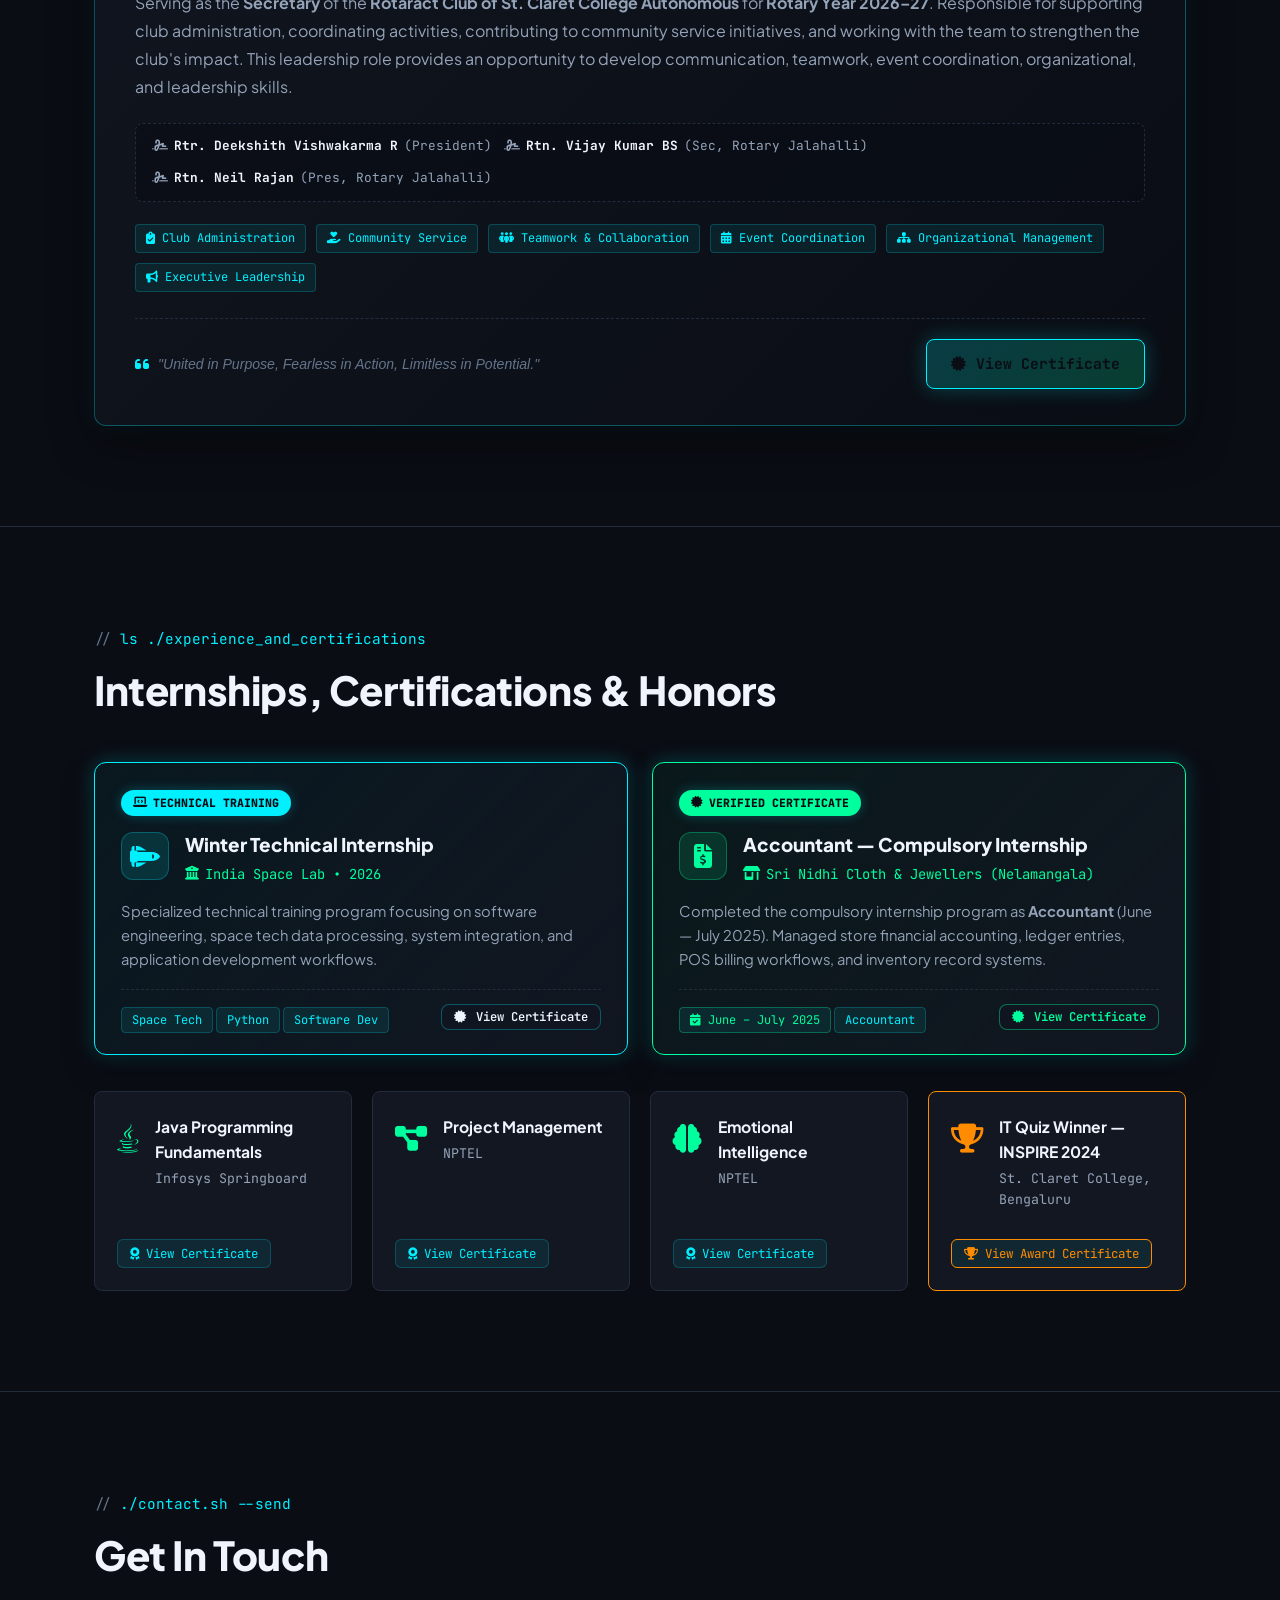
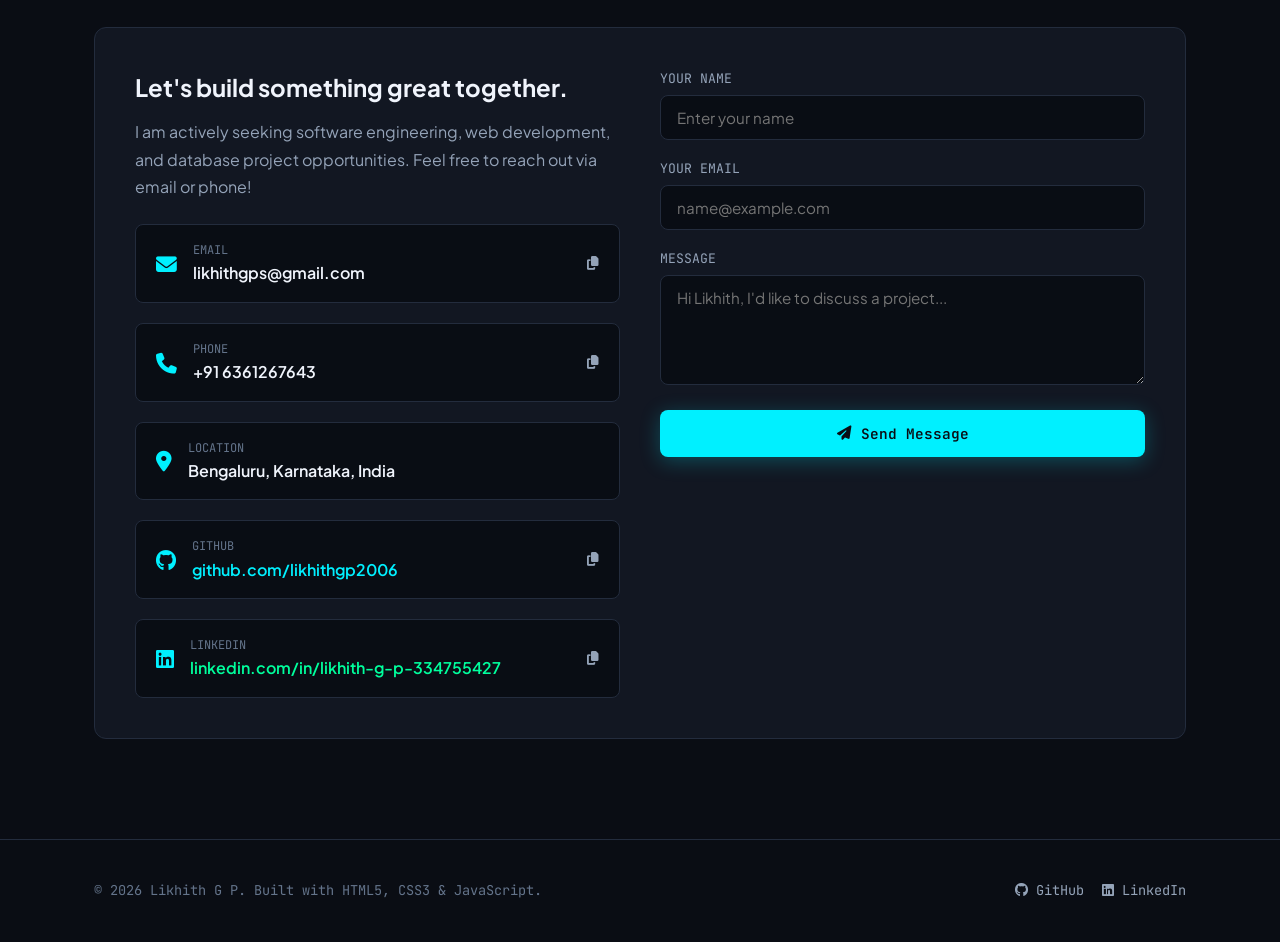
==== commit d4c1ff5a: "Remove redundant Google Drive button below view certificate" ====
--- a/portfolio.html
+++ b/portfolio.html
@@ -575,12 +575,9 @@
         <div class="leadership-quote">
           <i class="fa-solid fa-quote-left"></i> "United in Purpose, Fearless in Action, Limitless in Potential."
         </div>
-        <div class="leadership-actions" style="display: flex; gap: 12px; flex-wrap: wrap;">
+        <div class="leadership-actions">
           <a href="https://drive.google.com/file/d/1Jehw0mWLHWgx0H5jV7_2Ccu7QDm7OMuJ/view?usp=sharing" target="_blank" rel="noopener" class="btn btn-primary leadership-cert-btn" id="viewRotaractCertBtn">
             <i class="fa-solid fa-certificate"></i> View Certificate
-          </a>
-          <a href="https://drive.google.com/file/d/1Jehw0mWLHWgx0H5jV7_2Ccu7QDm7OMuJ/view?usp=sharing" target="_blank" rel="noopener" class="btn btn-outline" style="font-size: 0.88rem; text-decoration: none; padding: 12px 18px; display: inline-flex; align-items: center; gap: 8px;" title="Open in Google Drive">
-            <i class="fa-brands fa-google-drive" style="color: #4285F4;"></i> Google Drive
           </a>
         </div>
       </div>
@@ -886,10 +883,6 @@
         <span><i class="fa-solid fa-award"></i> View Rotaract Secretary Certificate</span>
         <span class="cmd-kbd">Certificate</span>
       </div>
-      <div class="cmd-item" onclick="window.open('https://drive.google.com/file/d/1Jehw0mWLHWgx0H5jV7_2Ccu7QDm7OMuJ/view?usp=sharing', '_blank'); cmdModal.classList.remove('active');">
-        <span><i class="fa-brands fa-google-drive"></i> Open Rotaract Letter on Google Drive</span>
-        <span class="cmd-kbd">Drive</span>
-      </div>
       <div class="cmd-item" onclick="navigateSection('#certs')">
         <span><i class="fa-solid fa-award"></i> Jump to Certifications</span>
         <span class="cmd-kbd">Section</span>
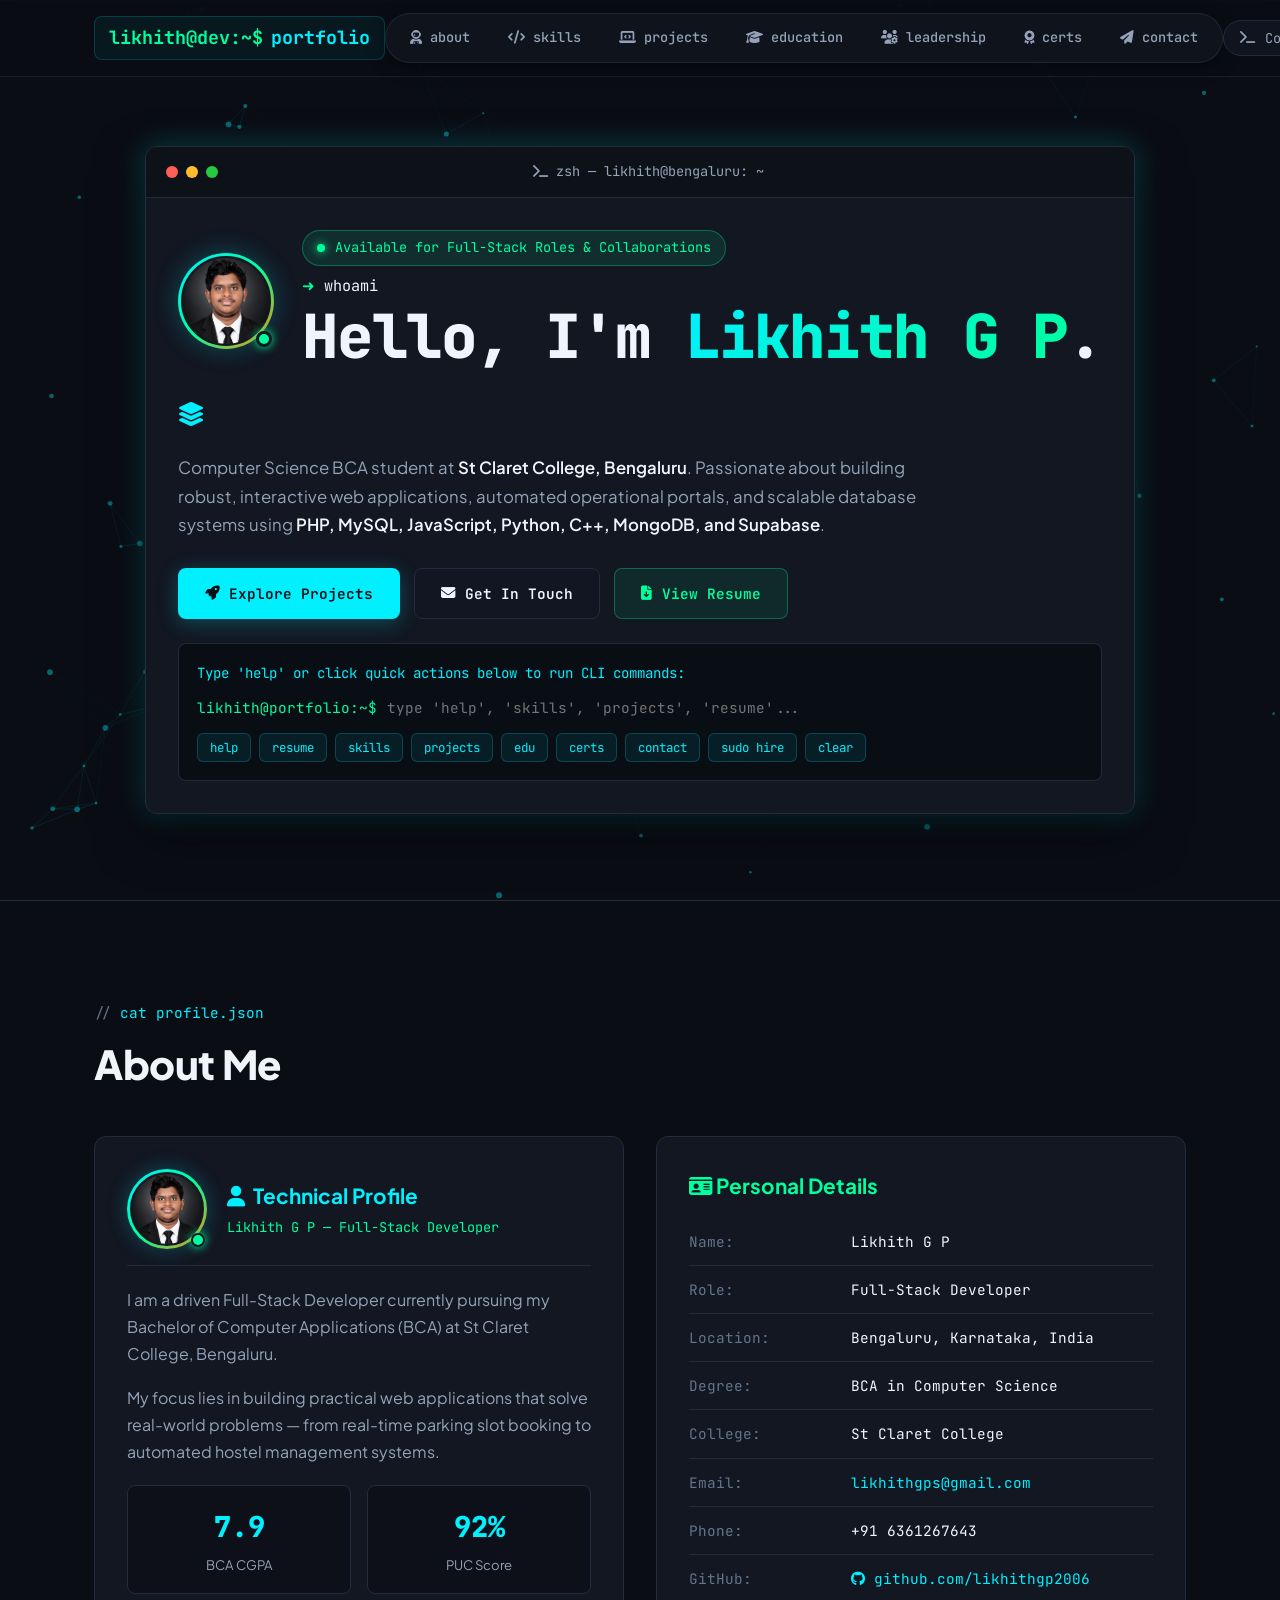
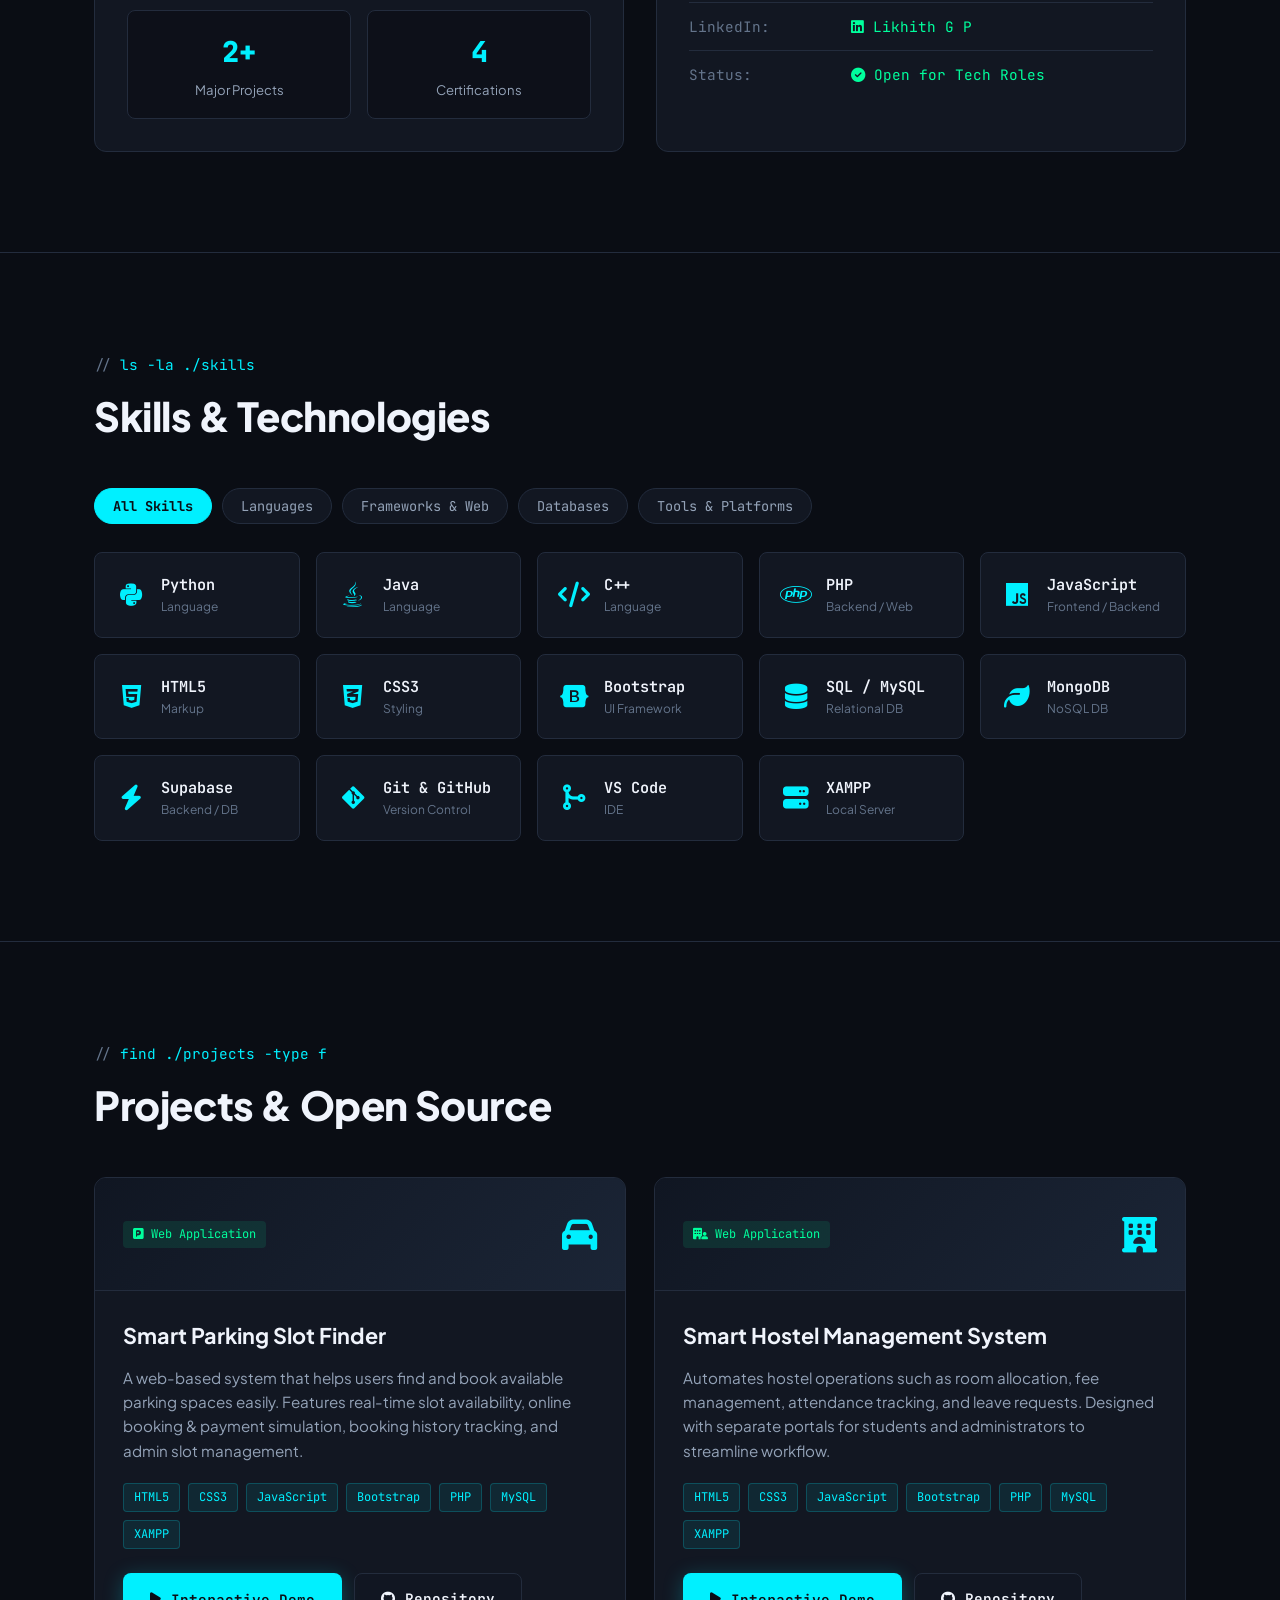
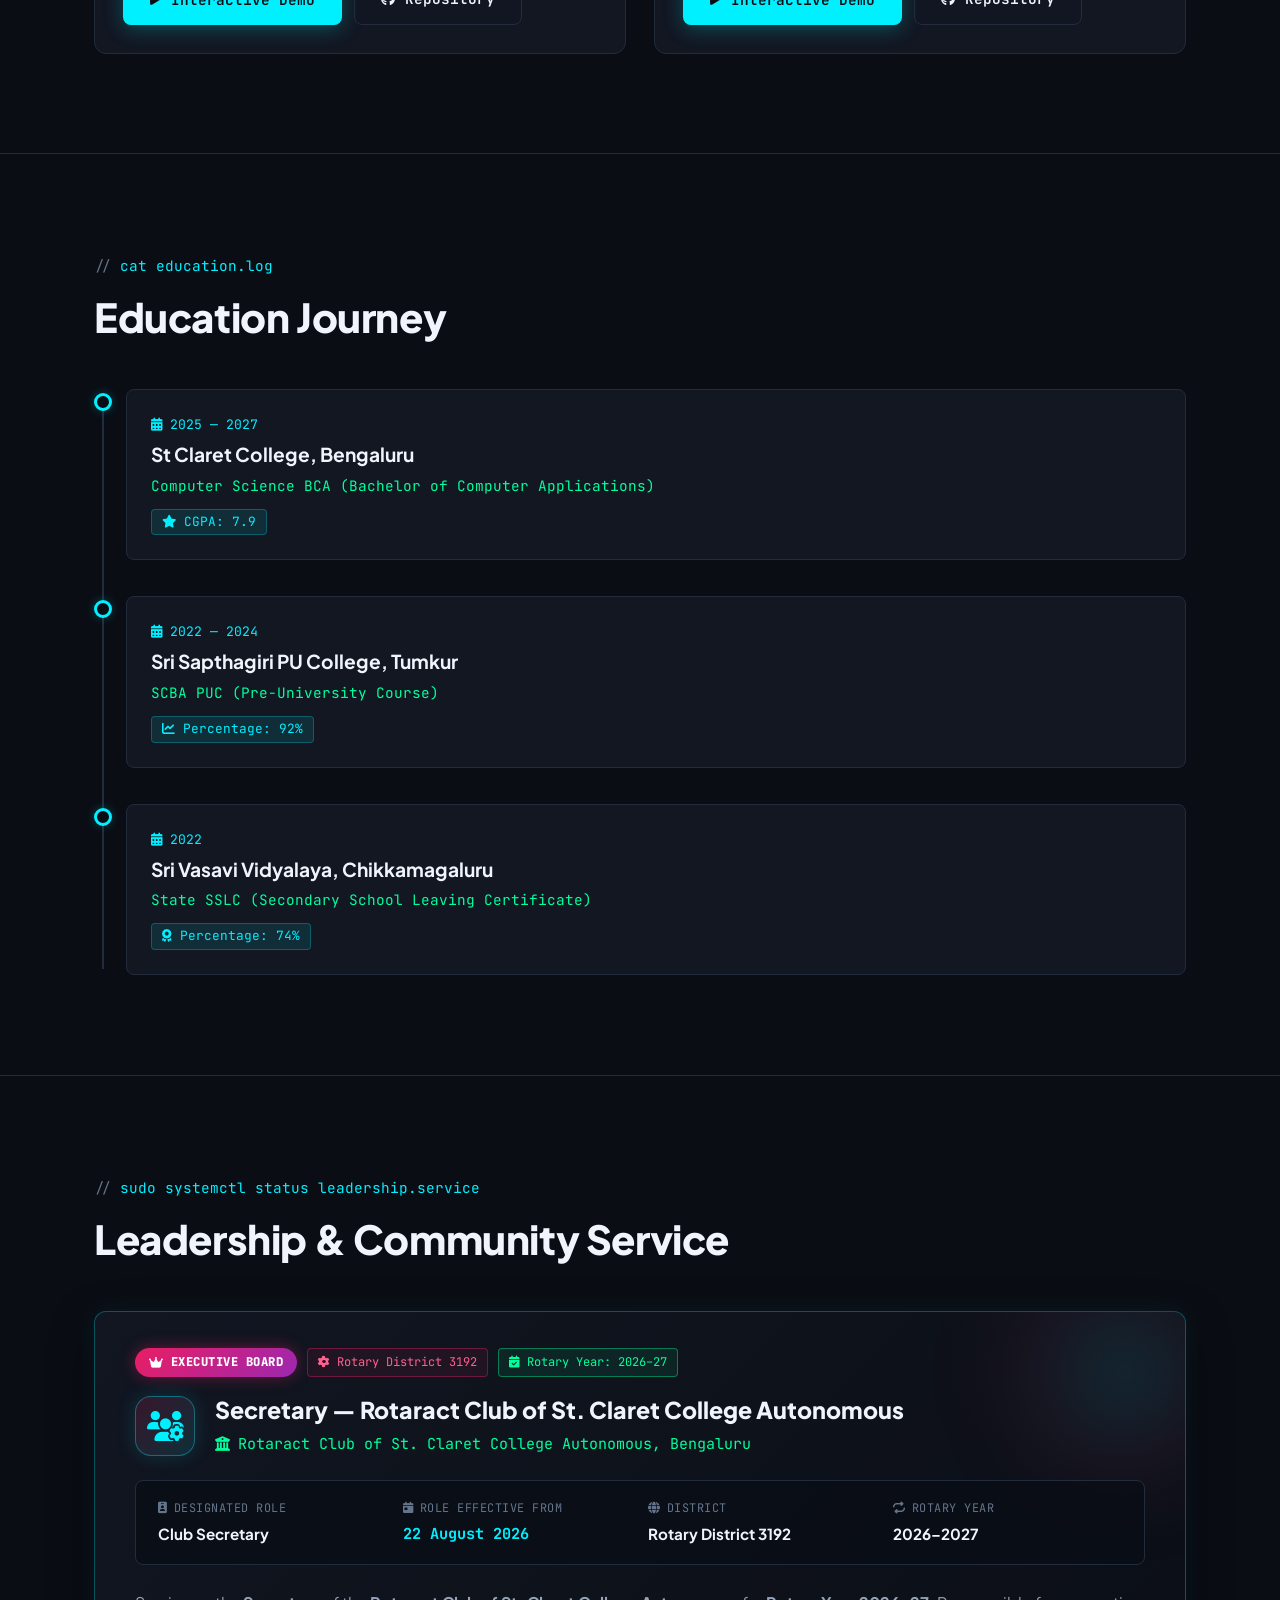
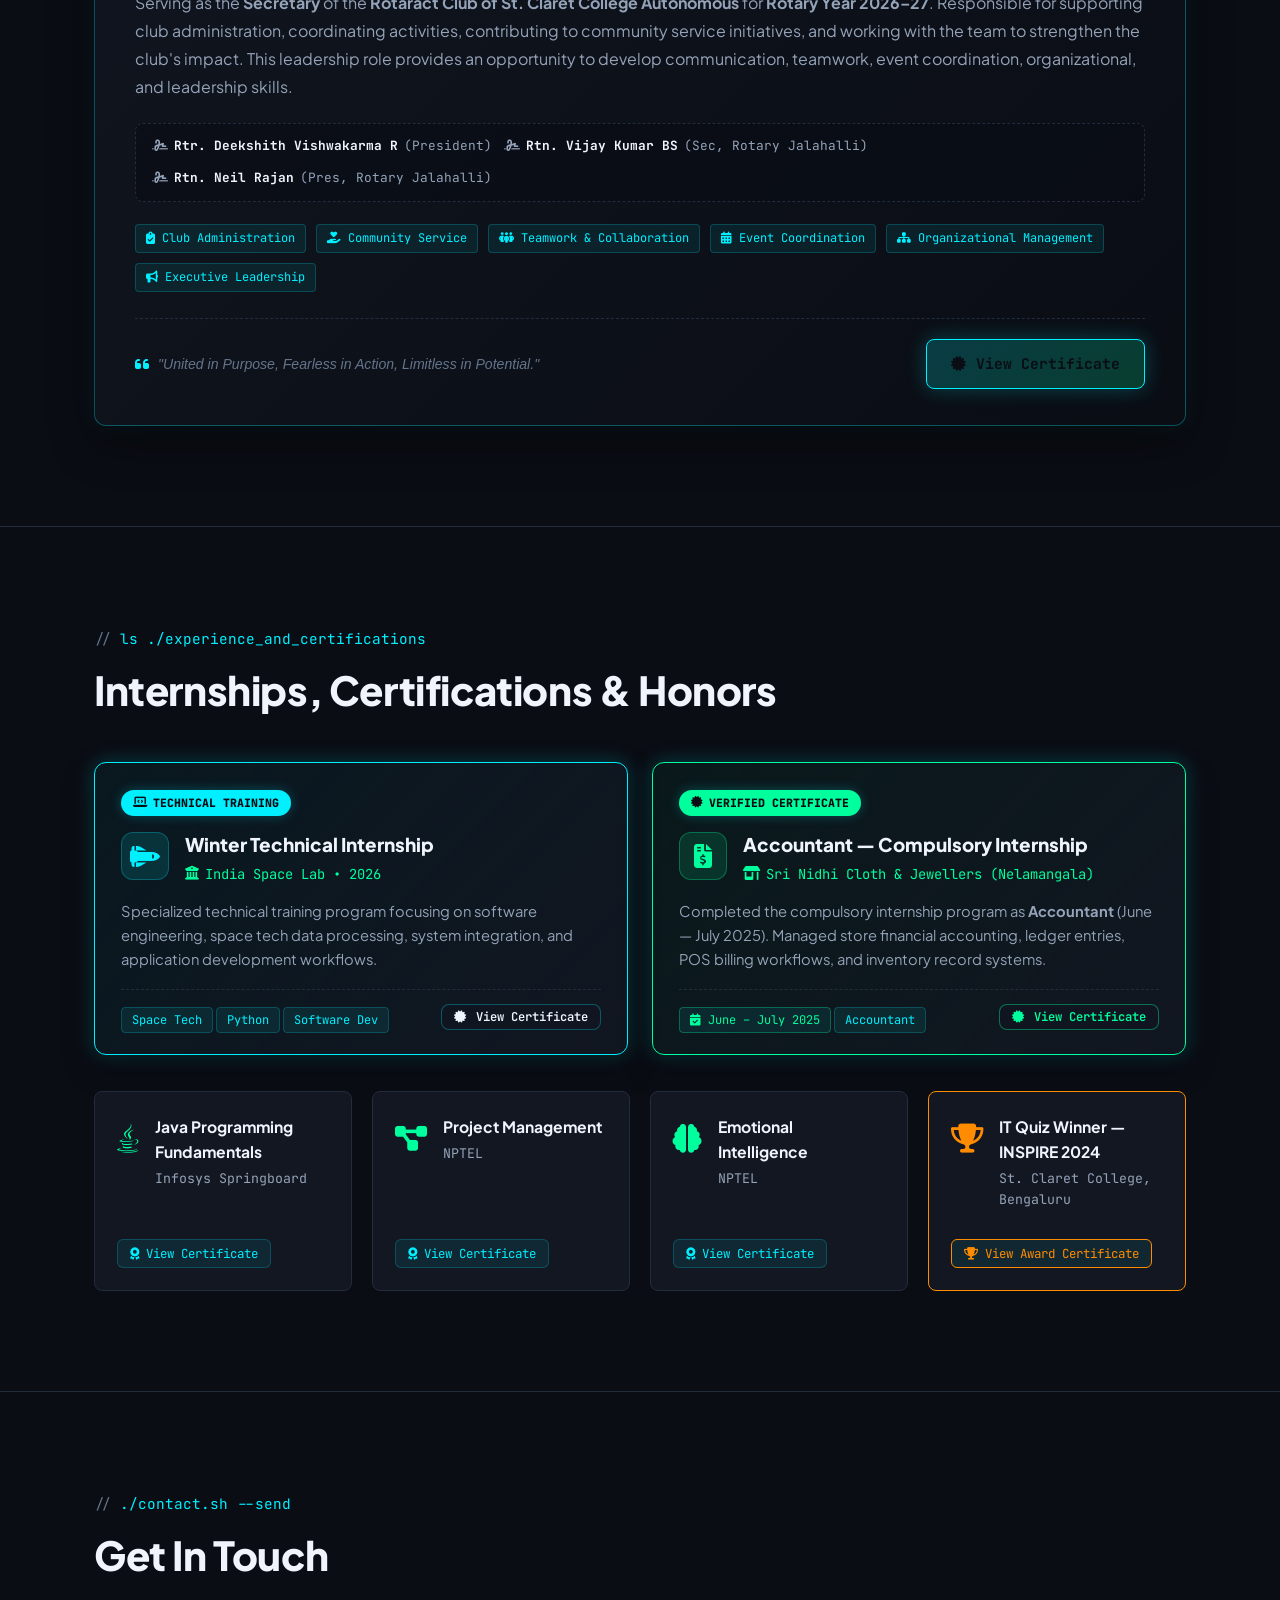
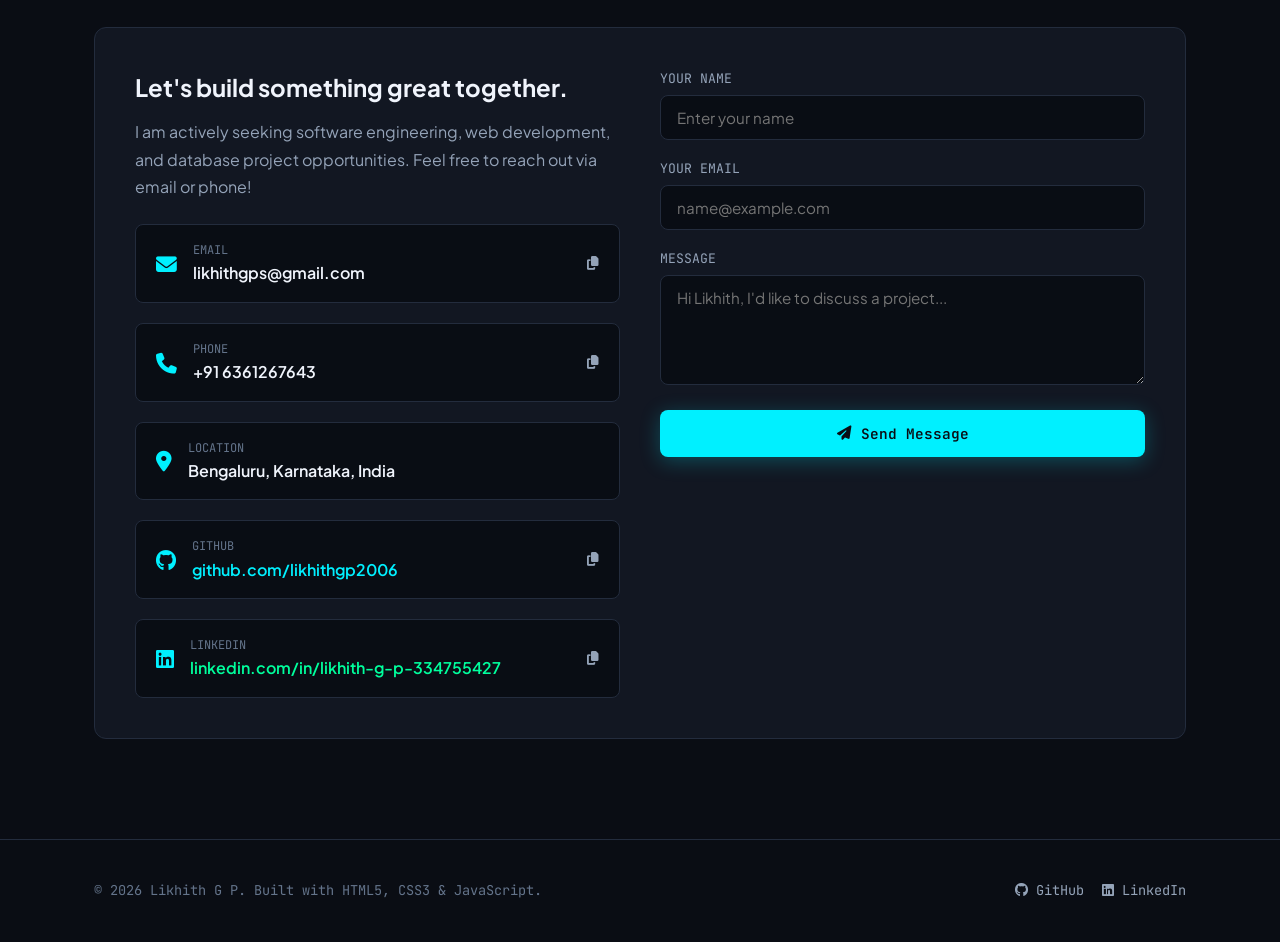
==== commit 994d81f4: "Fix hero name display on mobile and remove cursor animation" ====
--- a/portfolio.html
+++ b/portfolio.html
@@ -19,8 +19,7 @@
 </head>
 <body>
 
-<!-- Single Glowing Cursor Orb -->
-<div id="cursor-orb"></div>
+
 
 <!-- Neat 3D Canvas Background -->
 <canvas id="bg-canvas"></canvas>
@@ -90,12 +89,12 @@
                 <span class="pulse-dot"></span> Available for Full-Stack Roles & Collaborations
               </div>
               <div class="term-intro" style="margin-bottom: 4px;"><span class="cmd-prefix">➜</span> <span style="color:var(--text-main)">whoami</span></div>
-              <h1 class="hero-name react-text" style="margin-bottom: 0;">Hello, I'm <span class="highlight">Likhith G P</span>.</h1>
+              <h1 class="hero-name react-text" style="margin-bottom: 0;">Hello, I'm <span class="highlight">Likhith G&nbsp;P</span>.</h1>
             </div>
           </div>
           
           <div class="hero-subtitle react-text">
-            <i class="fa-solid fa-layer-group"></i> <span id="heroTypewriter">Full-Stack Web & Database Developer</span><span class="typewriter-cursor">|</span>
+            <i class="fa-solid fa-layer-group"></i> <span id="heroTypewriter">Full-Stack Web & Database Developer</span>
           </div>
 
           <p class="hero-bio">
--- a/styles.css
+++ b/styles.css
@@ -43,12 +43,13 @@
   box-sizing: border-box;
 }
 
-/* HIDE DEFAULT SYSTEM CURSOR */
-body,
+/* STANDARD SYSTEM CURSORS */
+body {
+  cursor: default;
+}
+
 a,
 button,
-input,
-textarea,
 select,
 .chip-btn,
 .nav-link,
@@ -56,8 +57,16 @@
 .parking-slot,
 .portal-btn,
 .cmd-item,
-.copy-btn {
-  cursor: none !important;
+.copy-btn,
+.btn,
+.mobile-menu-btn,
+.cmd-trigger {
+  cursor: pointer;
+}
+
+input,
+textarea {
+  cursor: text;
 }
 
 html {
@@ -74,22 +83,9 @@
   position: relative;
 }
 
-/* DYNAMIC HERO TYPEWRITER */
+/* DYNAMIC HERO TYPEWRITER CURSOR DISABLED */
 .typewriter-cursor {
-  display: inline-block;
-  color: var(--secondary);
-  font-weight: 300;
-  margin-left: 2px;
-  animation: blinkCursor 0.8s infinite;
-}
-
-@keyframes blinkCursor {
-  0%, 100% {
-    opacity: 1;
-  }
-  50% {
-    opacity: 0;
-  }
+  display: none !important;
 }
 
 /* 3D INTERACTIVE TILT SUPPORT */
@@ -117,33 +113,9 @@
   font-size: 0.9rem;
 }
 
-/* COMPACT ELEGANT GLOWING CURSOR ORB (NO ENLARGEMENT) */
+/* CURSOR ORB REMOVED */
 #cursor-orb {
-  width: 16px;
-  height: 16px;
-  position: fixed;
-  top: 0;
-  left: 0;
-  pointer-events: none;
-  z-index: 10000;
-  transform: translate(-50%, -50%);
-  border-radius: 50%;
-  background: var(--primary);
-  box-shadow: 0 0 16px var(--primary), 0 0 30px var(--primary-glow);
-  mix-blend-mode: screen;
-  transition: transform 0.15s ease, background-color 0.25s ease, box-shadow 0.25s ease;
-  will-change: left, top;
-}
-
-#cursor-orb.hovered {
-  background: var(--secondary);
-  box-shadow: 0 0 20px var(--secondary), 0 0 35px rgba(0, 255, 157, 0.4);
-}
-
-#cursor-orb.clicking {
-  transform: translate(-50%, -50%) scale(0.7);
-  background: var(--accent);
-  box-shadow: 0 0 18px var(--accent);
+  display: none !important;
 }
 
 /* Custom Scrollbar */
@@ -444,7 +416,7 @@
 .hero-name {
   font-size: clamp(2.2rem, 5vw, 3.8rem);
   font-weight: 800;
-  line-height: 1.1;
+  line-height: 1.15;
   color: var(--text-main);
   margin-bottom: 12px;
   letter-spacing: -0.02em;
@@ -454,6 +426,8 @@
   background: linear-gradient(135deg, var(--primary), var(--secondary));
   -webkit-background-clip: text;
   -webkit-text-fill-color: transparent;
+  white-space: nowrap;
+  display: inline-block;
 }
 
 .hero-subtitle {
@@ -1833,7 +1807,13 @@
 }
 
 @media (max-width: 600px) {
+  .term-body {
+    padding: 24px 18px;
+  }
+
   .hero-profile-row {
+    flex-direction: column;
+    align-items: flex-start;
     gap: 16px;
   }
 
@@ -1843,7 +1823,14 @@
   }
 
   .hero-name {
-    font-size: 2.2rem;
+    font-size: clamp(1.55rem, 6.2vw, 2.1rem);
+    line-height: 1.2;
+    margin-bottom: 8px;
+  }
+
+  .hero-name .highlight {
+    white-space: nowrap;
+    display: inline-block;
   }
 
   .parking-sim-grid {
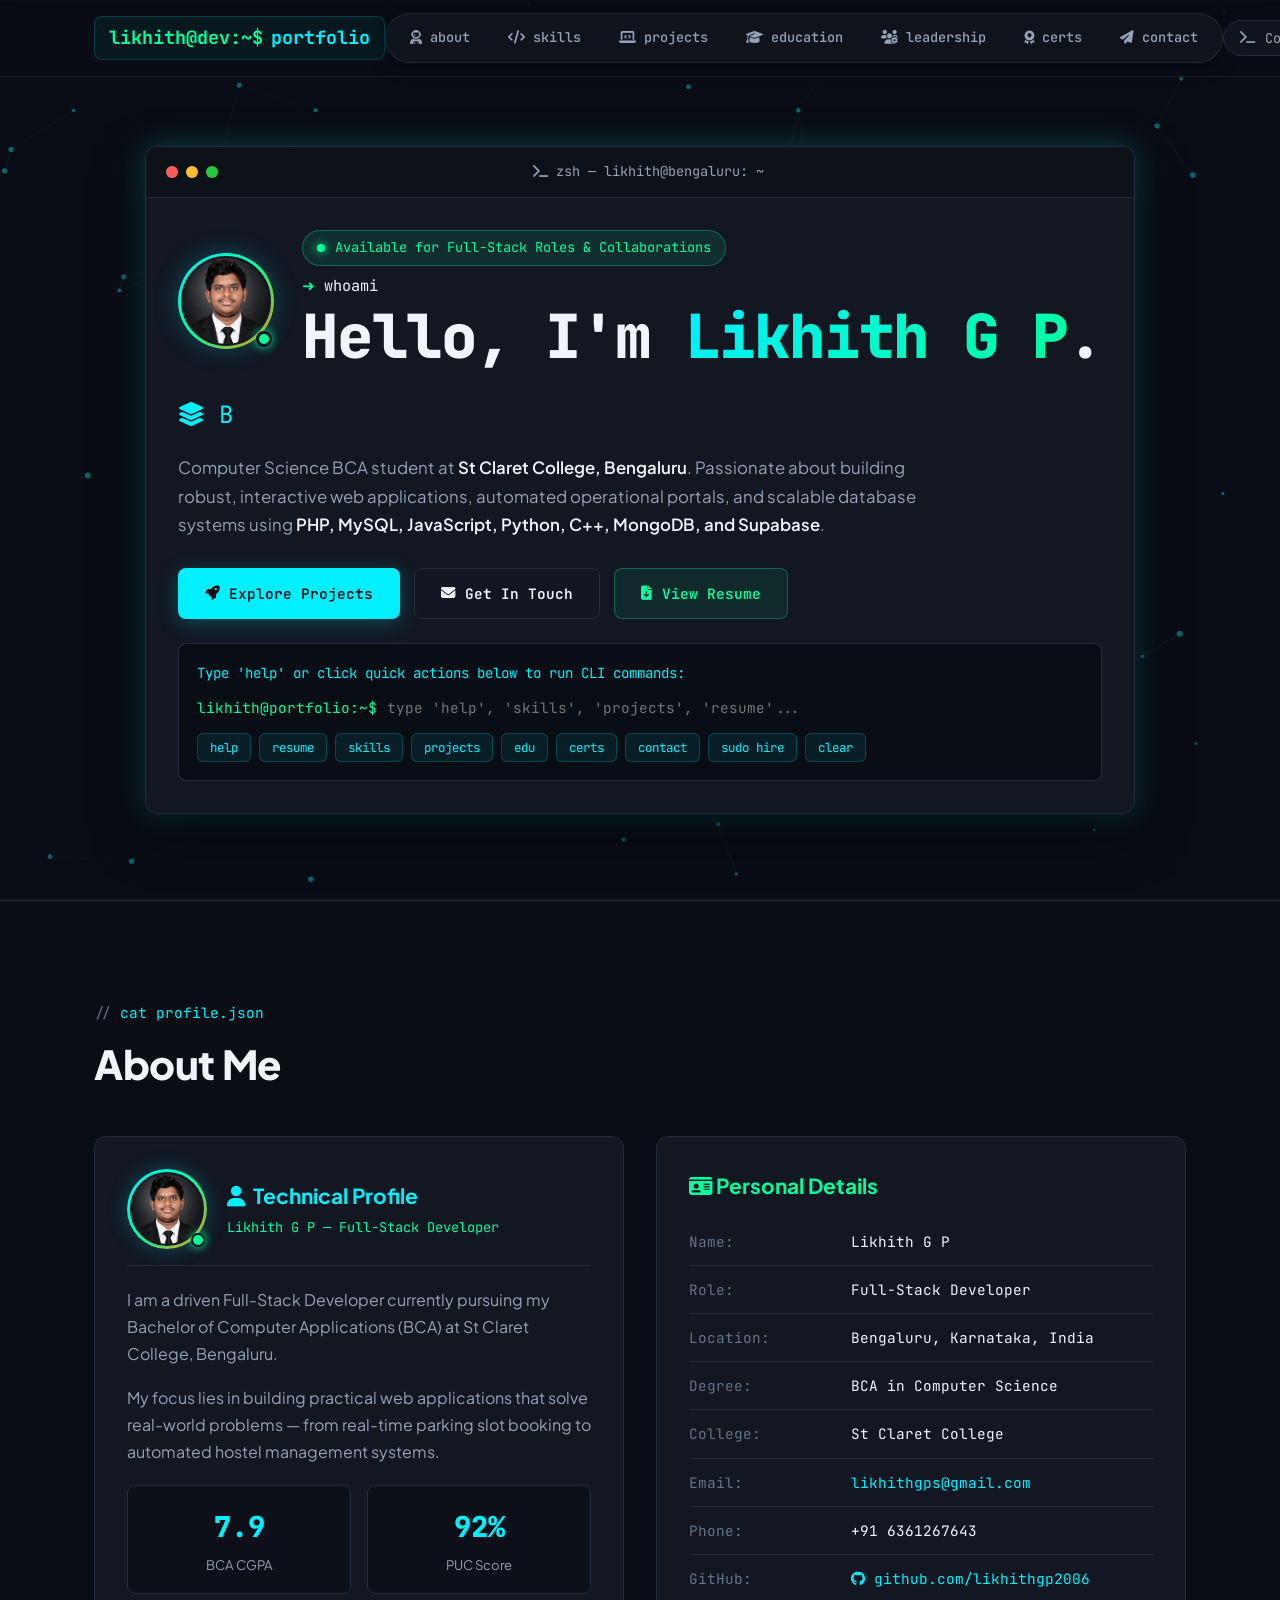
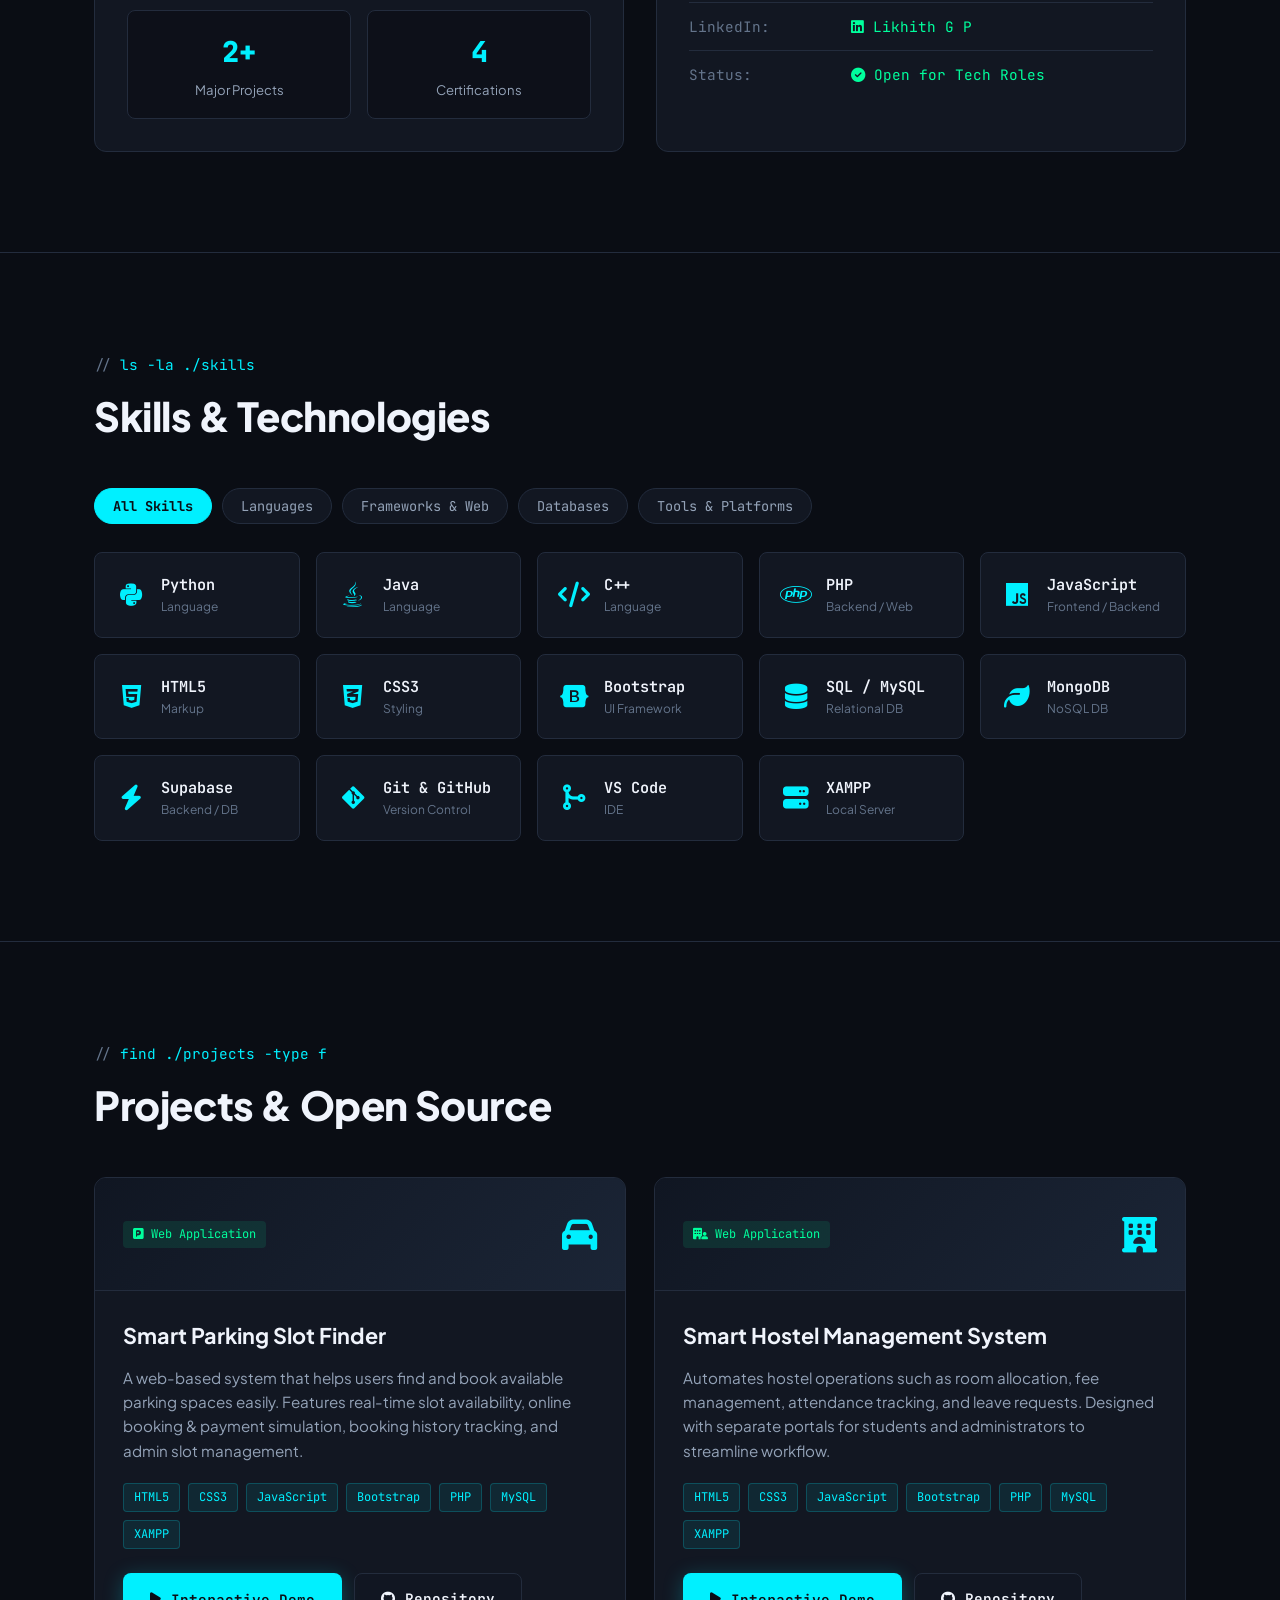
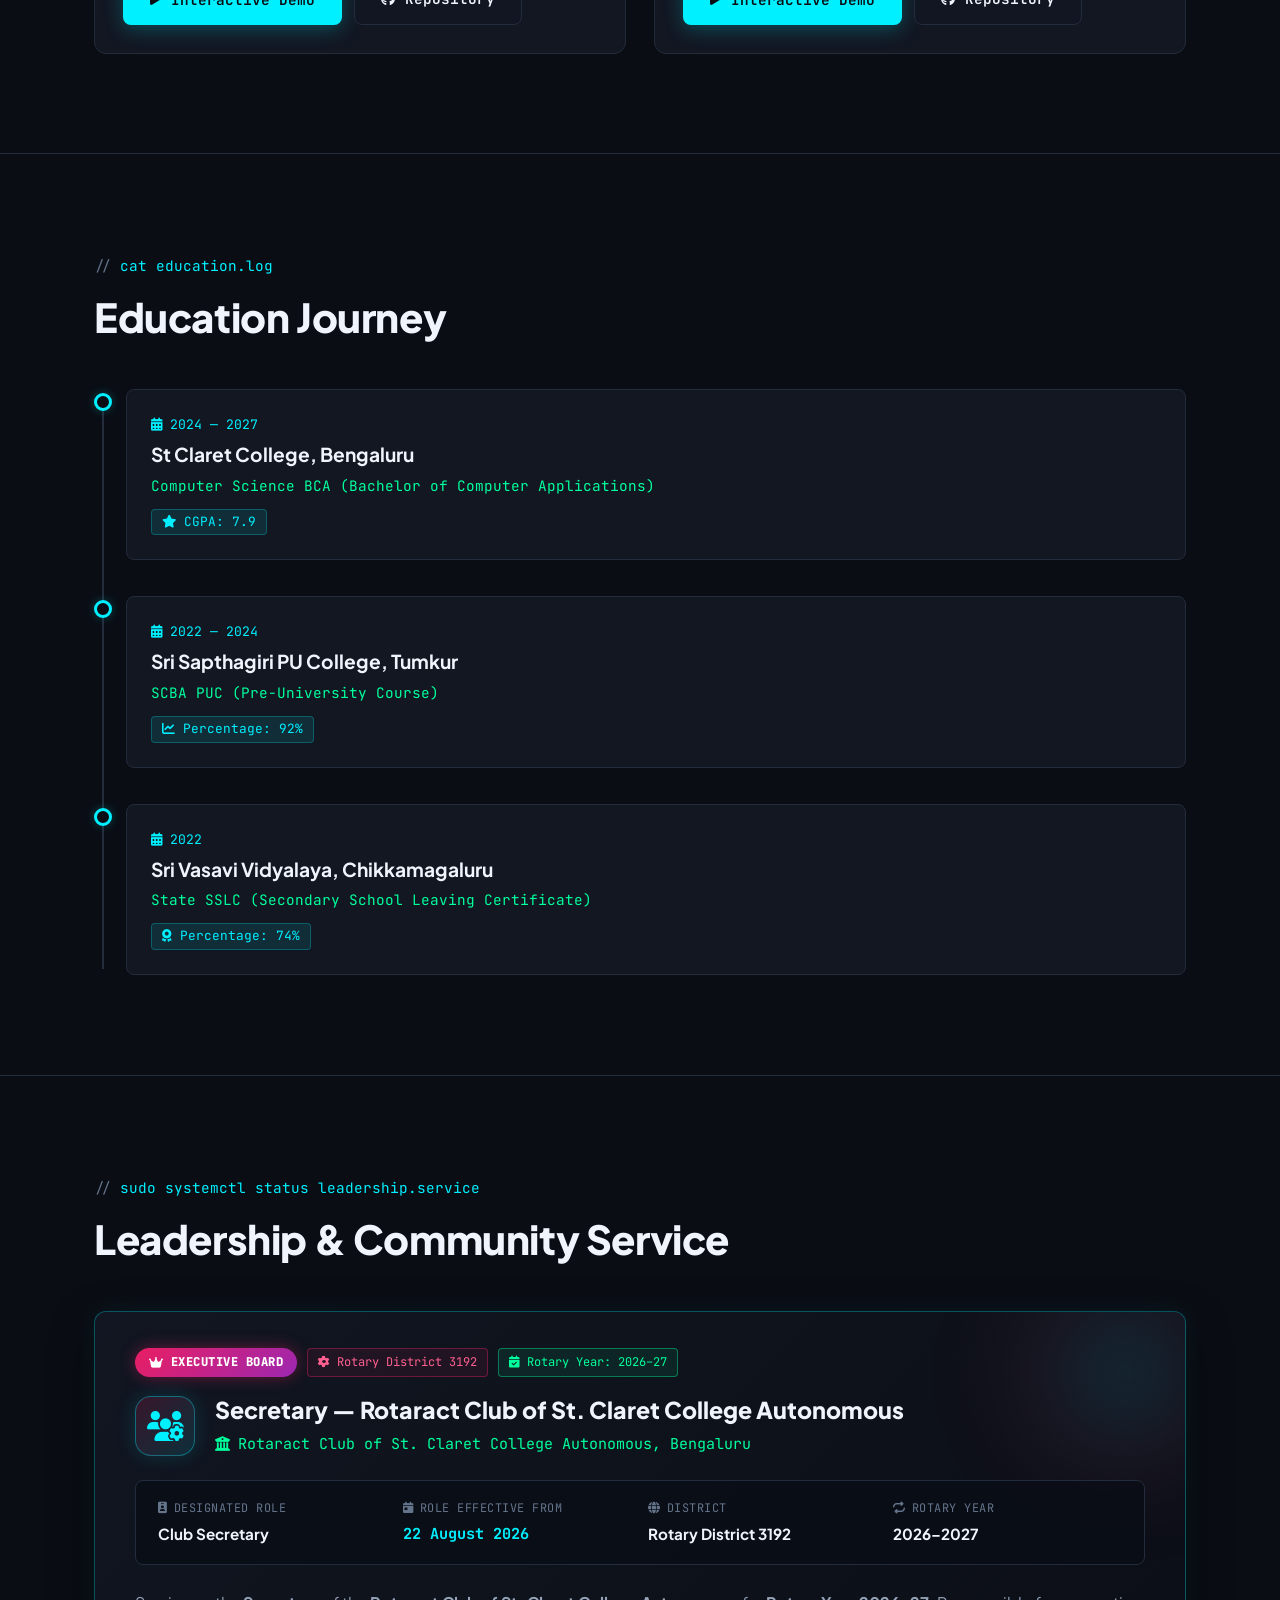
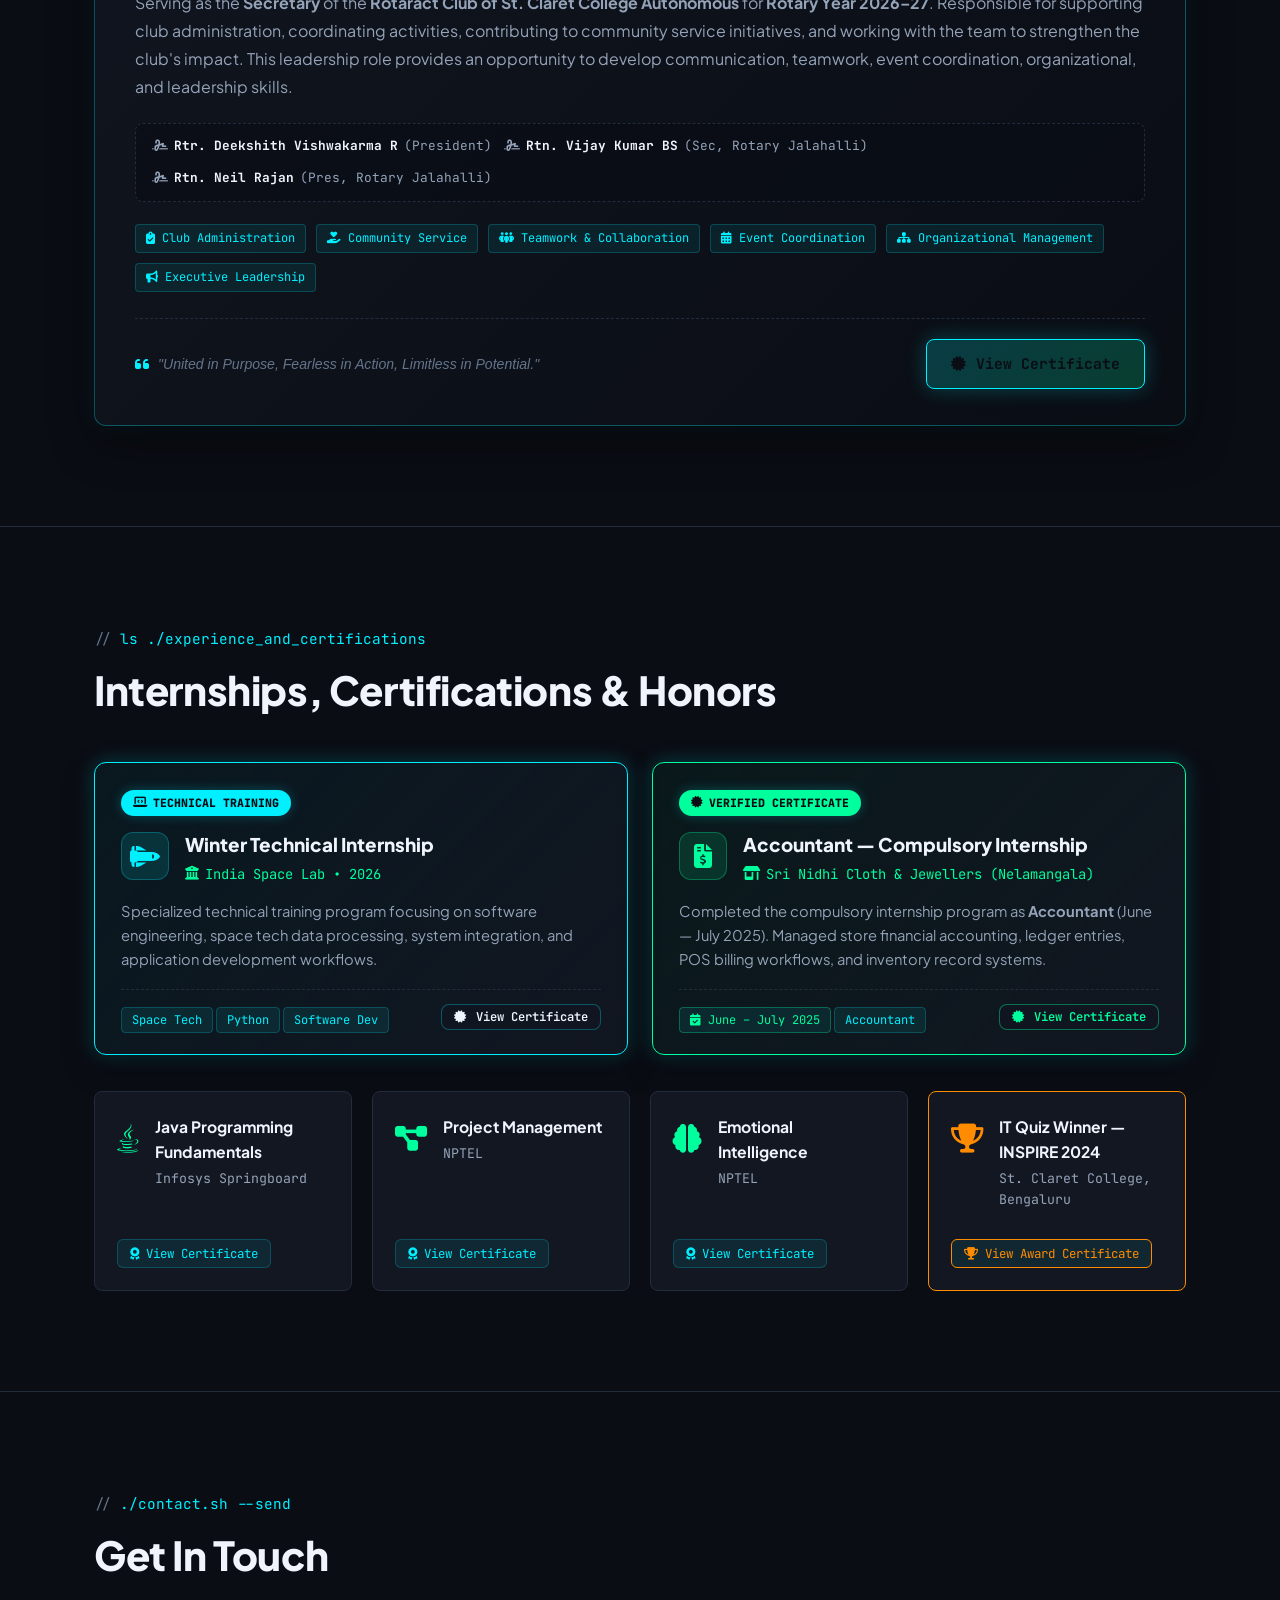
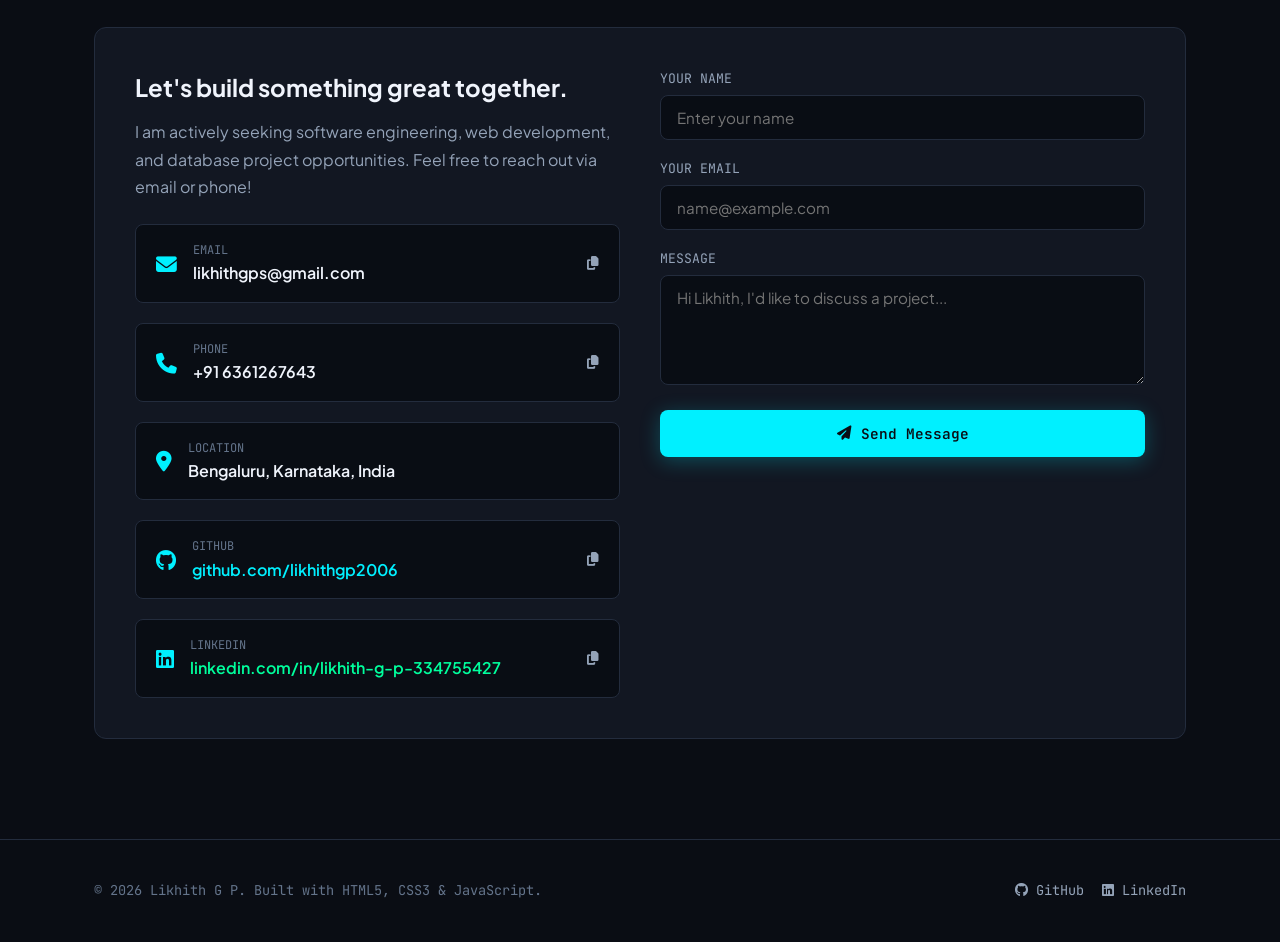
==== commit 02fff153: "Replace PDF iframe resume modal with responsive paper view and sync education dates" ====
--- a/portfolio.html
+++ b/portfolio.html
@@ -469,7 +469,7 @@
       <div class="timeline-item reveal-left">
         <div class="timeline-dot"></div>
         <div class="timeline-card">
-          <div class="timeline-year"><i class="fa-solid fa-calendar-days"></i> 2025 — 2027</div>
+          <div class="timeline-year"><i class="fa-solid fa-calendar-days"></i> 2024 — 2027</div>
           <div class="timeline-inst react-text">St Claret College, Bengaluru</div>
           <div class="timeline-degree">Computer Science BCA (Bachelor of Computer Applications)</div>
           <div class="timeline-score"><i class="fa-solid fa-star"></i> CGPA: 7.9</div>
--- a/styles.css
+++ b/styles.css
@@ -2224,6 +2224,57 @@
     width: 100%;
     justify-content: center;
   }
+
+  /* MODAL & RESUME RESPONSIVE ALIGNMENT FIXES */
+  .modal-overlay {
+    padding: 10px;
+  }
+
+  .modal-card {
+    max-width: 100%;
+    border-radius: 10px;
+  }
+
+  .modal-body {
+    padding: 14px 10px;
+  }
+
+  .resume-paper {
+    padding: 20px 14px;
+    border-radius: 6px;
+  }
+
+  .resume-name-paper {
+    font-size: 1.45rem;
+  }
+
+  .resume-title-paper {
+    font-size: 0.9rem;
+  }
+
+  .resume-contact-paper {
+    font-size: 0.8rem;
+    gap: 4px 8px;
+  }
+
+  .resume-sec-title {
+    font-size: 0.95rem;
+    margin: 16px 0 8px 0;
+  }
+
+  .resume-item-head {
+    flex-direction: row;
+    flex-wrap: wrap;
+    justify-content: space-between;
+    gap: 4px 10px;
+    font-size: 0.9rem;
+  }
+
+  .resume-bullet-list {
+    padding-left: 18px;
+    margin-left: 0;
+    font-size: 0.84rem;
+  }
 }
 
 /* PRINT STYLES FOR RESUME */
